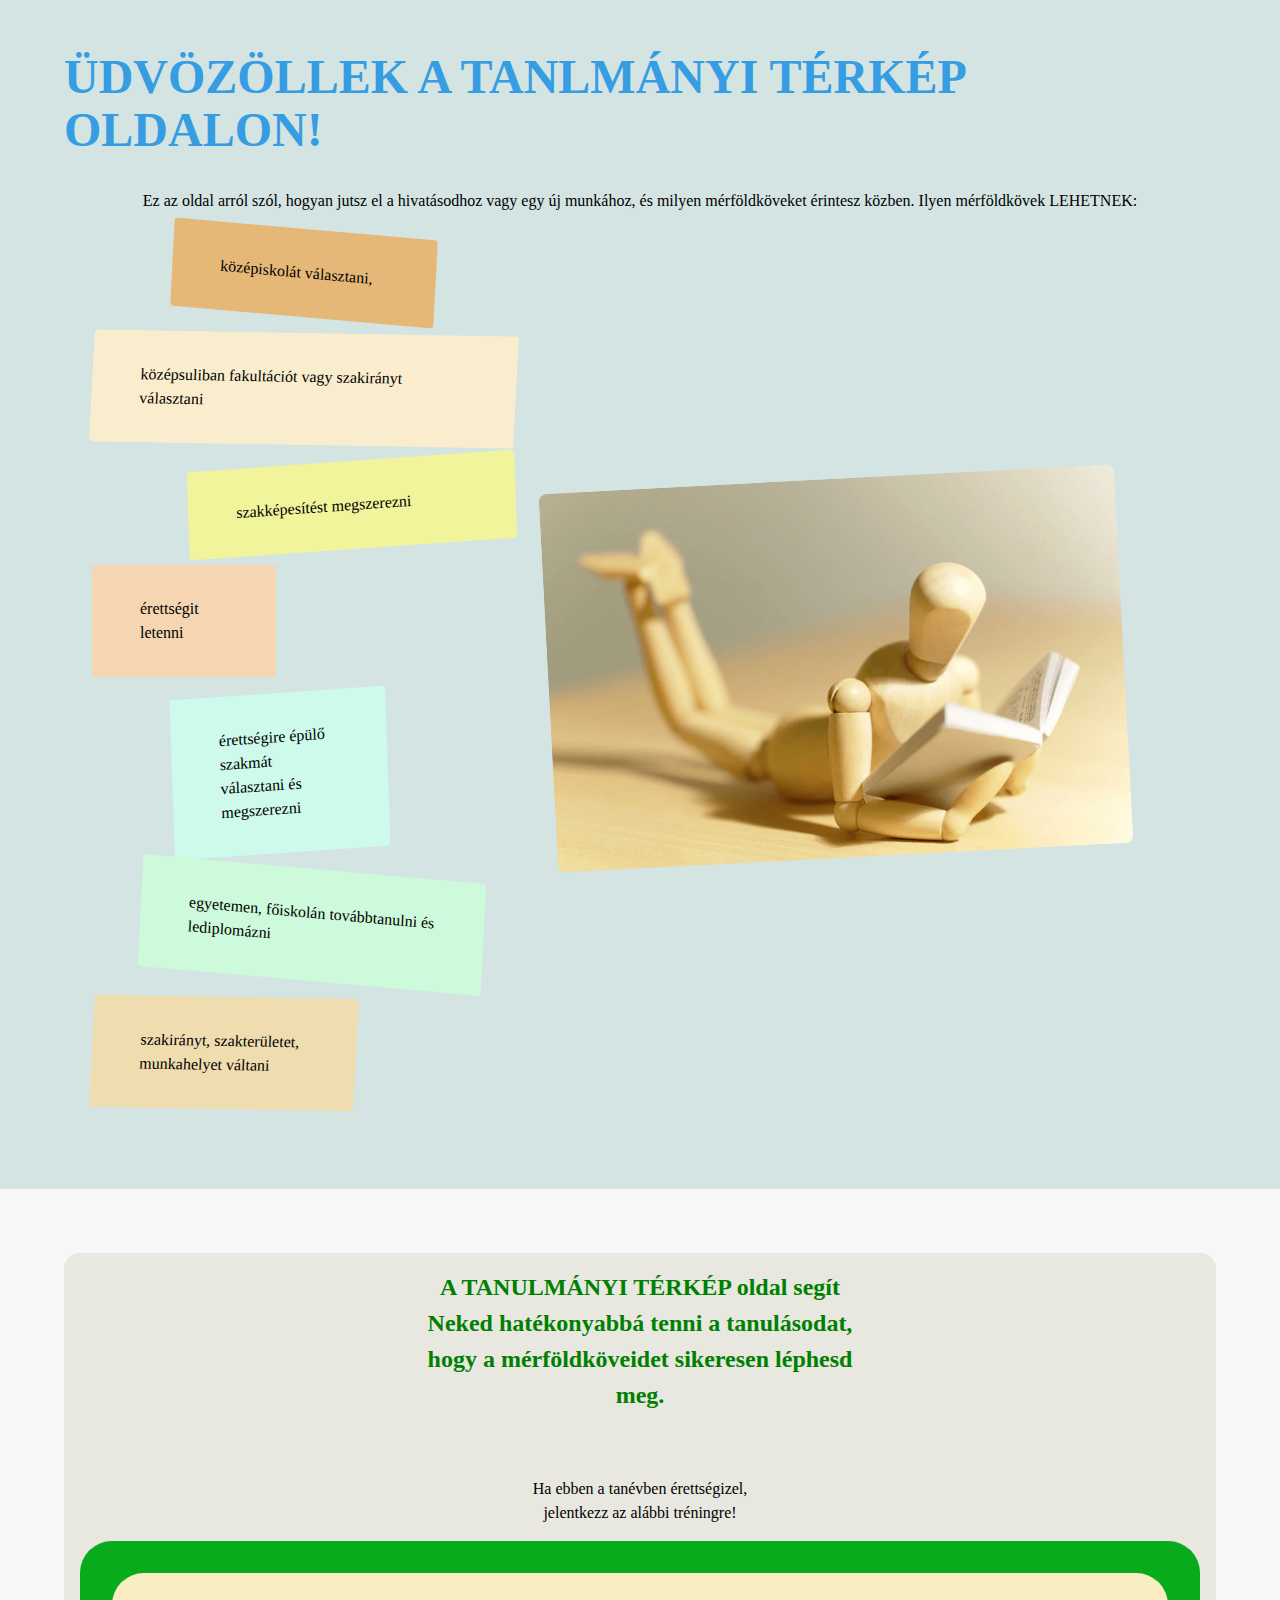
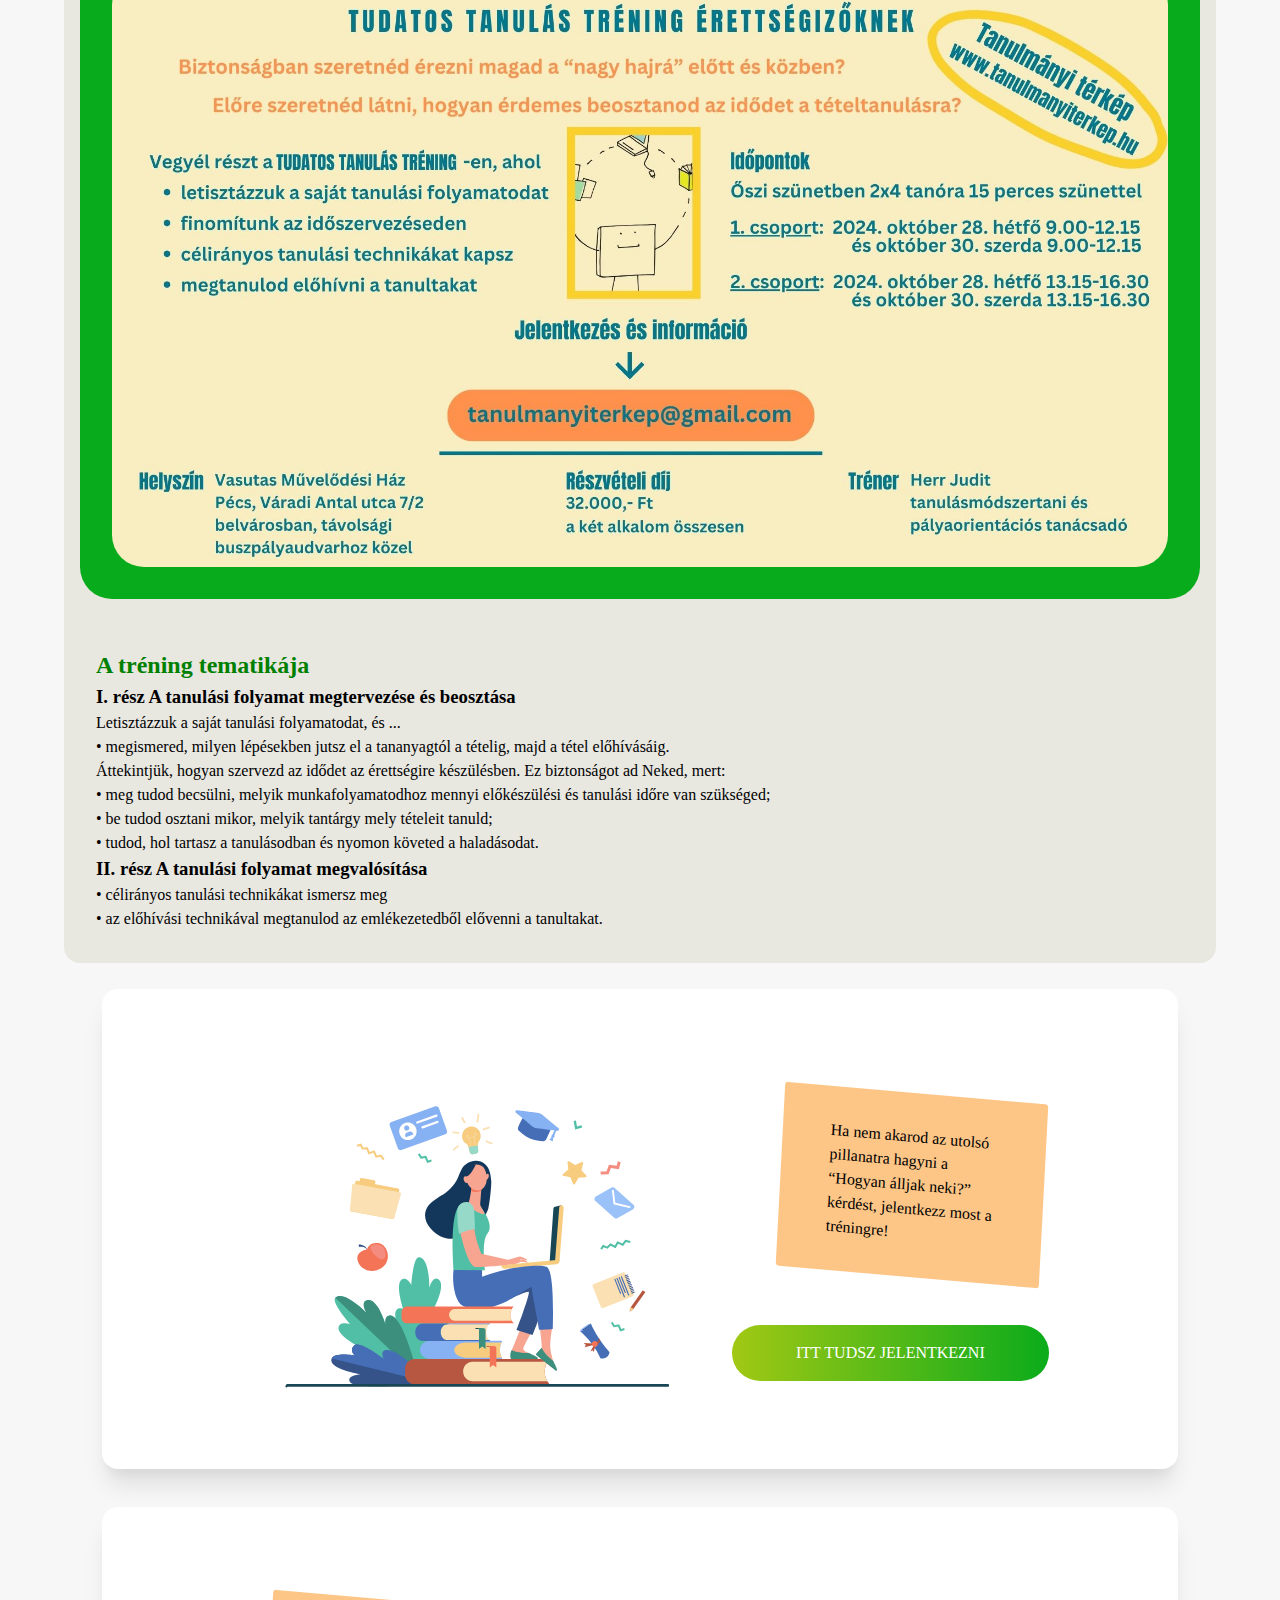
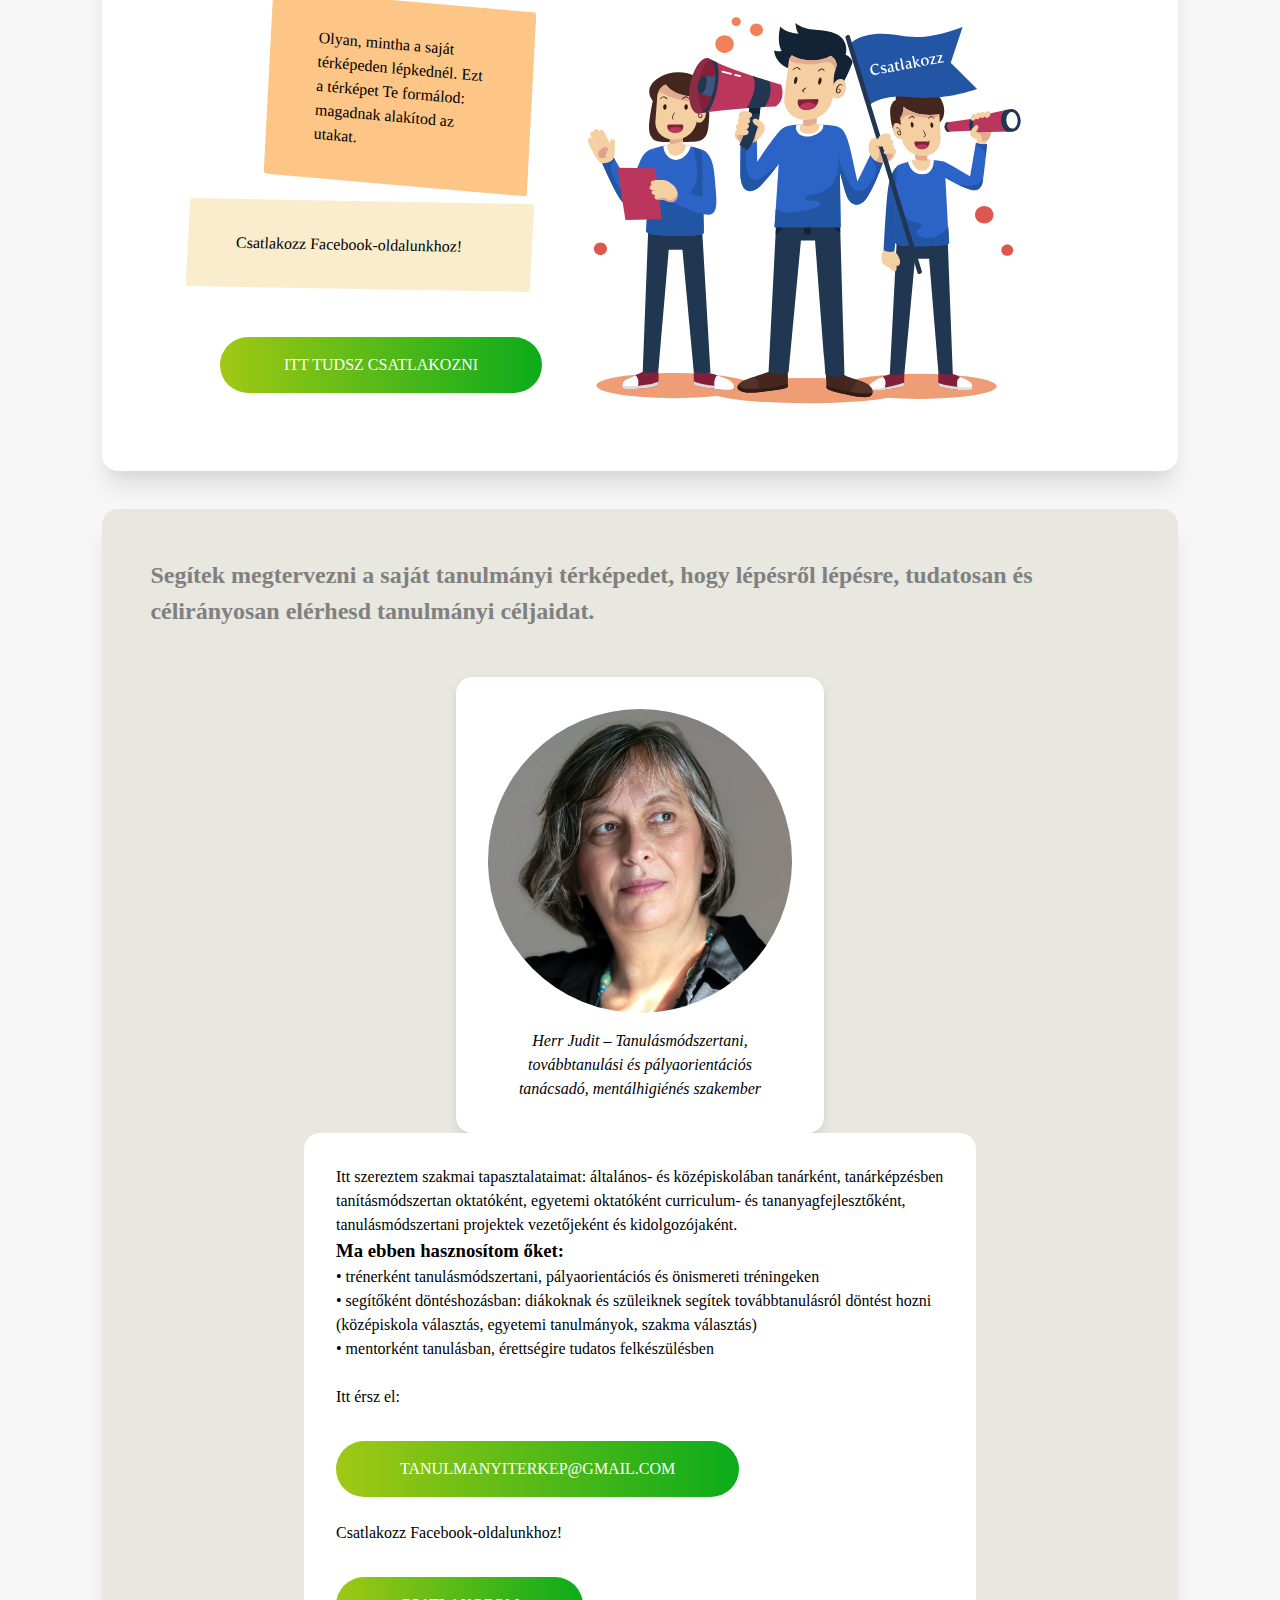
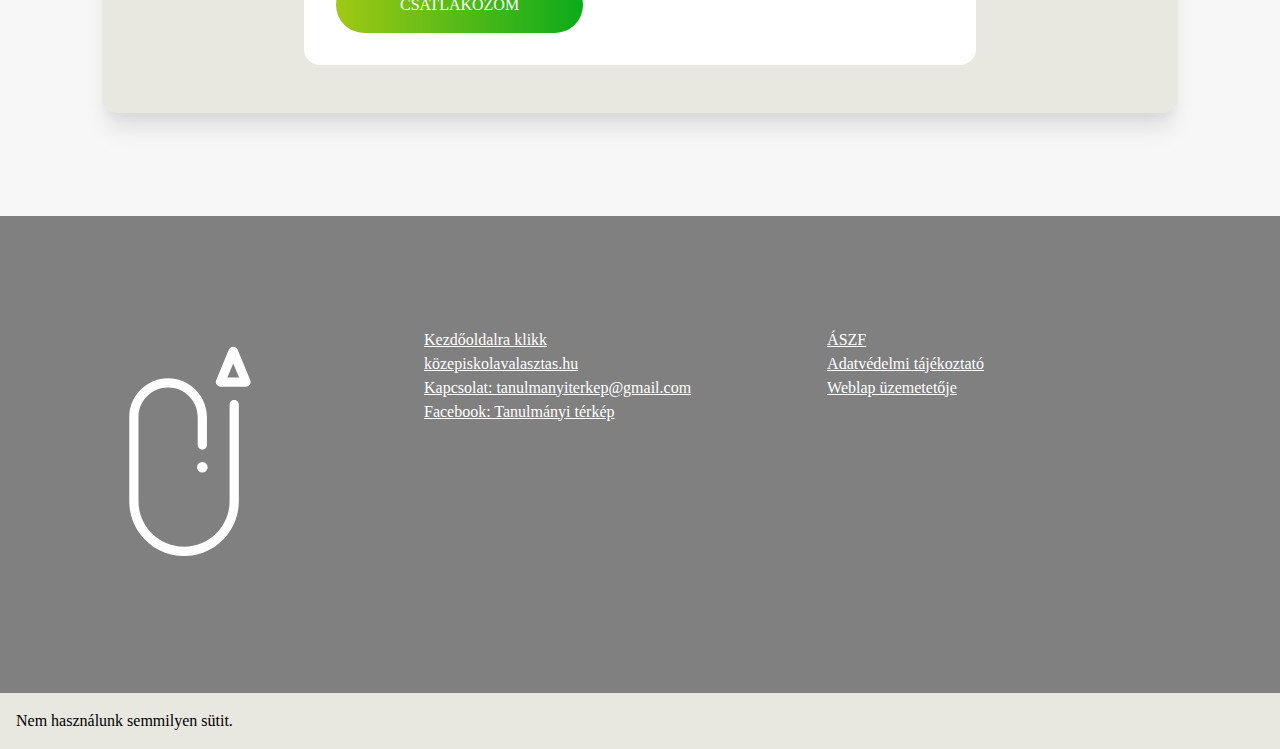
==== index.html @ b12ba5ab "v0.01 fixes" ====
<!DOCTYPE html>
<html lang="en">
<head>
    <meta charset="UTF-8" />
    <meta name="viewport" content="width=device-width, initial-scale=1.0" />
    <title>Tanulmányitérkép</title>

    <link rel="stylesheet" href="./reset.css" />
</head>
<body>



<style>


/* atomic */
section h2 {
    color: gray;
}

.rotated {
    transform: rotate(-3deg);
}

h1 {
    font-size: 3rem;
    font-weight: 900;
    line-height: 1.1;
    width: 100%;
    margin-bottom: 2rem;
    color: rgb(54, 157, 226);
}
h2 {
    color: green;
}

/* layout */
body {
    display: flex;
    flex-direction: column;
    background-color: #f7f7f7;
}

header, main, footer {

}

header {
    background-color: rgb(211, 228, 227);
    min-height: 70vh;
    justify-content: center;
    align-items: center;
    display: flex;
    gap: 2rem;
}

header img {
    max-width: 30vw;
    margin-left: 1rem;
    margin-right: 2rem;
    border-radius: 0.5rem;
}

main {
    padding: 5vw;
}

section {

    /* flex */
    display: flex;
    flex-wrap: wrap;
    justify-content: center;
	align-items: center;
	align-content: stretch;

    margin: 2vw 3vw 3vw 3vw;
    padding: 2vw;

    border-radius: 1rem;
    background-color: white;
    box-shadow: rgba(0, 0, 0, 0.1) 0px 20px 25px -5px, rgba(0, 0, 0, 0.04) 0px 10px 10px -5px;
}

#text1 {
    box-shadow: none;
    background-color: transparent;
}

section img {
    max-width: 50%;
}

/* content elements / sections */
section:nth-child(odd) {
    flex-direction: row;
    flex-shrink: 1;
}

section:nth-child(even) {
    flex-direction: row-reverse;
    flex-shrink: 1;
}




section img {
   
}

.question {

}

.question p {
    margin: 1rem;
    padding: 2rem 3rem 2rem 3rem;
    border-radius: 0.2rem;
    background-color: #f4f597ed;

}

.question p:nth-child(1) {
    background-color: #fb860078;
    transform: rotate(4deg) skew(1deg, 1deg);
    max-width: 33ch;
    margin-left: 3rem;
    margin-top: 1rem;
}

.question p:nth-child(2) {
    background-color: #faedcd;
    transform: rotate(2deg) skew(-1deg, -1deg);
    max-width: 53ch;
    margin-left: -2rem;
}

.question p:nth-child(3) {
    margin-left: 4rem;
    transform: rotate(-3deg) skew(-1deg, -1deg);
    max-width: 43ch;
}

.question p:nth-child(4) {
    background-color: #f5d5b2;
    margin-left: -2rem;
    transform: rotate(1deg) skew(1deg, -1deg);
    max-width: 23ch;
}
.question p:nth-child(5) {
    background-color: #cdfaeb;
    margin-left: 3rem;
    transform: rotate(-3deg) skew(-1deg, -1deg);
    max-width: 27ch;
}
.question p:nth-child(6) {
    background-color: #cdfada;
    transform: rotate(4deg) skew(1deg, 1deg);
    max-width: 43ch;
    margin-left: 1rem;
    margin-top: 1rem;
}


.question p:nth-child(7) {
    background-color: #f0ddaf;
    transform: rotate(2deg) skew(-1deg, -1deg);
    max-width: 33ch;
    margin-left: -2rem;
}


/* tipo */
body {
    font-family: "Lucida Grande", Tahoma;
    font-size: 1rem;
    font-style: normal;
}




/*
p.act {
    background-color: blue;
    transform: skew(9deg, -1deg);
}
*/
.cta {
    padding: 1rem 4rem 1rem 4rem;

    border-radius: 99rem;
    
    display: inline-block;
    margin: 2rem 0 0 0;
    text-decoration: none;
    text-transform: uppercase;
    color: white;

    background-image: linear-gradient(to right, #9ac402ed 0%, #08ab1b  51%, #2b9d8f  100%);
    background-size: 200% auto;
    transition: 0.5s;

}

.cta:hover {
    background-position: right center; /* change the direction of the change here */
    color: #fff;
    text-decoration: none;
}

         














</style>




<header id="header">
<style>
    main-text {
        max-width: 36ch;
        margin-bottom: 2rem;
        font-size: 5rem;
    }
</style>
    <section id="text1">
        <h1>ÜDVÖZÖLLEK A TANLMÁNYI TÉRKÉP OLDALON!</h1>
        <p class="main-text">Ez az oldal arról szól, hogyan jutsz el a hivatásodhoz vagy egy új munkához, és milyen mérföldköveket érintesz közben. 
            Ilyen mérföldkövek LEHETNEK:</p>
        <img class="rotated" src="./content/emberke-nagy.png" alt="" />

        <div class="question">
            <p>középiskolát választani,</p>
            <p>középsuliban fakultációt vagy szakirányt választani</p>
            <p>szakképesítést megszerezni</p>
            <p>érettségit letenni</p>
            <p>érettségire épülő szakmát választani és megszerezni</p>
            <p>egyetemen, főiskolán továbbtanulni és lediplomázni</p>
            <p>szakirányt, szakterületet, munkahelyet váltani</p>
    
        </div>
    </section>

</header>

<main>


<div class="ad">
    <style>
        .ad {
            display: flex;
            flex-direction: column;
            align-items: center;
            justify-content: center;
            padding: 1rem;
            background-color: #e8e7e0;
            border-radius: 1rem 1rem 0 0;

            text-align: center;
        }
        .ad h2 {
            max-width: 36ch;
            margin-bottom: 3rem;
        }
        .ad img {
            max-width: 100%;
            height: auto;
            border-radius: 2rem;
        }

.ad img {transition: .3s ease all; width: 100%; object-fit:cover;}

.ad:hover img {
  transform: scale(1.05);
}

        .ad p {
            max-width: 36ch;
            text-align: center;
            padding: 1rem;
        }
        .ad a {
            padding: 2rem;
            background-color: #08ab1b;
            color: white;
            text-decoration: none;
            border-radius: 2rem;
            font-weight: 900;
            font-size: 1.2rem;
        }
        .ad img:hover {
            
        }

    </style>

    <h2>A TANULMÁNYI TÉRKÉP oldal segít Neked hatékonyabbá tenni a tanulásodat, hogy a mérföldköveidet sikeresen léphesd meg.</h2>
    <p>Ha ebben a tanévben érettségizel, jelentkezz az alábbi tréningre! </p>
    <a href="mailto:tanulmanyiterkep@gmail.com">
        <img src="./content/tudatos-tanulas.jpg" alt="" />
    </a>

</div>


<div class="description">
    <style>
        .description {
            display: flex;
            flex-direction: column;
            align-items: stretch;
            justify-content: center;
            margin: 0;
            padding: 2rem;
            background-color: #e8e7e0;
            border-radius: 0 0 1rem 1rem;
        }
    </style>    
<h2>A tréning tematikája</h2>
<h3>I. rész A tanulási folyamat megtervezése és beosztása</h3>
<p>Letisztázzuk a saját tanulási folyamatodat, és ...</p>
<p>• megismered, milyen lépésekben jutsz el a tananyagtól a tételig, majd a tétel előhívásáig.</p>
<p>Áttekintjük, hogyan szervezd az idődet az érettségire készülésben. Ez biztonságot ad Neked, mert:</p>
<p>• meg tudod becsülni, melyik munkafolyamatodhoz mennyi előkészülési és tanulási időre van szükséged;</p>
<p>• be tudod osztani mikor, melyik tantárgy mely tételeit tanuld;</p>
<p>• tudod, hol tartasz a tanulásodban és nyomon követed a haladásodat.</p>
<h3>II. rész A tanulási folyamat megvalósítása</h3>
<p>• célirányos tanulási technikákat ismersz meg</p>
<p>• az előhívási technikával megtanulod az emlékezetedből elővenni a tanultakat.</p>
</div>











<!-- 4 -->
<section id="text4mail">
    <img src="./content/tanfolyam.svg" alt="">
    <div class="question">
    <p>Ha nem akarod az utolsó pillanatra hagyni a “Hogyan álljak neki?” kérdést, jelentkezz most a tréningre!</p>
    <a class="cta" href="mailto:tanulmanyiterkep@gmail.com">Itt tudsz jelentkezni</a>
    </div>
</section>


<!-- 4 -->
<section id="text4face">
    <img src="./content/join.svg" alt="">
    <div class="question">
    <p>Olyan, mintha a saját térképeden lépkednél. Ezt a térképet Te formálod: magadnak alakítod az utakat.</p>
    <p>Csatlakozz Facebook-oldalunkhoz!</p>
    <a class="cta" href="https://www.facebook.com/profile.php?id=61566942534041">Itt tudsz csatlakozni</a>
    </div>
</section>





<!-- 5 -->
<section id="about-me">
<style>
#about-me {
    padding: 3rem;
    background-color: #e8e7e0;
}
#about-me h2 {
    width: 100%;
    margin-bottom: 3rem;
}
#about-me > div {
    display: flex;
    justify-content: center;
    align-items: stretch;
    align-content: strech;
    flex-wrap: wrap;
    gap: 0rem;
}
.about-id {
    background-color: #e8e7e0;
}
#about-me .about-id {
    max-width: 46ch;
    min-width: min-content;
    display: block;
}

#about-me .zorro {
    background-color: none;
    box-shadow: none;
}

#about-me .about-id img {
    border-radius: 999rem;
    min-width: 100%;
    height: auto;
}

.about-id p {
    max-width: 36ch;
    padding: 1rem 0 0 0;
    display: flex;
    font-style: oblique;
    text-align: center;
    margin: 0 auto;
}

.normal {
    background-color: #08ab1b;
}
.zorro {
    background-color: none; !important
    width: 70%;
}
.moretext {
    margin: 3rem;
}
</style>
<h2>Segítek megtervezni a saját tanulmányi térképedet, hogy lépésről lépésre, tudatosan és célirányosan elérhesd tanulmányi céljaidat.</h2>
<div>
    <div class="card about-id">
        <img src="./content/herr_judit.jpg" alt="Herr Judit">
        <p>Herr Judit – Tanulásmódszertani, továbbtanulási és pályaorientációs tanácsadó, mentálhigiénés szakember</p>
    </div>

    <div class="card zorro">
        <p>Itt szereztem szakmai tapasztalataimat: általános- és középiskolában tanárként, tanárképzésben tanításmódszertan oktatóként, egyetemi oktatóként curriculum- és tananyagfejlesztőként, tanulásmódszertani projektek vezetőjeként és kidolgozójaként.</p>
     
        <h3>Ma ebben hasznosítom őket:</h3>
        <p>• trénerként tanulásmódszertani, pályaorientációs és önismereti tréningeken</p>
        <p>• segítőként döntéshozásban: diákoknak és szüleiknek segítek továbbtanulásról döntést hozni (középiskola választás, egyetemi tanulmányok, szakma választás)</p>
        <p>• mentorként tanulásban, érettségire tudatos felkészülésben</p>
        <br/>
        <p>Itt érsz el: </p>
        <a class="cta" href="mailto: tanulmanyiterkep@gmail.com">tanulmanyiterkep@gmail.com</a>
    
        <p><br/>Csatlakozz Facebook-oldalunkhoz!</p>
        <a class="cta" href="https://www.facebook.com/profile.php?id=61566942534041">csatlakozom</a>    </div>

<!-- 6 
<div class="moretext">
    <p>Itt szereztem szakmai tapasztalataimat: általános- és középiskolában tanárként, tanárképzésben tanításmódszertan oktatóként, egyetemi oktatóként curriculum- és tananyagfejlesztőként, tanulásmódszertani projektek vezetőjeként és kidolgozójaként.</p>
     
    <h3>Ma ebben hasznosítom őket:</h3>
    <p>• trénerként tanulásmódszertani, pályaorientációs és önismereti tréningeken</p>
    <p>• segítőként döntéshozásban: diákoknak és szüleiknek segítek továbbtanulásról döntést hozni (középiskola választás, egyetemi tanulmányok, szakma választás)</p>
    <p>• mentorként tanulásban, érettségire tudatos felkészülésben</p>
    <br/>
    <p>Itt érsz el: </p>
    <a class="cta" href="mailto: tanulmanyiterkep@gmail.com">tanulmanyiterkep@gmail.com</a>

    <p><br/>Csatlakozz Facebook-oldalunkhoz!</p>
    <a class="cta" href="https://www.facebook.com/profile.php?id=61566942534041">csatlakozom</a>
</div>
-->
</div>
</section>





<style>
#text6 {
    background-color: transparent;
    padding: 3rem;
    box-shadow: none;
}
#text6 h2 {
    width: 100%;
    margin-bottom: 3rem;
}
#text6 > div {
    display: flex;
    justify-content: center;
	align-items: flex-start;
	align-content: flex-start;
    flex-wrap: wrap;
    gap: 3rem;
}

.card {
    background-color: white;
    padding: 2rem;
    box-shadow: 0 4px 8px rgba(0, 0, 0, 0.1);
    border-radius: 1rem;
}
.card p {
    max-width: 36ch;

}
.zorro p {
    max-width: 76ch;

}
.sign {
    text-align: right;
    font-style: oblique;
    padding: 1rem 1rem 0 0;
    font-size: 0.9rem;
}
</style>



<!-- 6 -->





</main>


<footer>

<style>
footer {
    display: flex;
    gap: 6rem;
    background-color: gray;
    padding: 6rem;
    color: white
}

footer a {
    color: white;
}

footer * {
    flex: 1 1 1;
}

.logo {
    max-width: 12rem;
}


</style>

    <img class="logo" src="./content/logo-feher.svg" alt="" />

    <ul>
        <li>
            <a href="#header">Kezdőoldalra klikk</a>
        </li>
        <li>
            <a href="közepiskolavalasztas.hu">közepiskolavalasztas.hu</a>
        </li>
        <li>
            <a href="mailto: tanulmanyiterkep@gmail.com">Kapcsolat: tanulmanyiterkep@gmail.com</a>
        </li>
        <li>
            <a href="https://www.facebook.com/profile.php?id=61566942534041">Facebook: Tanulmányi térkép</a>
        </li>
    </ul>

    <ul>
        <li>
            <a href="./AFSZ.html">ÁSZF</a>
        </li>
        <li>
            <a href="./adatvedelmi-tajekoztatol.html">Adatvédelmi tájékoztató</a>
        </li>
        <li>
            <!-- <a href="./suti.html">SÜTI (COOKIE) SZABÁLYZAT</a> -->
            
        </li>
        <li>
            <a href="#">Weblap üzemetetője</a>
        </li>
    </ul>

</footer>

<div class="note">
<style>
    .note {
        display: fixed;
        padding: 1rem;
        font-size: 1rem;
        background-color: #e8e7e0;
        display: sticky;
        bottom: 0px;
    }
    
</style>
Nem használunk semmilyen sütit.
</div>







</body>
</html>
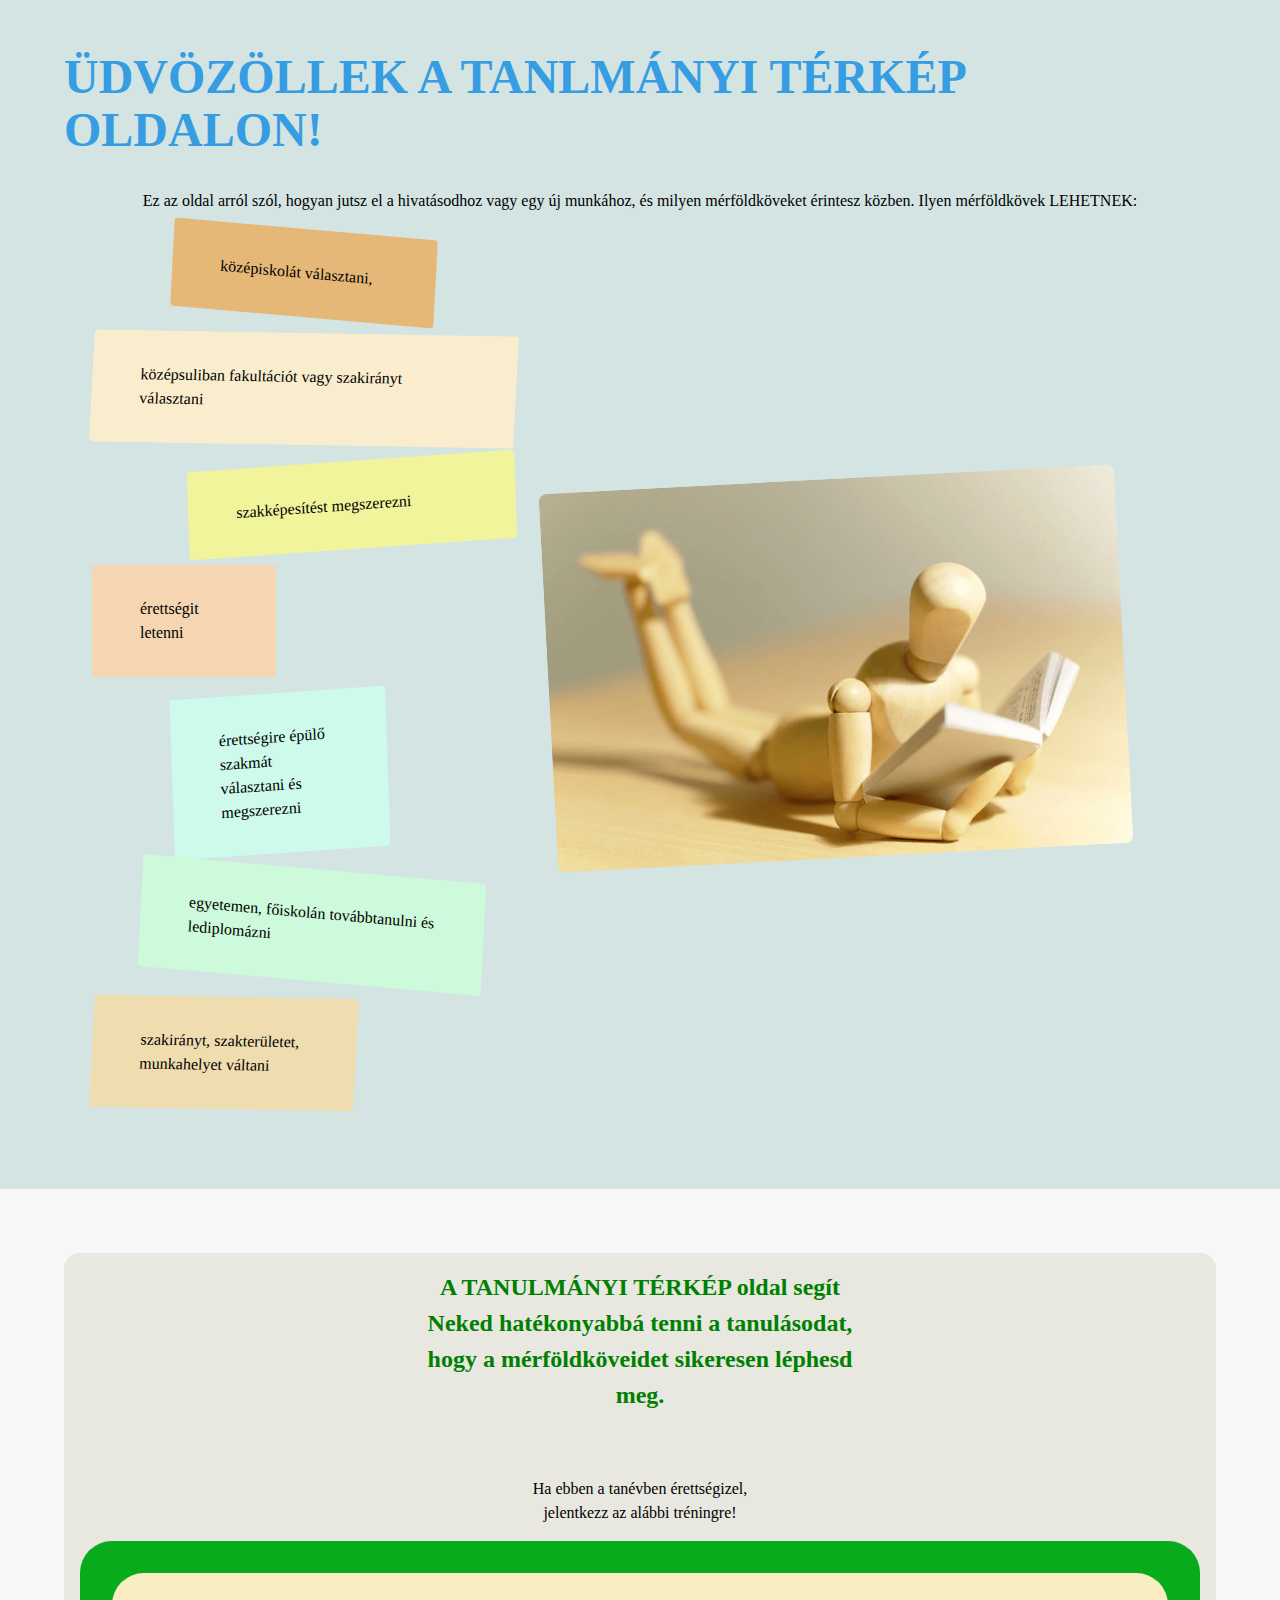
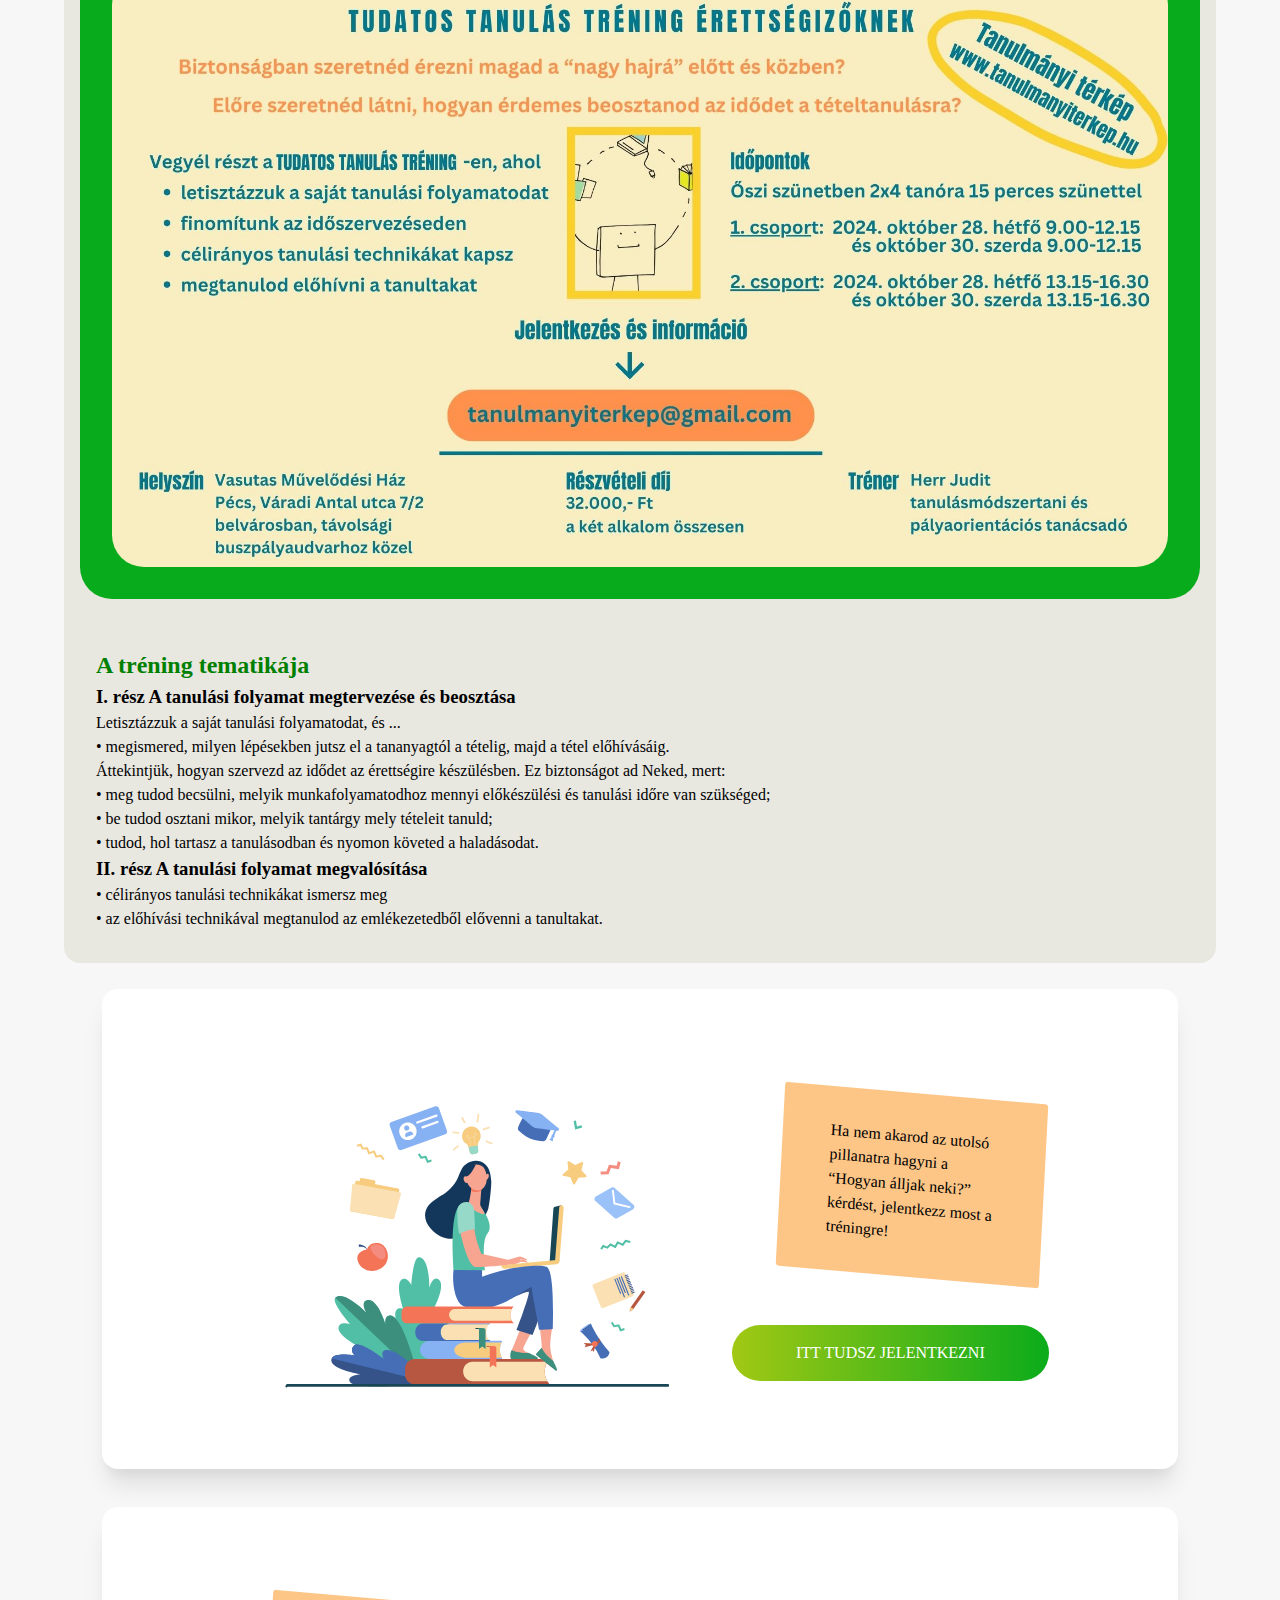
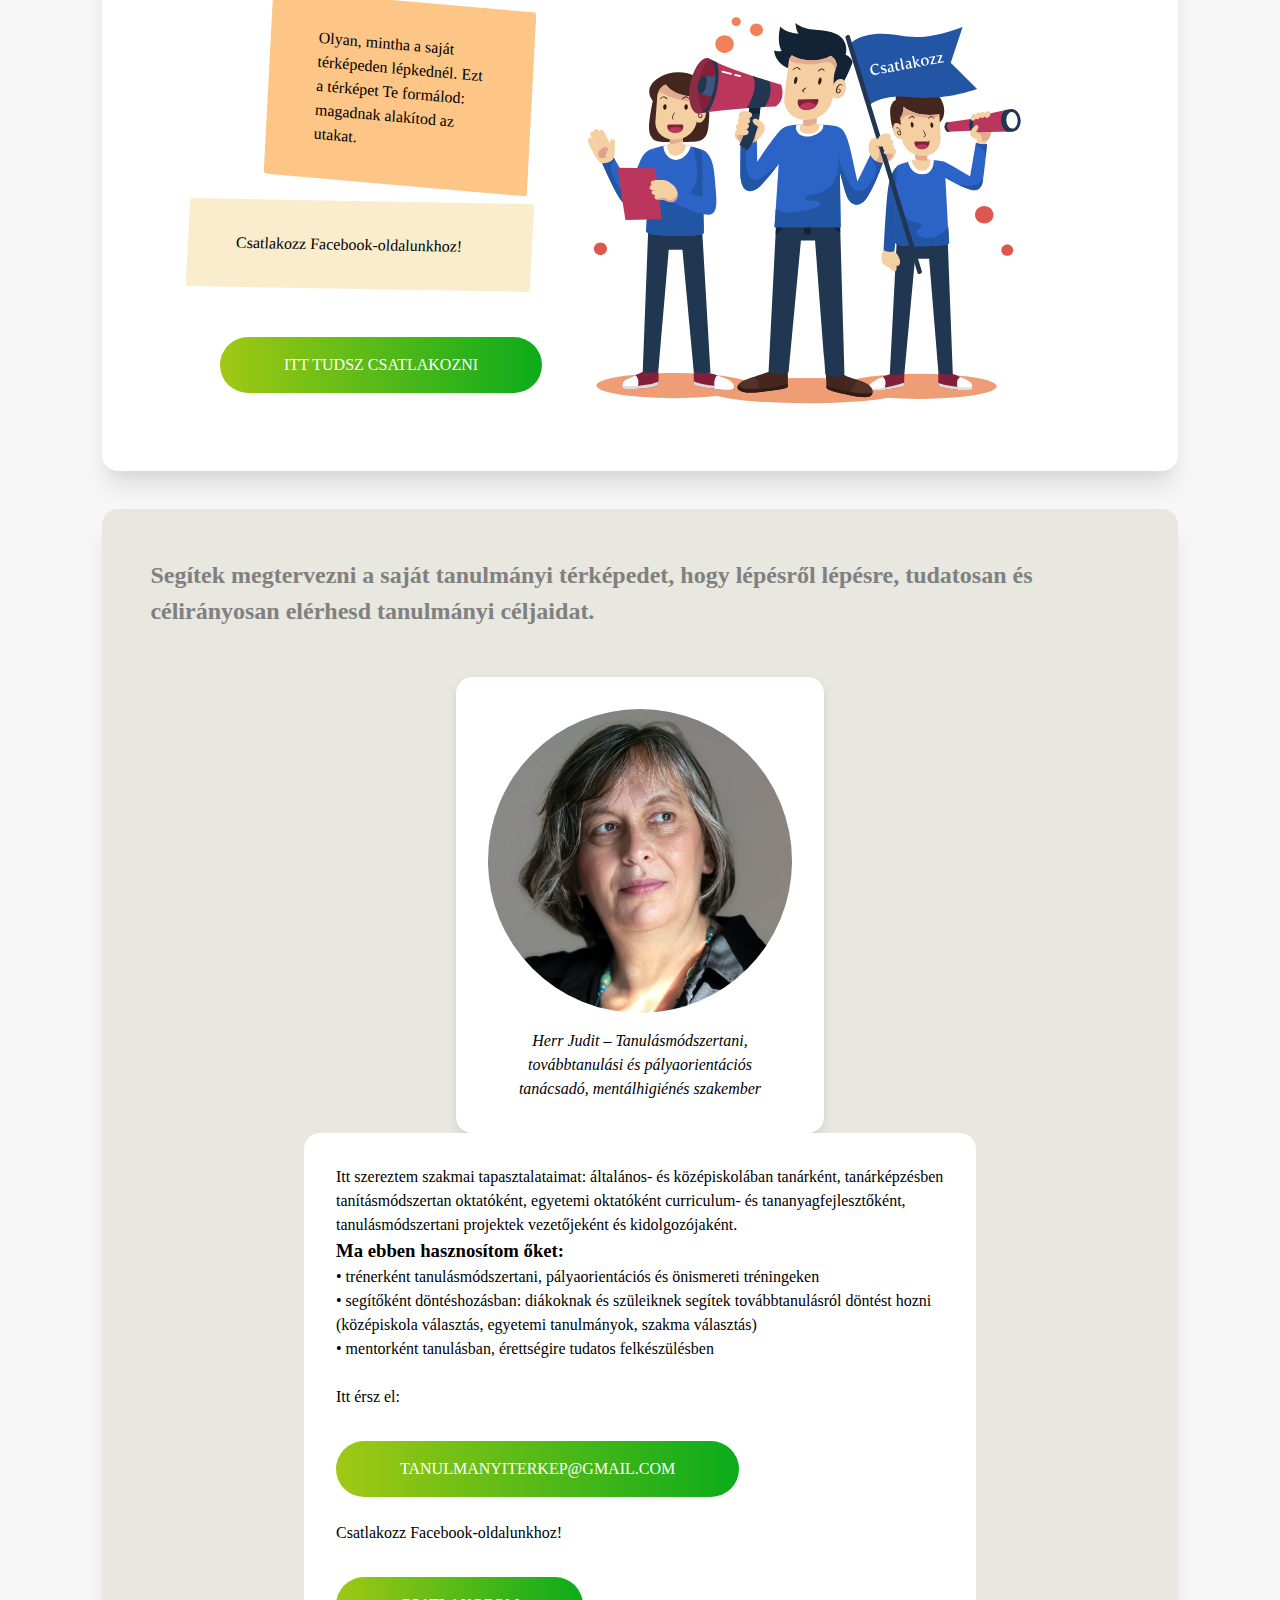
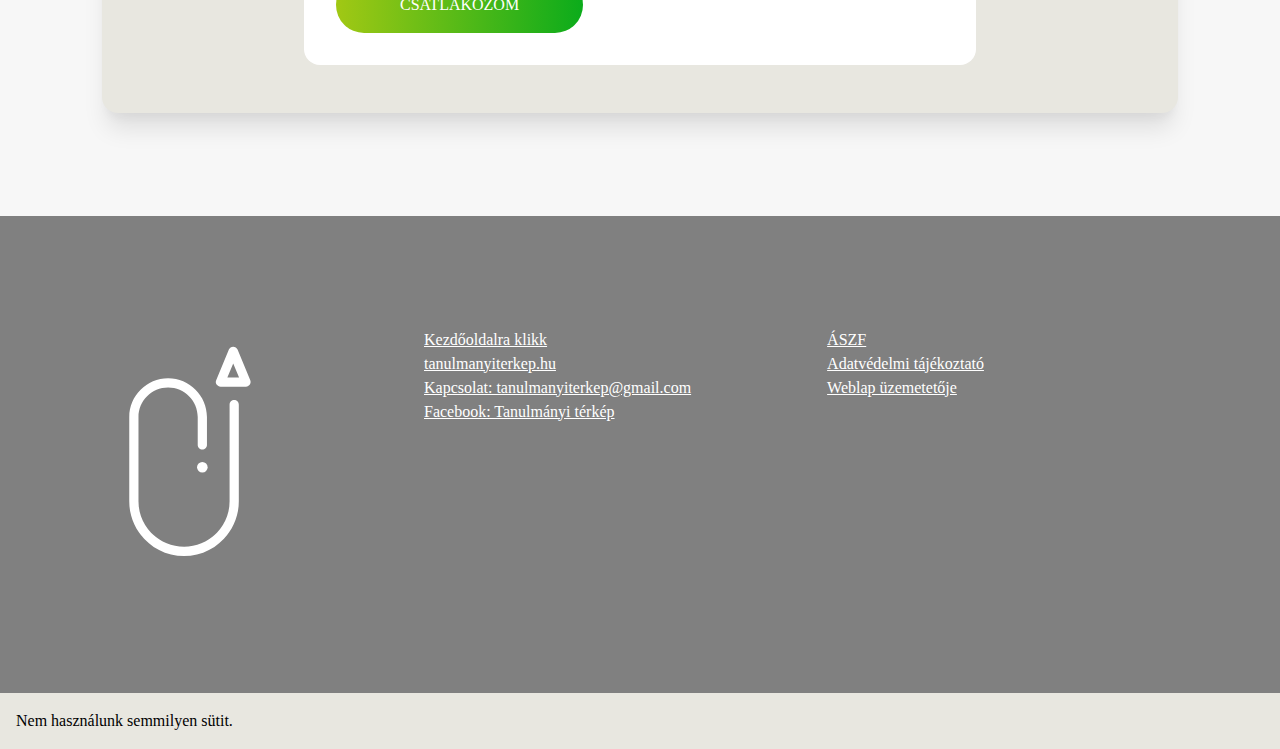
==== commit 0917766f: "v0.0.1 fix 2" ====
--- a/index.html
+++ b/index.html
@@ -568,7 +568,7 @@
             <a href="#header">Kezdőoldalra klikk</a>
         </li>
         <li>
-            <a href="közepiskolavalasztas.hu">közepiskolavalasztas.hu</a>
+            <a href="tanulmanyiterkep.hu">tanulmanyiterkep.hu</a>
         </li>
         <li>
             <a href="mailto: tanulmanyiterkep@gmail.com">Kapcsolat: tanulmanyiterkep@gmail.com</a>
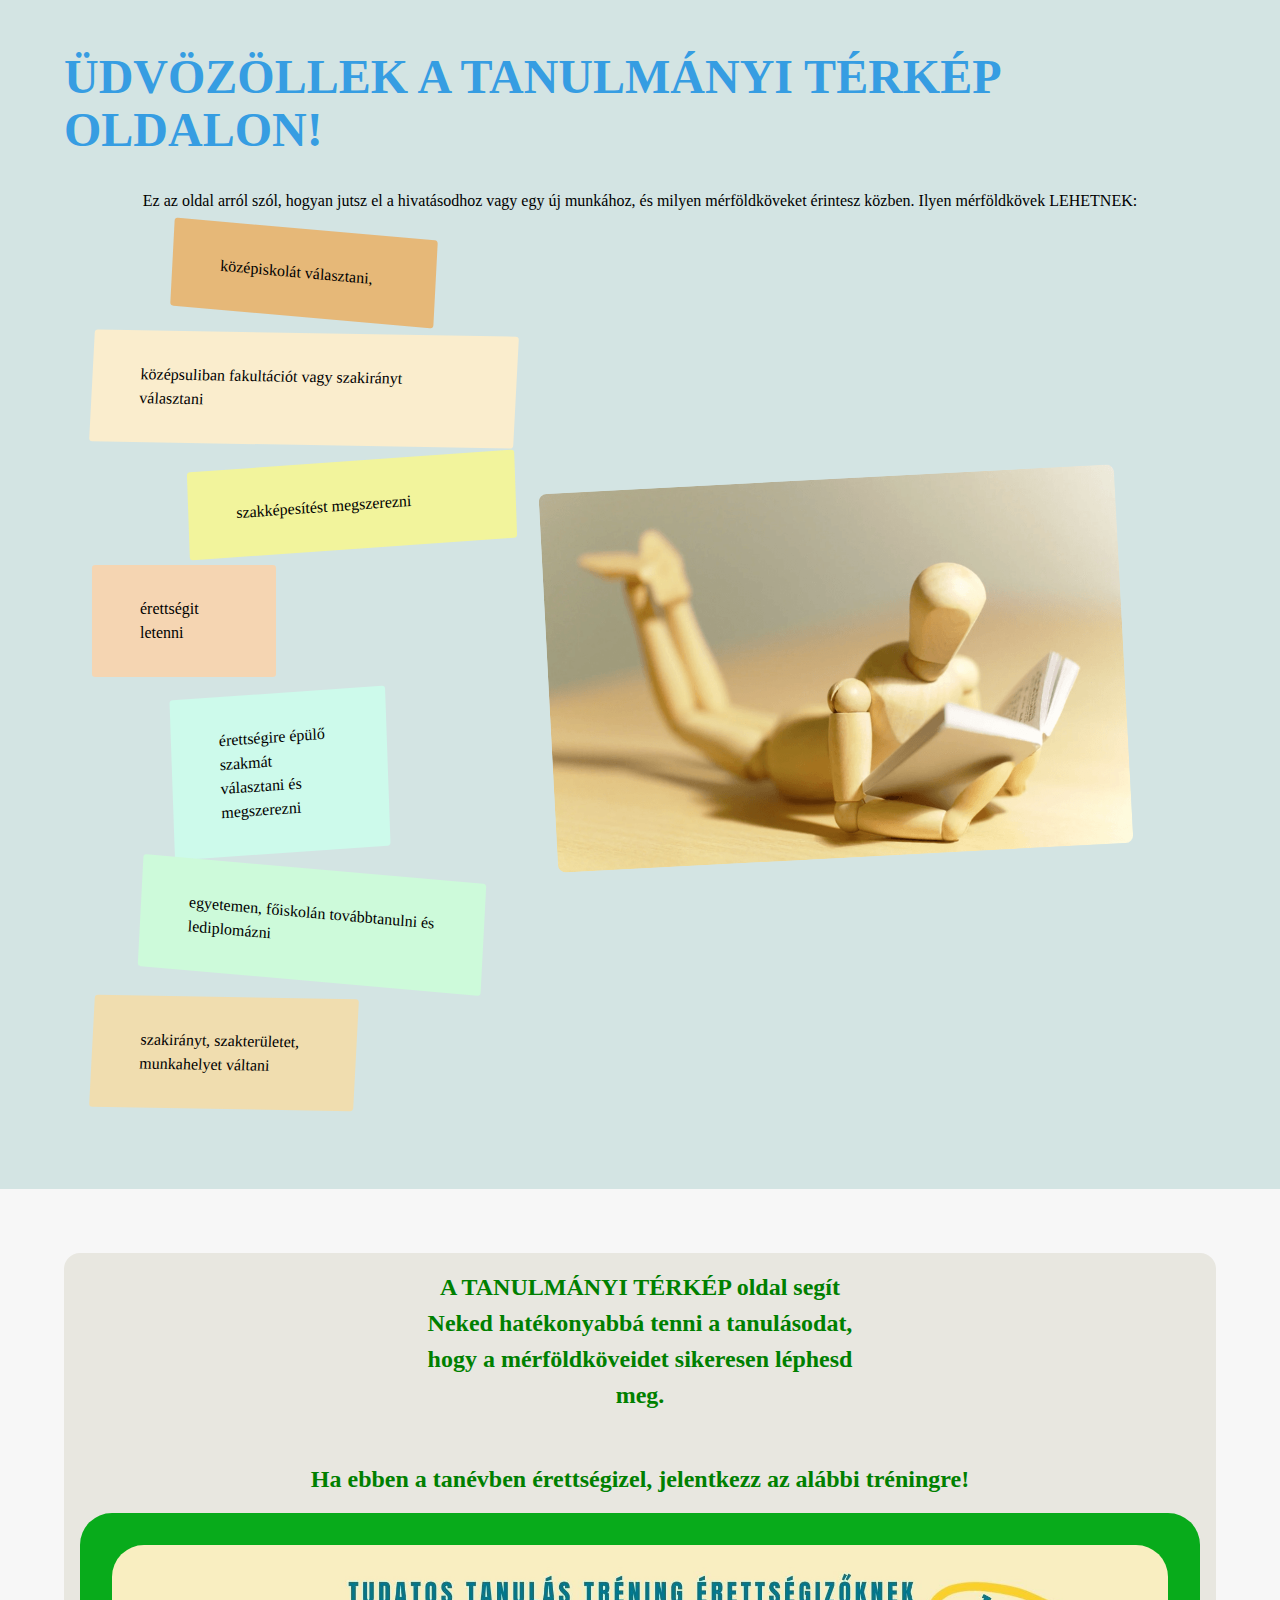
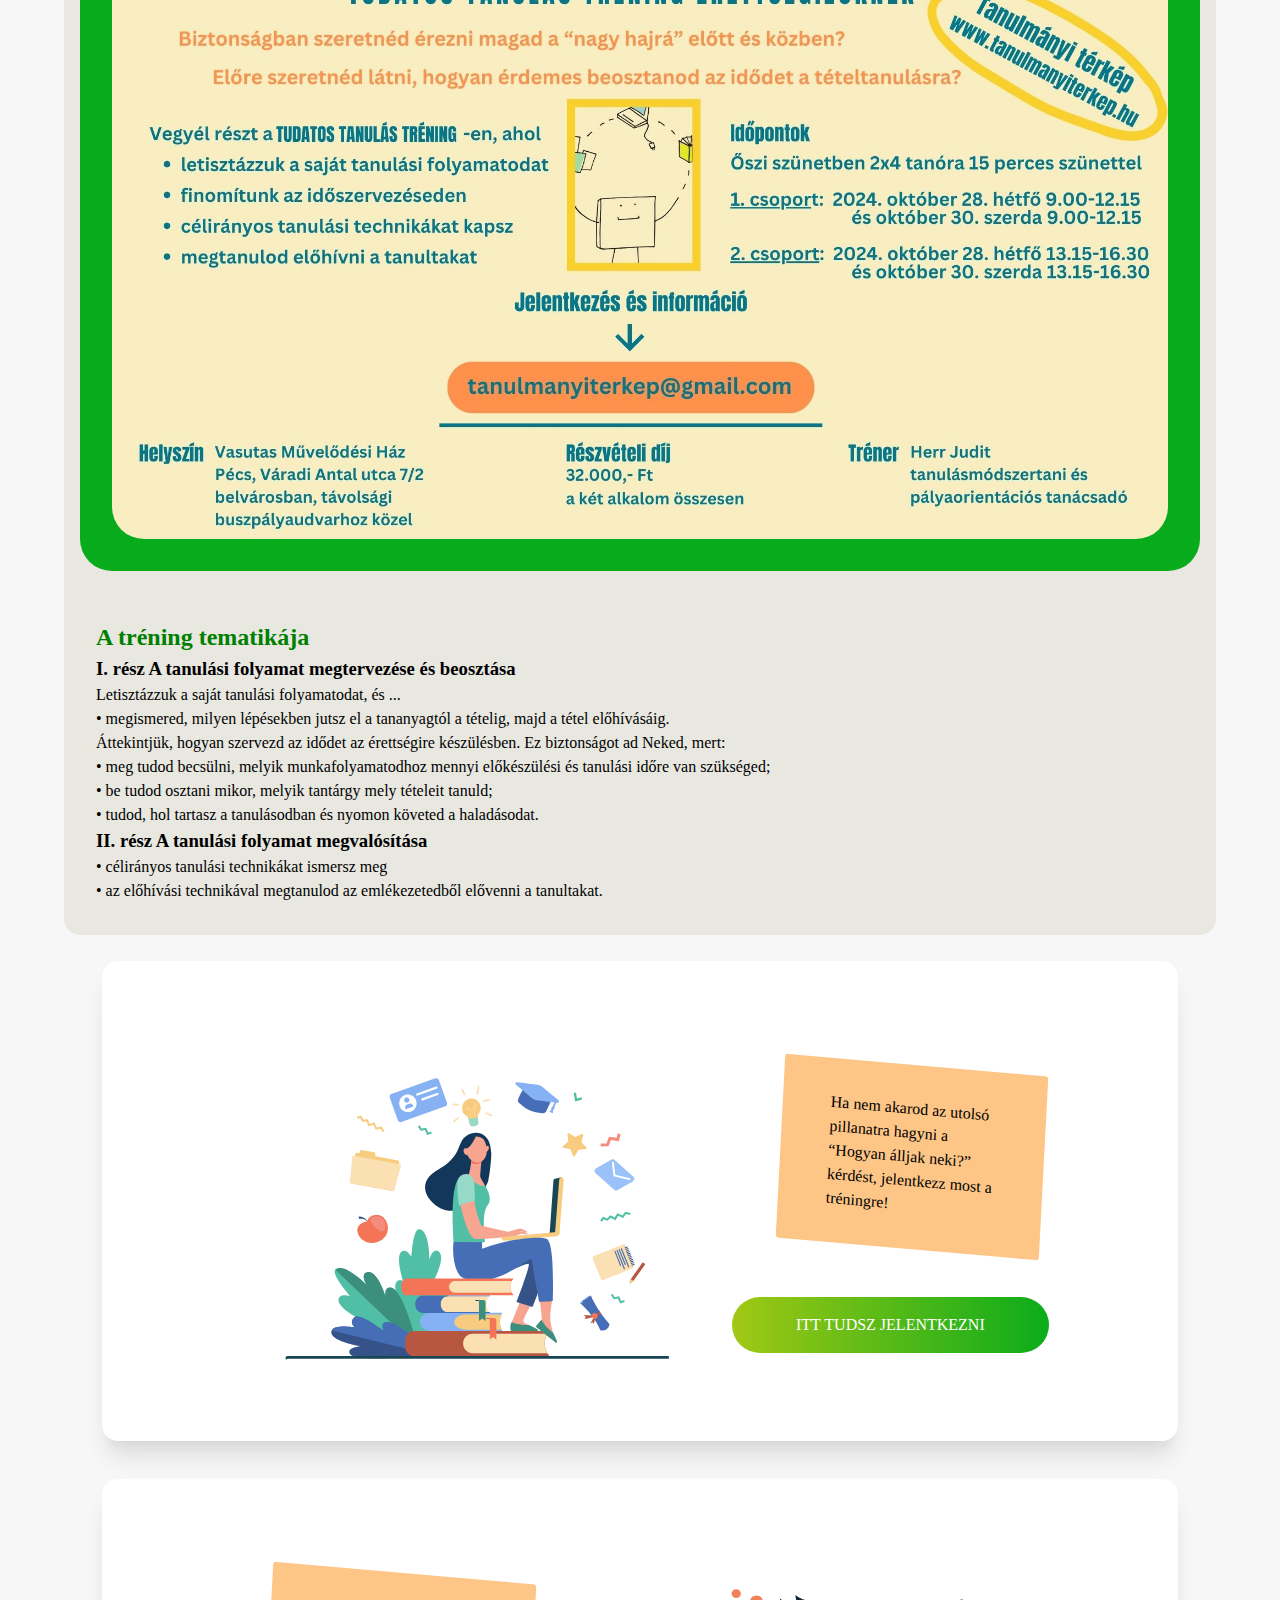
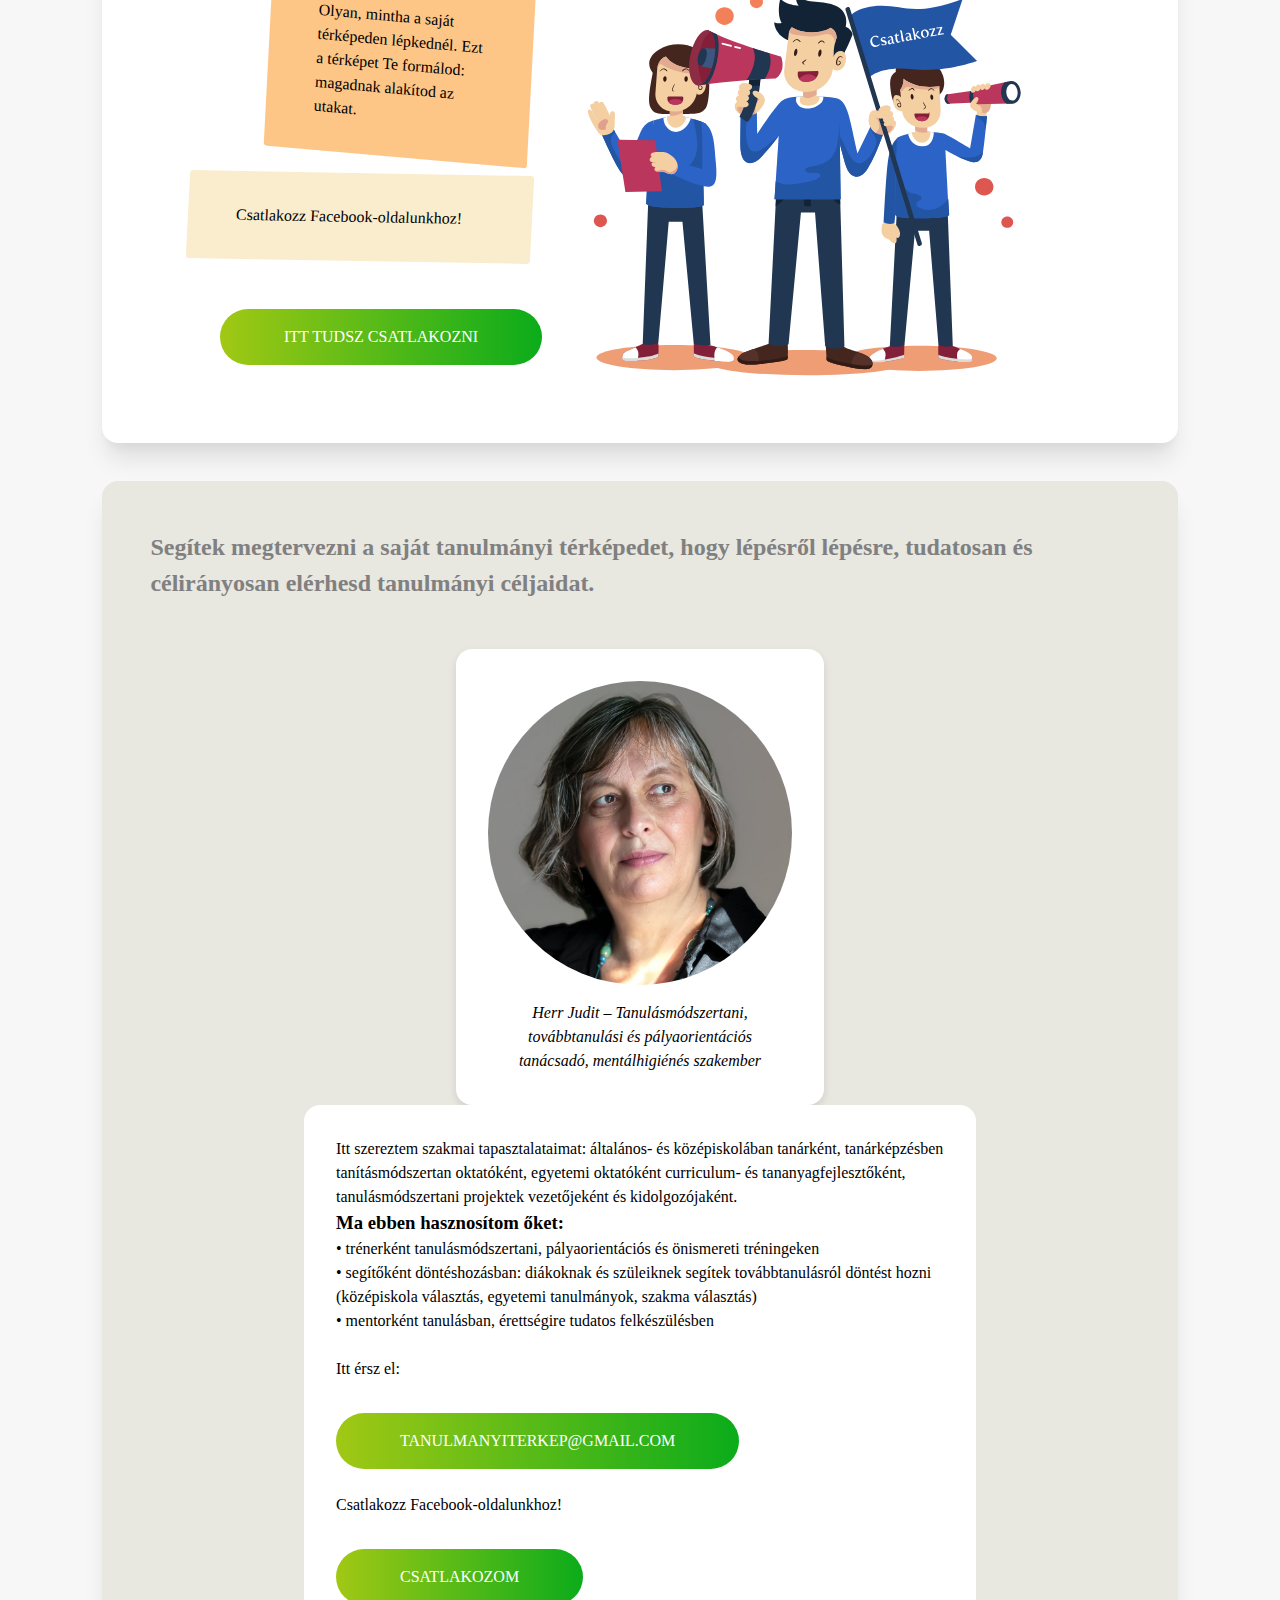
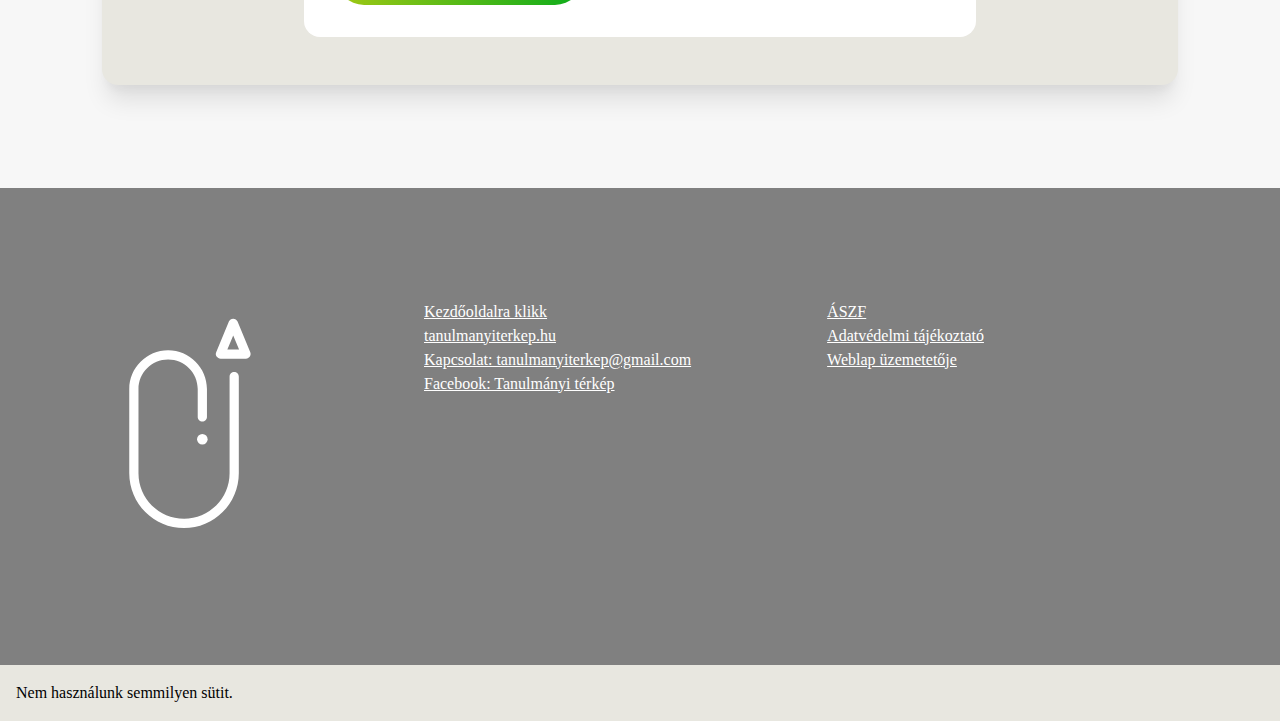
==== commit 2386feb9: "fix 4" ====
--- a/index.html
+++ b/index.html
@@ -240,7 +240,7 @@
     }
 </style>
     <section id="text1">
-        <h1>ÜDVÖZÖLLEK A TANLMÁNYI TÉRKÉP OLDALON!</h1>
+        <h1>ÜDVÖZÖLLEK A TANULMÁNYI TÉRKÉP OLDALON!</h1>
         <p class="main-text">Ez az oldal arról szól, hogyan jutsz el a hivatásodhoz vagy egy új munkához, és milyen mérföldköveket érintesz közben. 
             Ilyen mérföldkövek LEHETNEK:</p>
         <img class="rotated" src="./content/emberke-nagy.png" alt="" />
@@ -308,11 +308,15 @@
         .ad img:hover {
             
         }
-
+        .ad h3 {
+            color: green;
+            font-size: 1.5rem;
+            margin-bottom: 1rem;
+        }
     </style>
 
     <h2>A TANULMÁNYI TÉRKÉP oldal segít Neked hatékonyabbá tenni a tanulásodat, hogy a mérföldköveidet sikeresen léphesd meg.</h2>
-    <p>Ha ebben a tanévben érettségizel, jelentkezz az alábbi tréningre! </p>
+    <h3>Ha ebben a tanévben érettségizel, jelentkezz az alábbi tréningre!</h3>
     <a href="mailto:tanulmanyiterkep@gmail.com">
         <img src="./content/tudatos-tanulas.jpg" alt="" />
     </a>
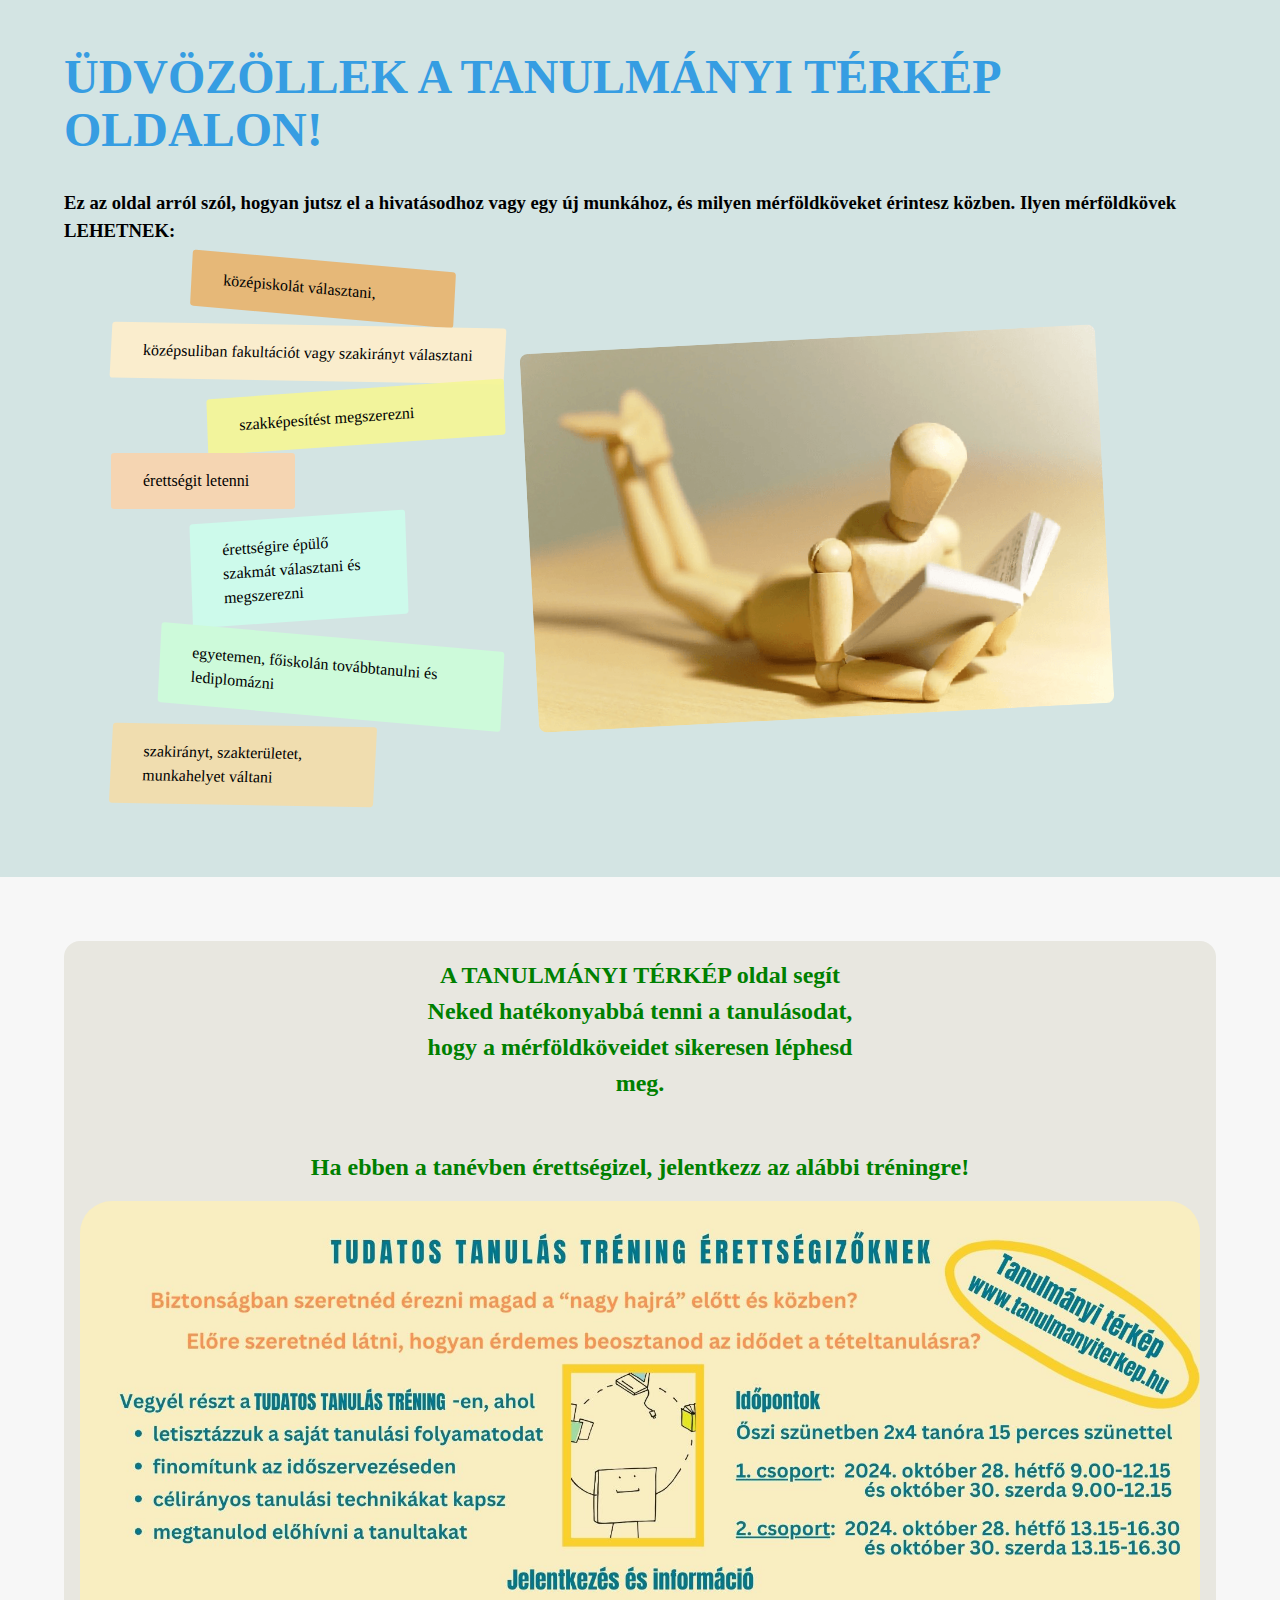
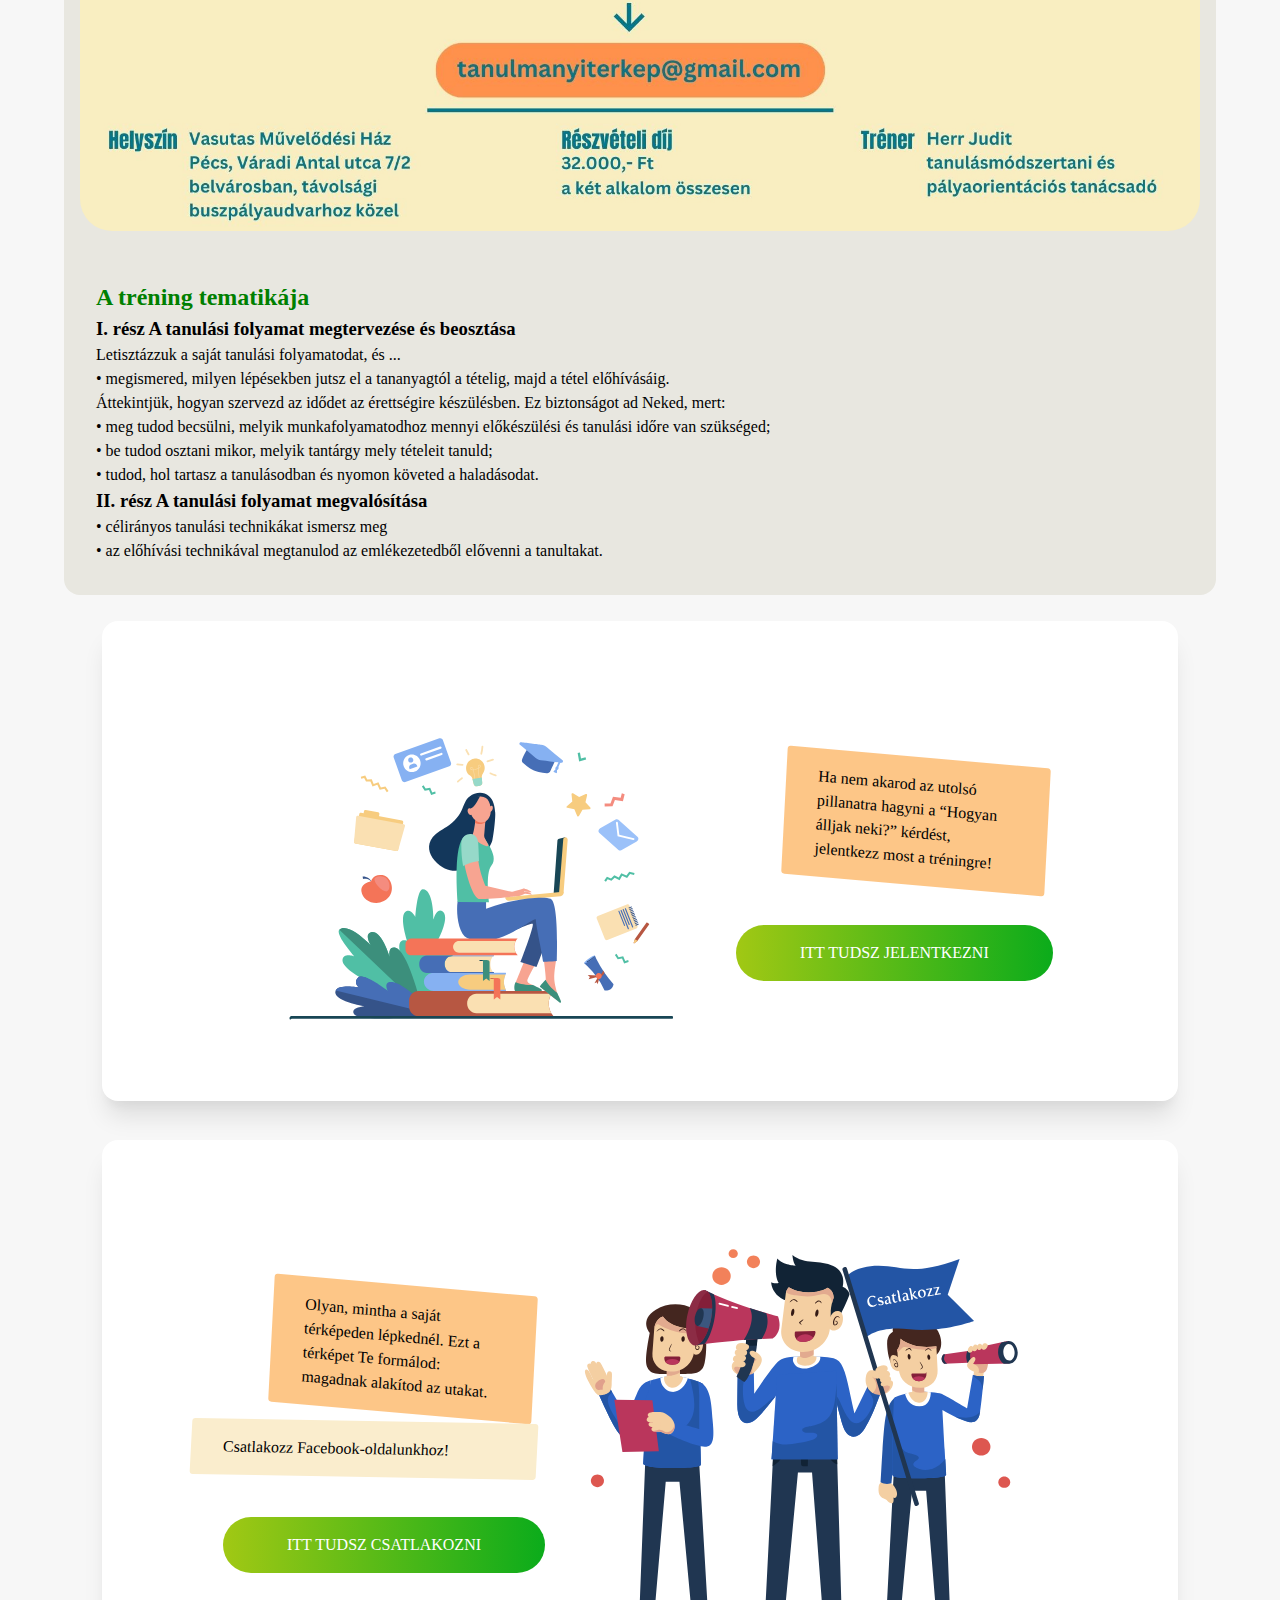
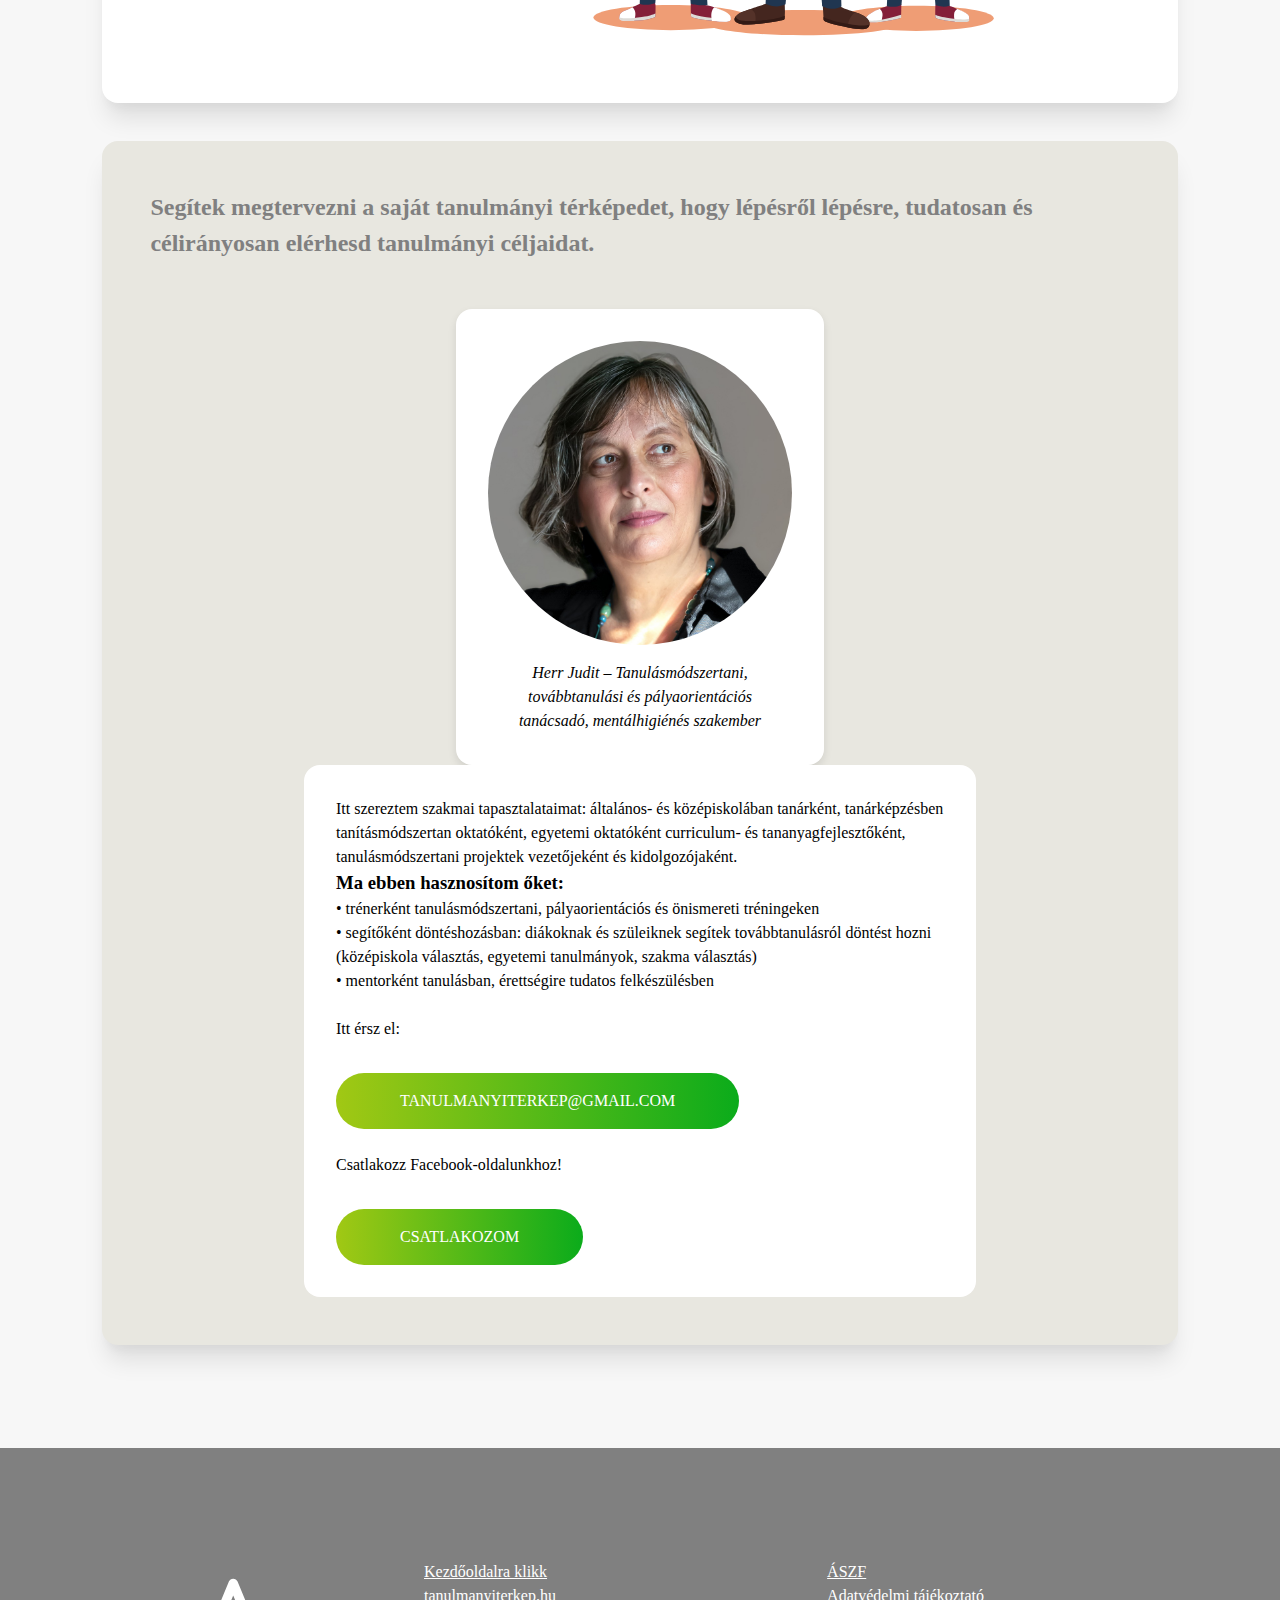
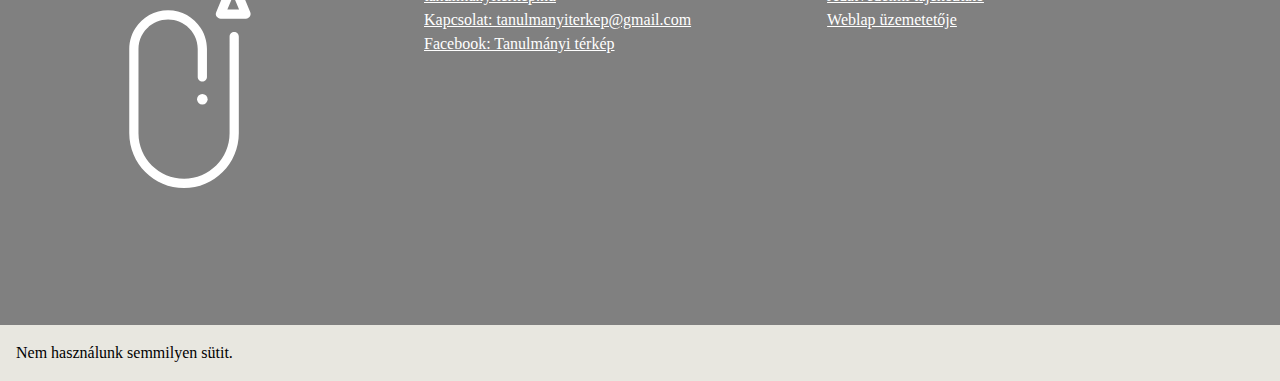
==== commit f207cbae: "fix6" ====
--- a/index.html
+++ b/index.html
@@ -19,7 +19,7 @@
     color: gray;
 }
 
-.rotated {
+.main-image {
     transform: rotate(-3deg);
 }
 
@@ -103,25 +103,20 @@
     flex-shrink: 1;
 }
 
-
-
-
 section img {
    
 }
-
 .question {
 
 }
 
 .question p {
-    margin: 1rem;
-    padding: 2rem 3rem 2rem 3rem;
+    margin: 0.5rem;
+    padding: 1rem 2rem 1rem 2rem;
     border-radius: 0.2rem;
     background-color: #f4f597ed;
 
 }
-
 .question p:nth-child(1) {
     background-color: #fb860078;
     transform: rotate(4deg) skew(1deg, 1deg);
@@ -129,20 +124,17 @@
     margin-left: 3rem;
     margin-top: 1rem;
 }
-
 .question p:nth-child(2) {
     background-color: #faedcd;
     transform: rotate(2deg) skew(-1deg, -1deg);
     max-width: 53ch;
     margin-left: -2rem;
 }
-
 .question p:nth-child(3) {
     margin-left: 4rem;
     transform: rotate(-3deg) skew(-1deg, -1deg);
     max-width: 43ch;
 }
-
 .question p:nth-child(4) {
     background-color: #f5d5b2;
     margin-left: -2rem;
@@ -162,8 +154,6 @@
     margin-left: 1rem;
     margin-top: 1rem;
 }
-
-
 .question p:nth-child(7) {
     background-color: #f0ddaf;
     transform: rotate(2deg) skew(-1deg, -1deg);
@@ -211,21 +201,6 @@
     text-decoration: none;
 }
 
-         
-
-
-
-
-
-
-
-
-
-
-
-
-
-
 </style>
 
 
@@ -234,16 +209,16 @@
 <header id="header">
 <style>
     main-text {
-        max-width: 36ch;
+        width: 100%;
         margin-bottom: 2rem;
         font-size: 5rem;
     }
 </style>
     <section id="text1">
         <h1>ÜDVÖZÖLLEK A TANULMÁNYI TÉRKÉP OLDALON!</h1>
-        <p class="main-text">Ez az oldal arról szól, hogyan jutsz el a hivatásodhoz vagy egy új munkához, és milyen mérföldköveket érintesz közben. 
-            Ilyen mérföldkövek LEHETNEK:</p>
-        <img class="rotated" src="./content/emberke-nagy.png" alt="" />
+        <h3 class="main-text">Ez az oldal arról szól, hogyan jutsz el a hivatásodhoz vagy egy új munkához, és milyen mérföldköveket érintesz közben. 
+            Ilyen mérföldkövek LEHETNEK:</h3>
+        <img class="main-image" src="./content/emberke-nagy.png" alt="" />
 
         <div class="question">
             <p>középiskolát választani,</p>
@@ -297,11 +272,8 @@
             padding: 1rem;
         }
         .ad a {
-            padding: 2rem;
-            background-color: #08ab1b;
             color: white;
             text-decoration: none;
-            border-radius: 2rem;
             font-weight: 900;
             font-size: 1.2rem;
         }
@@ -437,7 +409,7 @@
 }
 .zorro {
     background-color: none; !important
-    width: 70%;
+    max-width: 60%;
 }
 .moretext {
     margin: 3rem;
@@ -452,7 +424,6 @@
 
     <div class="card zorro">
         <p>Itt szereztem szakmai tapasztalataimat: általános- és középiskolában tanárként, tanárképzésben tanításmódszertan oktatóként, egyetemi oktatóként curriculum- és tananyagfejlesztőként, tanulásmódszertani projektek vezetőjeként és kidolgozójaként.</p>
-     
         <h3>Ma ebben hasznosítom őket:</h3>
         <p>• trénerként tanulásmódszertani, pályaorientációs és önismereti tréningeken</p>
         <p>• segítőként döntéshozásban: diákoknak és szüleiknek segítek továbbtanulásról döntést hozni (középiskola választás, egyetemi tanulmányok, szakma választás)</p>
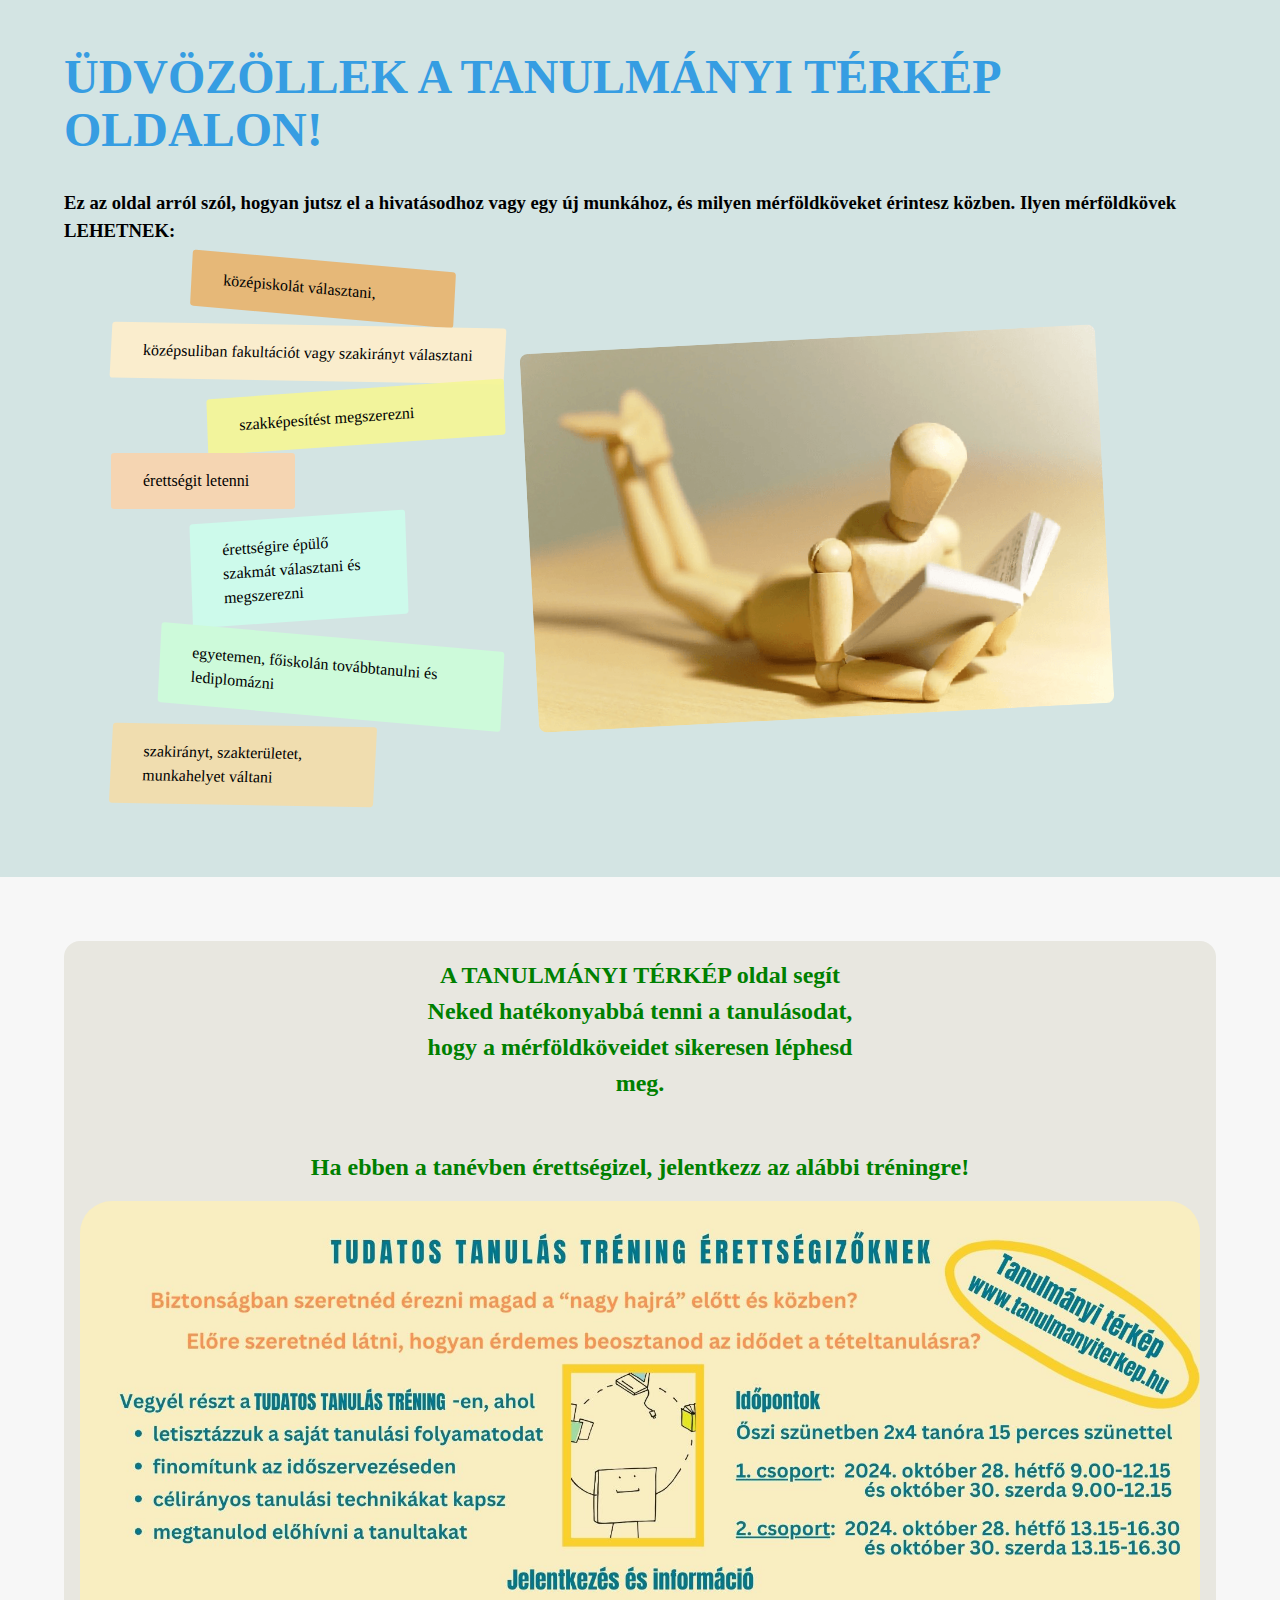
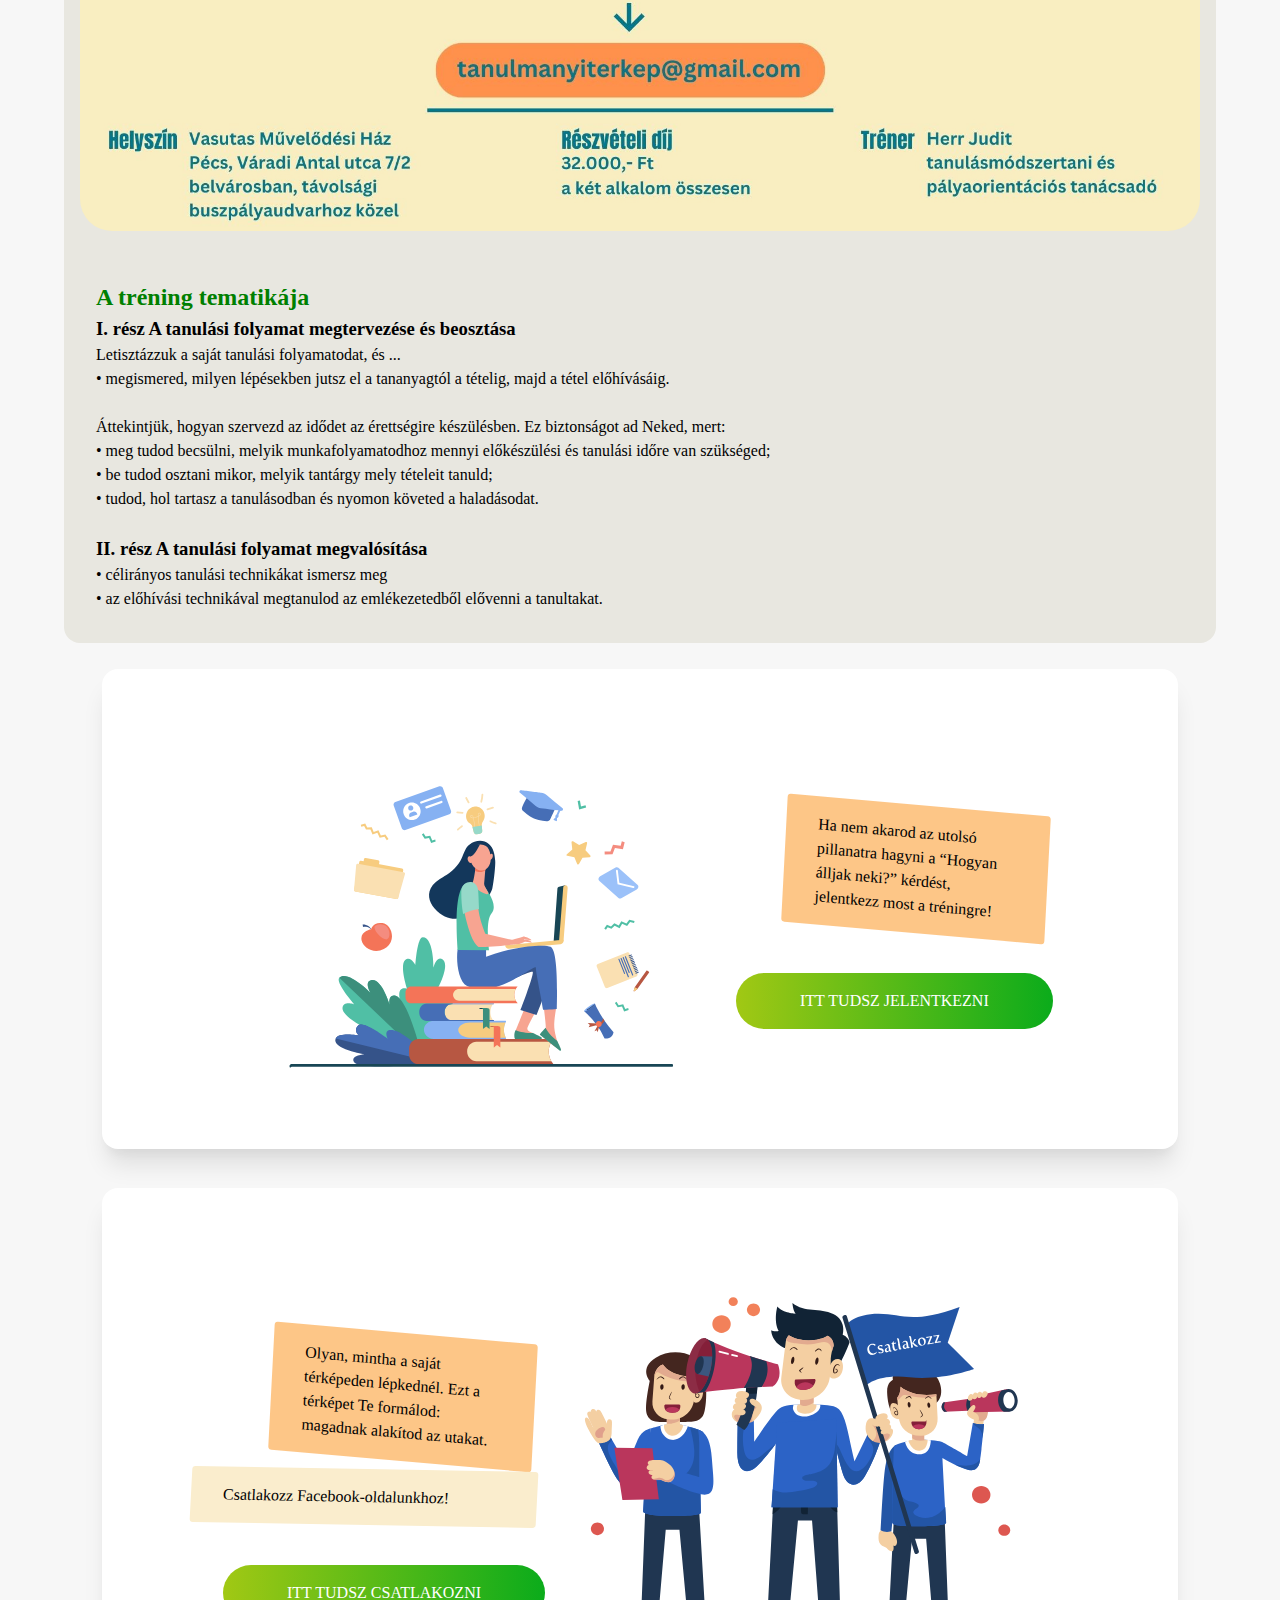
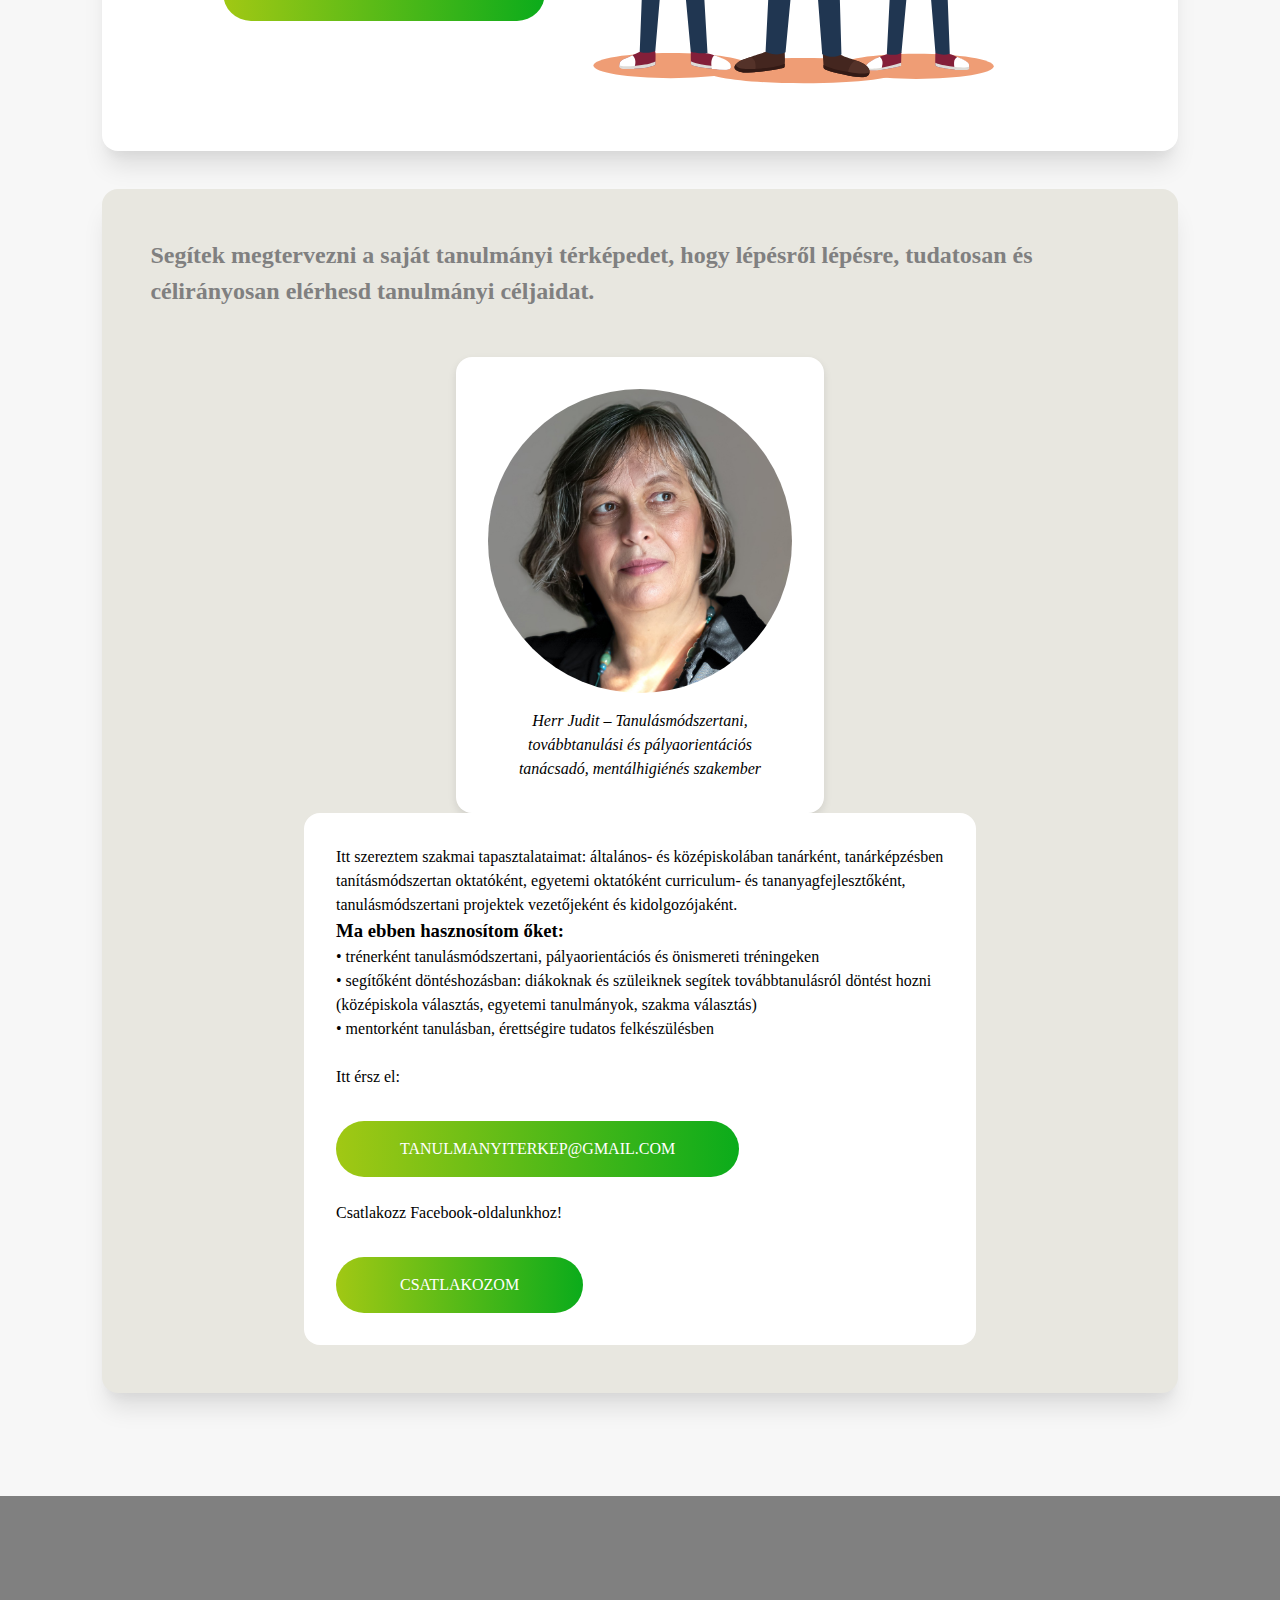
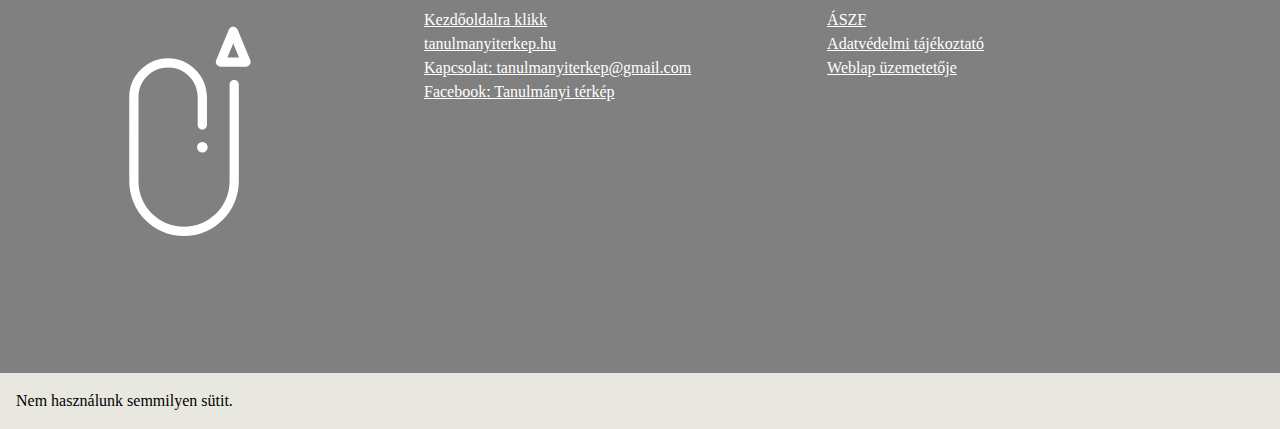
==== commit 7c1214fb: "fix6" ====
--- a/index.html
+++ b/index.html
@@ -312,11 +312,11 @@
 <h2>A tréning tematikája</h2>
 <h3>I. rész A tanulási folyamat megtervezése és beosztása</h3>
 <p>Letisztázzuk a saját tanulási folyamatodat, és ...</p>
-<p>• megismered, milyen lépésekben jutsz el a tananyagtól a tételig, majd a tétel előhívásáig.</p>
+<p>• megismered, milyen lépésekben jutsz el a tananyagtól a tételig, majd a tétel előhívásáig.<br/><br/></p>
 <p>Áttekintjük, hogyan szervezd az idődet az érettségire készülésben. Ez biztonságot ad Neked, mert:</p>
 <p>• meg tudod becsülni, melyik munkafolyamatodhoz mennyi előkészülési és tanulási időre van szükséged;</p>
 <p>• be tudod osztani mikor, melyik tantárgy mely tételeit tanuld;</p>
-<p>• tudod, hol tartasz a tanulásodban és nyomon követed a haladásodat.</p>
+<p>• tudod, hol tartasz a tanulásodban és nyomon követed a haladásodat.<br/><br/></p>
 <h3>II. rész A tanulási folyamat megvalósítása</h3>
 <p>• célirányos tanulási technikákat ismersz meg</p>
 <p>• az előhívási technikával megtanulod az emlékezetedből elővenni a tanultakat.</p>
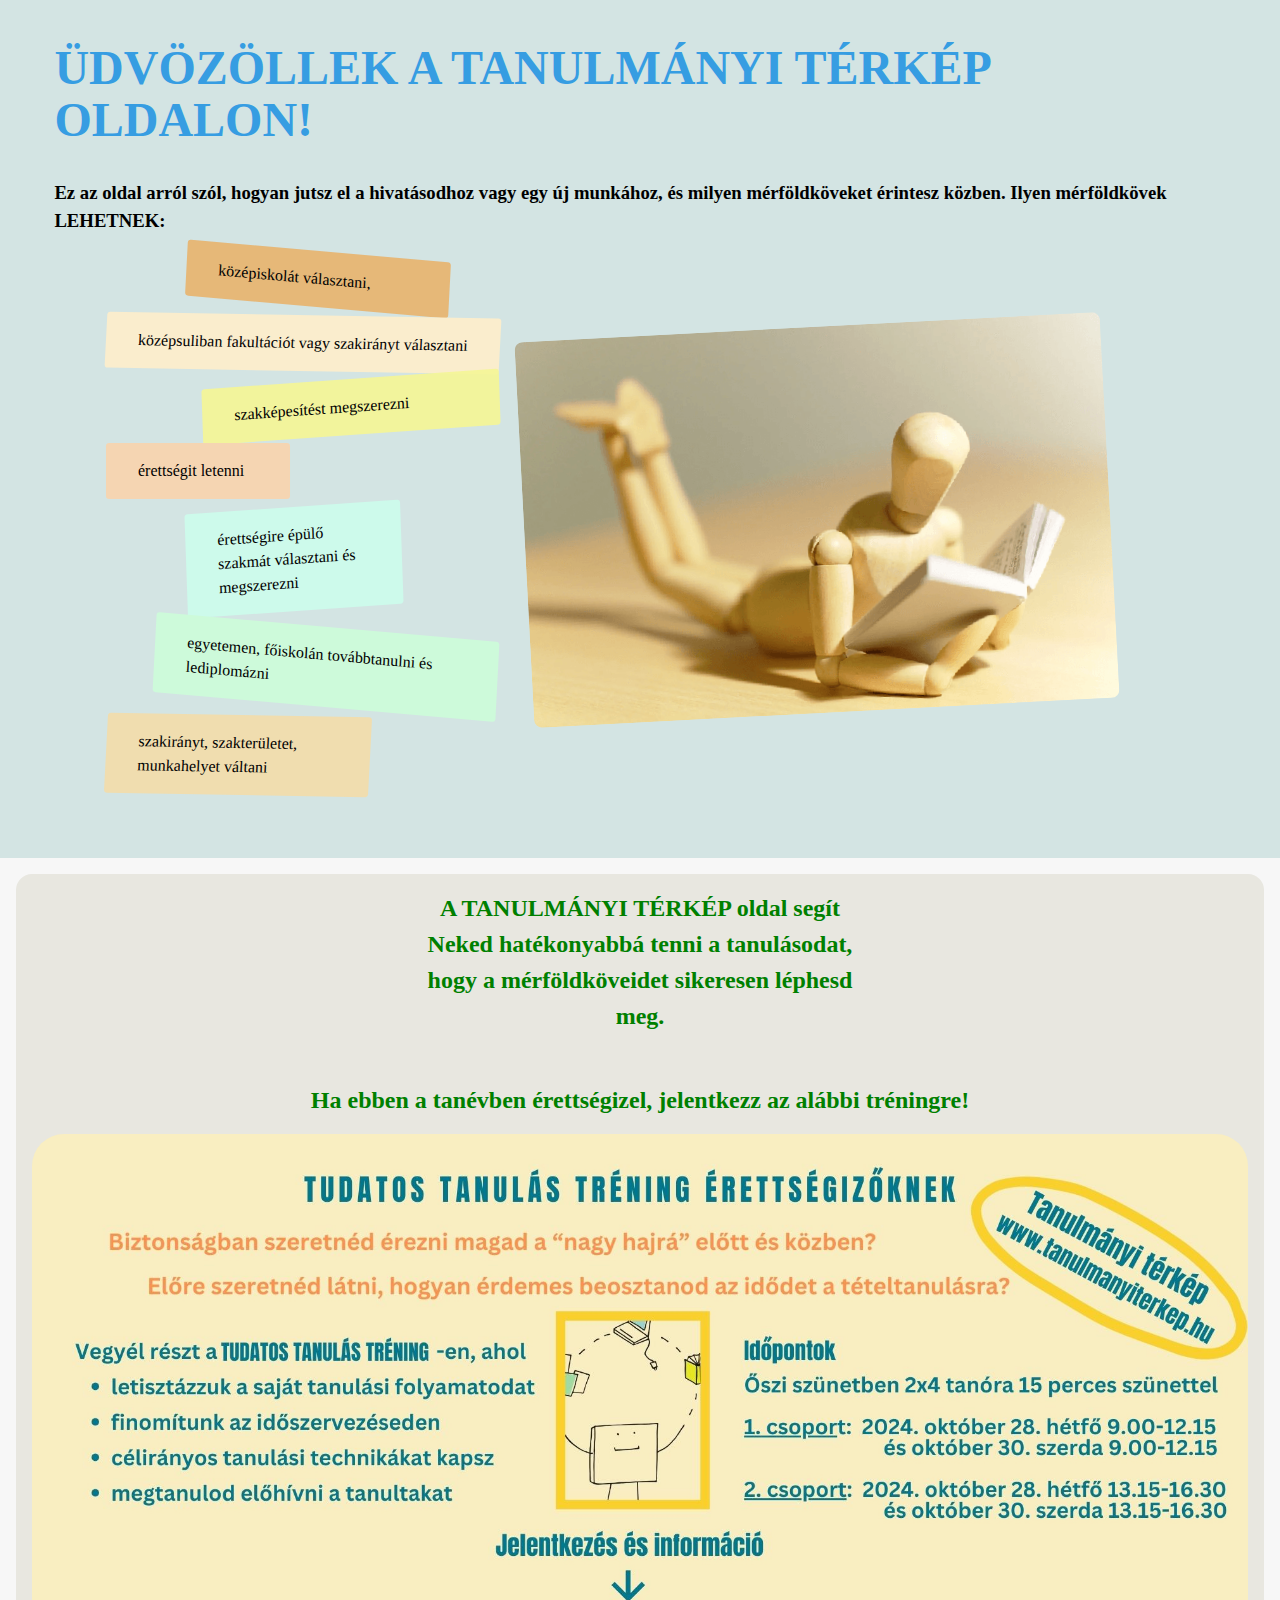
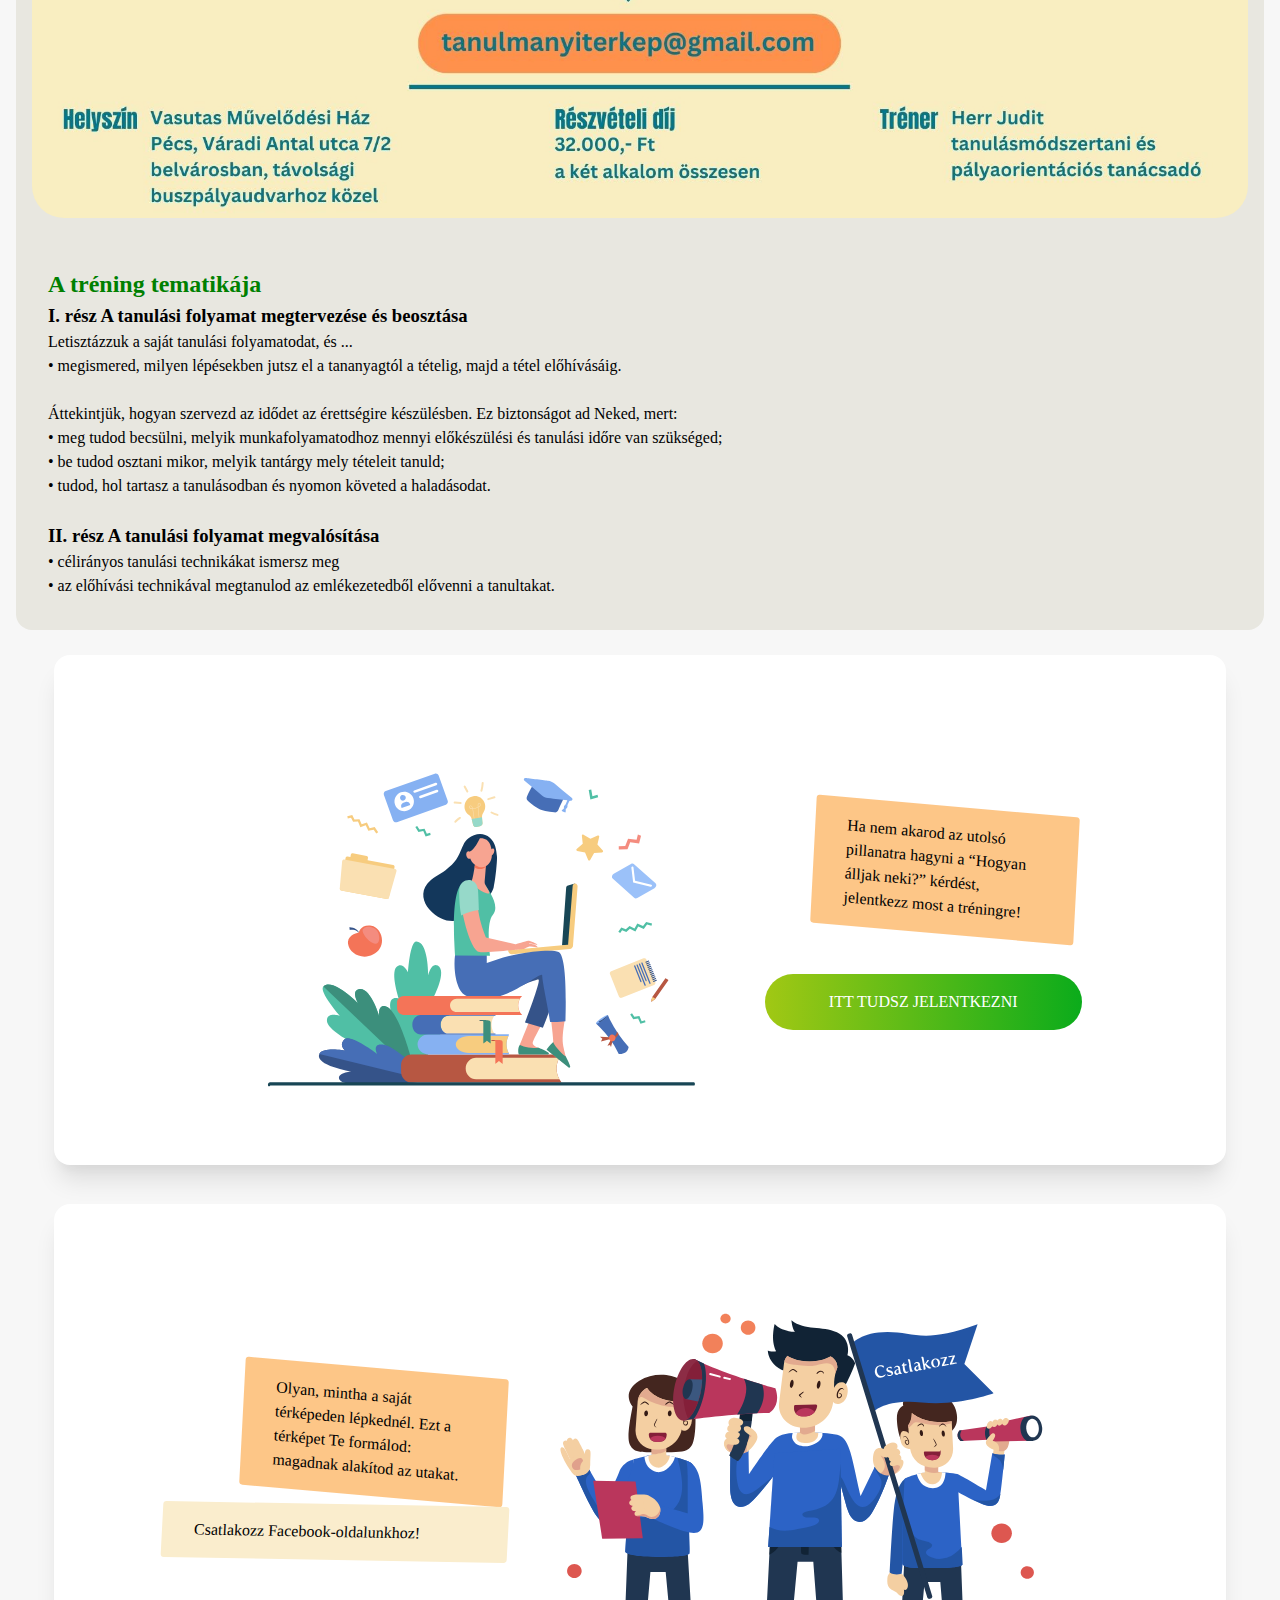
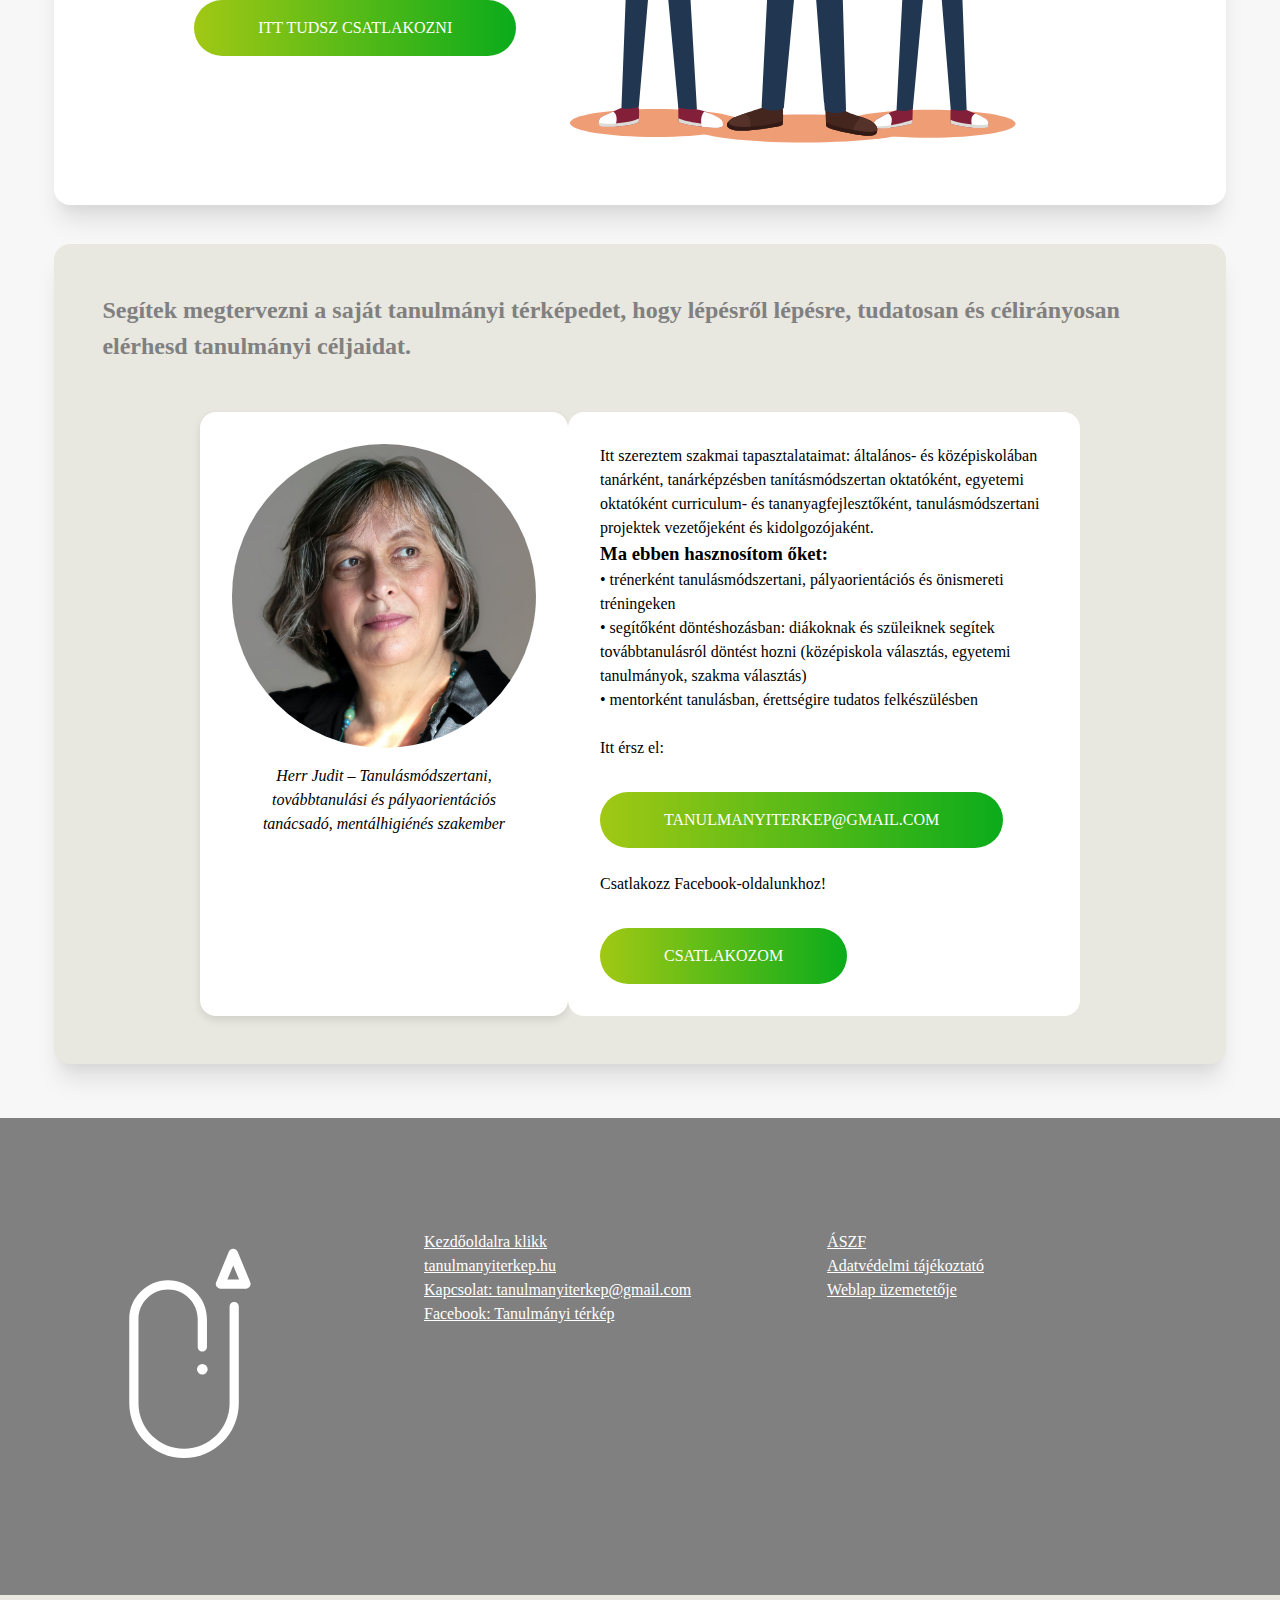
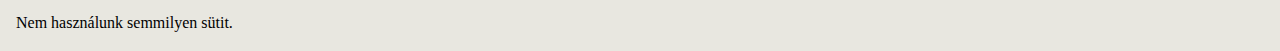
==== commit 26dd59dc: "fix7" ====
--- a/index.html
+++ b/index.html
@@ -9,20 +9,15 @@
 </head>
 <body>
 
-
-
 <style>
-
 
 /* atomic */
 section h2 {
     color: gray;
 }
-
 .main-image {
     transform: rotate(-3deg);
 }
-
 h1 {
     font-size: 3rem;
     font-weight: 900;
@@ -34,16 +29,11 @@
 h2 {
     color: green;
 }
-
 /* layout */
 body {
     display: flex;
     flex-direction: column;
     background-color: #f7f7f7;
-}
-
-header, main, footer {
-
 }
 
 header {
@@ -54,7 +44,6 @@
     display: flex;
     gap: 2rem;
 }
-
 header img {
     max-width: 30vw;
     margin-left: 1rem;
@@ -63,11 +52,9 @@
 }
 
 main {
-    padding: 5vw;
-}
-
+    padding: 1rem;
+}
 section {
-
     /* flex */
     display: flex;
     flex-wrap: wrap;
@@ -76,18 +63,16 @@
 	align-content: stretch;
 
     margin: 2vw 3vw 3vw 3vw;
-    padding: 2vw;
+    padding: 1rem;
 
     border-radius: 1rem;
     background-color: white;
     box-shadow: rgba(0, 0, 0, 0.1) 0px 20px 25px -5px, rgba(0, 0, 0, 0.04) 0px 10px 10px -5px;
 }
-
 #text1 {
     box-shadow: none;
     background-color: transparent;
 }
-
 section img {
     max-width: 50%;
 }
@@ -97,17 +82,9 @@
     flex-direction: row;
     flex-shrink: 1;
 }
-
 section:nth-child(even) {
     flex-direction: row-reverse;
     flex-shrink: 1;
-}
-
-section img {
-   
-}
-.question {
-
 }
 
 .question p {
@@ -322,16 +299,6 @@
 <p>• az előhívási technikával megtanulod az emlékezetedből elővenni a tanultakat.</p>
 </div>
 
-
-
-
-
-
-
-
-
-
-
 <!-- 4 -->
 <section id="text4mail">
     <img src="./content/tanfolyam.svg" alt="">
@@ -340,7 +307,6 @@
     <a class="cta" href="mailto:tanulmanyiterkep@gmail.com">Itt tudsz jelentkezni</a>
     </div>
 </section>
-
 
 <!-- 4 -->
 <section id="text4face">
@@ -409,7 +375,7 @@
 }
 .zorro {
     background-color: none; !important
-    max-width: 60%;
+    max-width: 50%;
 }
 .moretext {
     margin: 3rem;
@@ -435,22 +401,6 @@
         <p><br/>Csatlakozz Facebook-oldalunkhoz!</p>
         <a class="cta" href="https://www.facebook.com/profile.php?id=61566942534041">csatlakozom</a>    </div>
 
-<!-- 6 
-<div class="moretext">
-    <p>Itt szereztem szakmai tapasztalataimat: általános- és középiskolában tanárként, tanárképzésben tanításmódszertan oktatóként, egyetemi oktatóként curriculum- és tananyagfejlesztőként, tanulásmódszertani projektek vezetőjeként és kidolgozójaként.</p>
-     
-    <h3>Ma ebben hasznosítom őket:</h3>
-    <p>• trénerként tanulásmódszertani, pályaorientációs és önismereti tréningeken</p>
-    <p>• segítőként döntéshozásban: diákoknak és szüleiknek segítek továbbtanulásról döntést hozni (középiskola választás, egyetemi tanulmányok, szakma választás)</p>
-    <p>• mentorként tanulásban, érettségire tudatos felkészülésben</p>
-    <br/>
-    <p>Itt érsz el: </p>
-    <a class="cta" href="mailto: tanulmanyiterkep@gmail.com">tanulmanyiterkep@gmail.com</a>
-
-    <p><br/>Csatlakozz Facebook-oldalunkhoz!</p>
-    <a class="cta" href="https://www.facebook.com/profile.php?id=61566942534041">csatlakozom</a>
-</div>
--->
 </div>
 </section>
 
@@ -488,7 +438,7 @@
 
 }
 .zorro p {
-    max-width: 76ch;
+    max-width: 56ch;
 
 }
 .sign {
@@ -515,25 +465,21 @@
 <style>
 footer {
     display: flex;
+    flex-wrap: wrap;
     gap: 6rem;
     background-color: gray;
     padding: 6rem;
     color: white
 }
-
 footer a {
     color: white;
 }
-
 footer * {
     flex: 1 1 1;
 }
-
 .logo {
     max-width: 12rem;
 }
-
-
 </style>
 
     <img class="logo" src="./content/logo-feher.svg" alt="" />
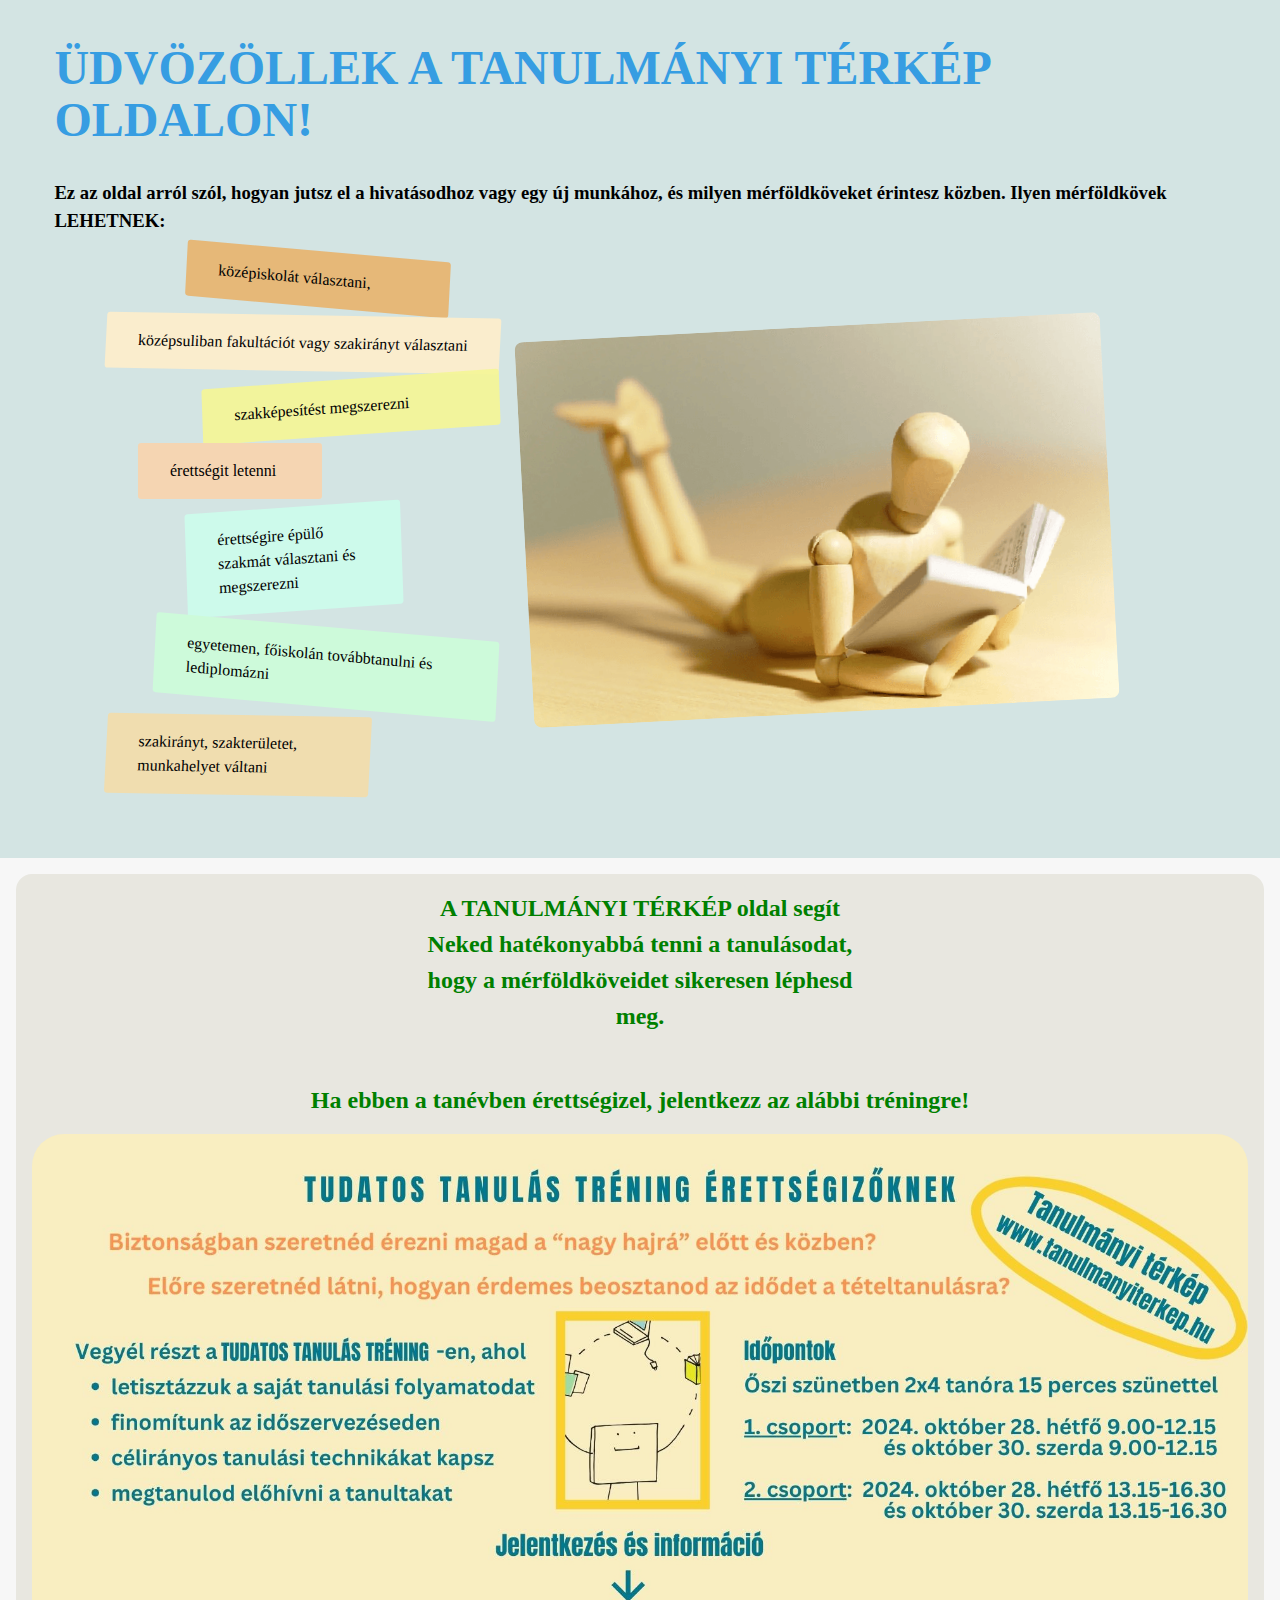
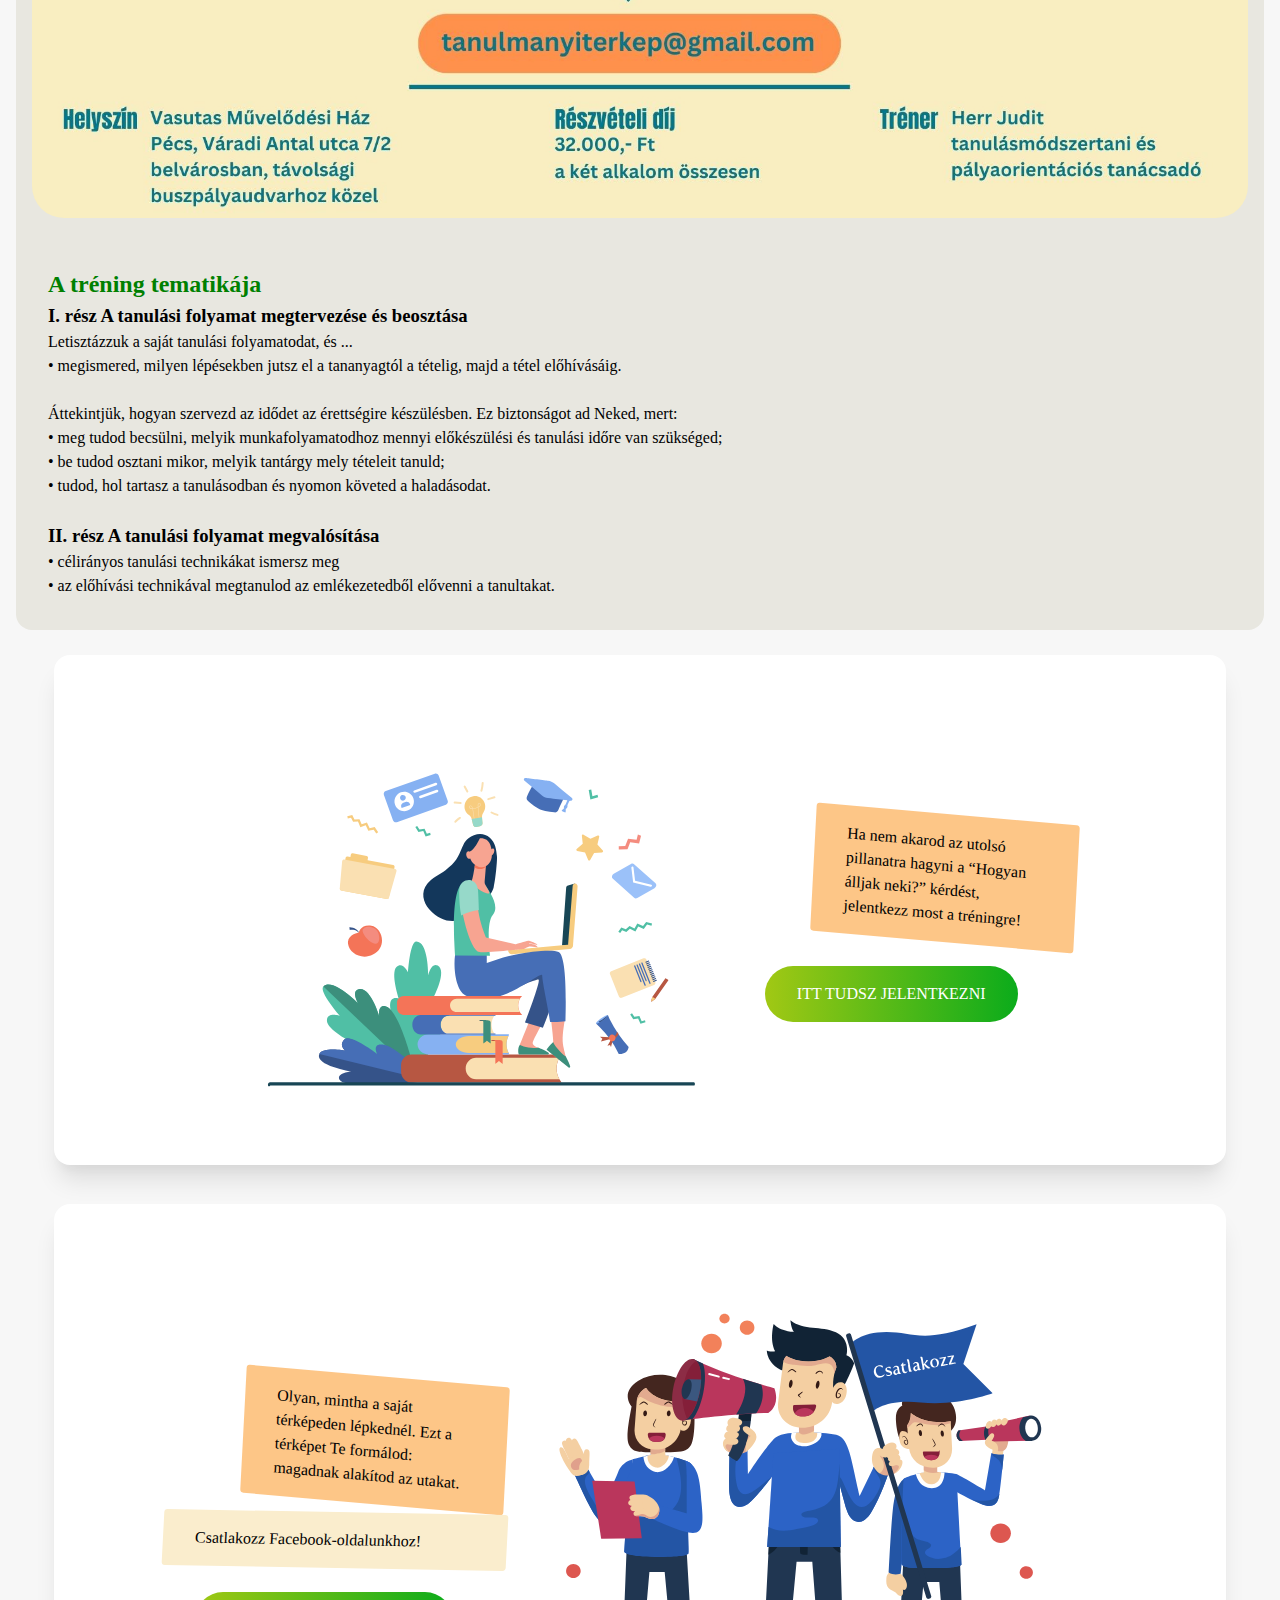
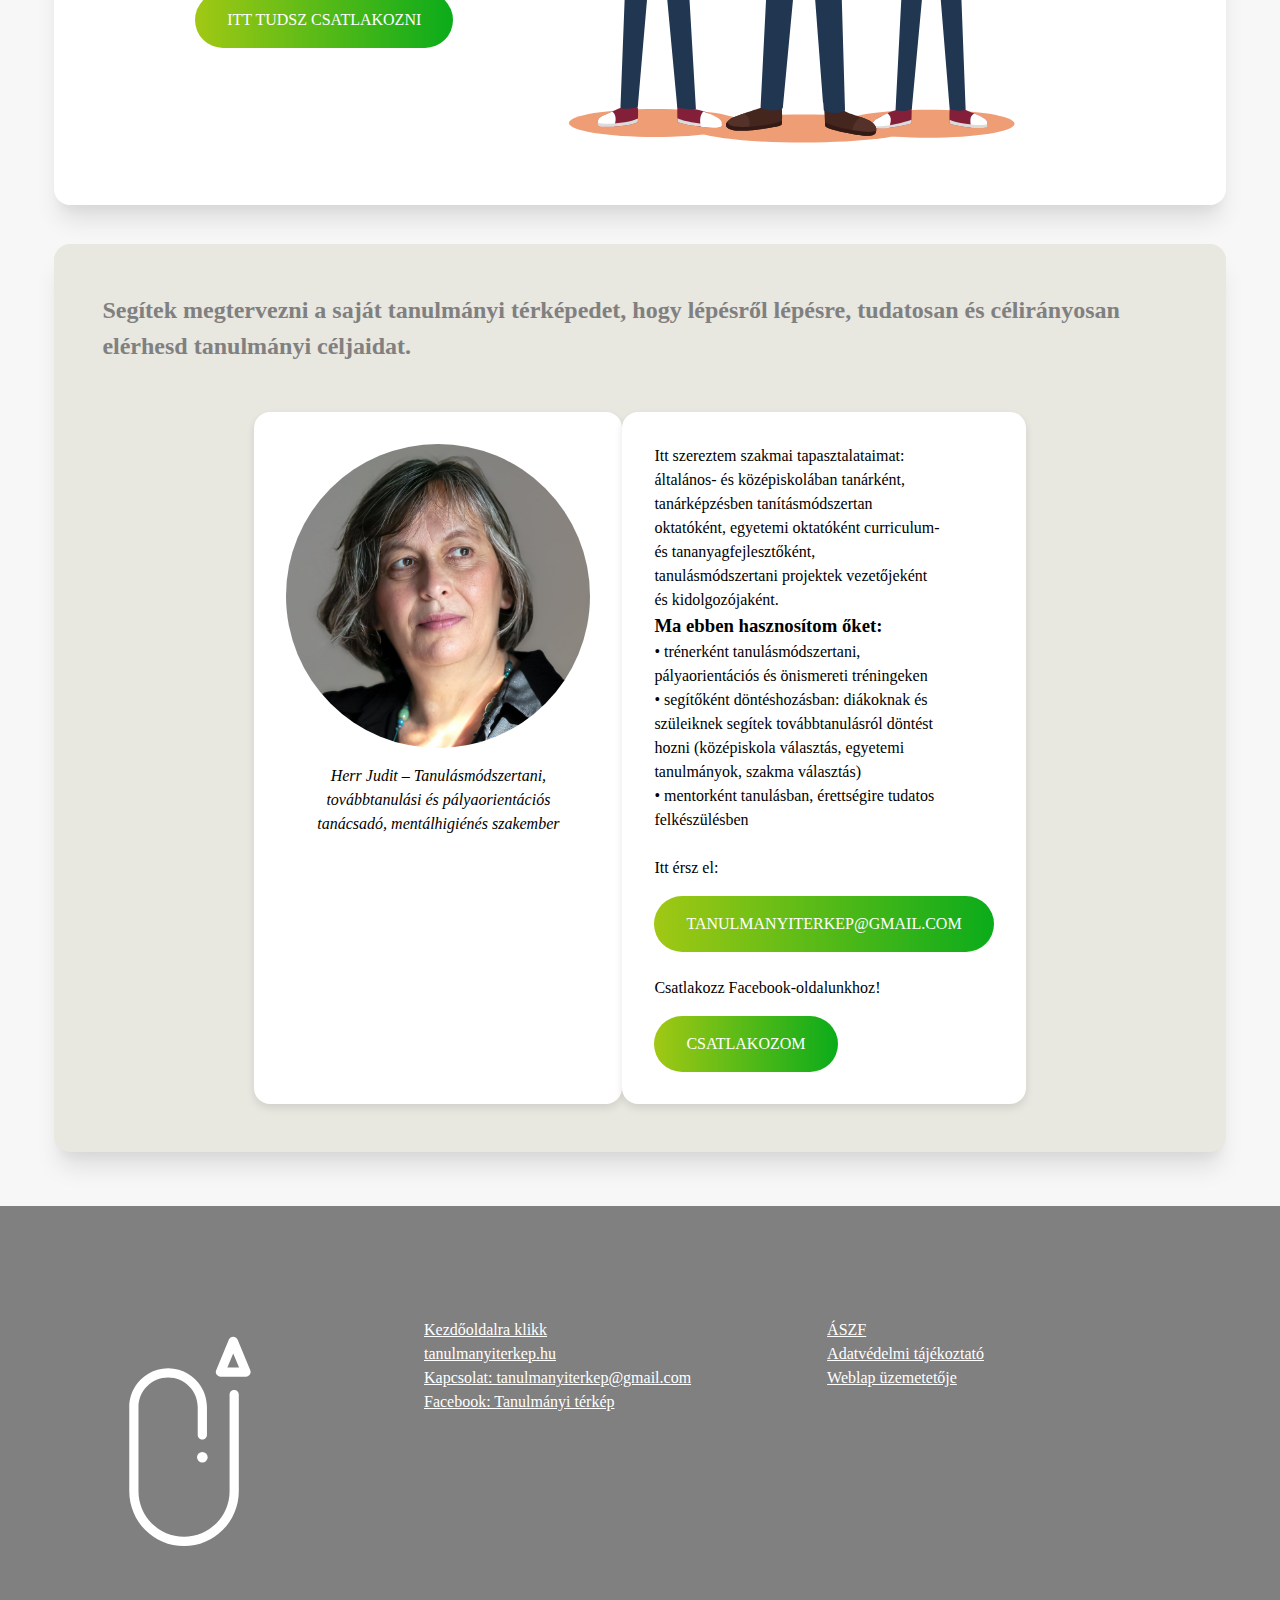
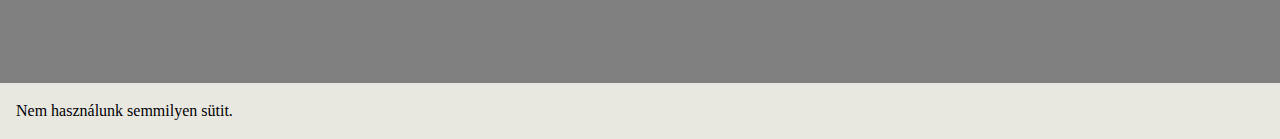
==== commit d98e2813: "fixxxx" ====
--- a/index.html
+++ b/index.html
@@ -60,7 +60,8 @@
     flex-wrap: wrap;
     justify-content: center;
 	align-items: center;
-	align-content: stretch;
+
+    max-width: 95vw;
 
     margin: 2vw 3vw 3vw 3vw;
     padding: 1rem;
@@ -114,7 +115,7 @@
 }
 .question p:nth-child(4) {
     background-color: #f5d5b2;
-    margin-left: -2rem;
+    margin-left: 0rem;
     transform: rotate(1deg) skew(1deg, -1deg);
     max-width: 23ch;
 }
@@ -156,12 +157,12 @@
 }
 */
 .cta {
-    padding: 1rem 4rem 1rem 4rem;
+    padding: 1rem 2rem 1rem 2rem;
 
     border-radius: 99rem;
     
     display: inline-block;
-    margin: 2rem 0 0 0;
+    margin: 1rem 0 0 0;
     text-decoration: none;
     text-transform: uppercase;
     color: white;
@@ -322,6 +323,16 @@
 
 
 
+
+
+
+
+
+
+
+
+
+
 <!-- 5 -->
 <section id="about-me">
 <style>
@@ -375,7 +386,11 @@
 }
 .zorro {
     background-color: none; !important
-    max-width: 50%;
+    /* max-width: 50%; */
+    padding: 1rem;
+}
+.zorro p {
+    max-width: 90vw;
 }
 .moretext {
     margin: 3rem;
@@ -388,7 +403,7 @@
         <p>Herr Judit – Tanulásmódszertani, továbbtanulási és pályaorientációs tanácsadó, mentálhigiénés szakember</p>
     </div>
 
-    <div class="card zorro">
+    <div class="card">
         <p>Itt szereztem szakmai tapasztalataimat: általános- és középiskolában tanárként, tanárképzésben tanításmódszertan oktatóként, egyetemi oktatóként curriculum- és tananyagfejlesztőként, tanulásmódszertani projektek vezetőjeként és kidolgozójaként.</p>
         <h3>Ma ebben hasznosítom őket:</h3>
         <p>• trénerként tanulásmódszertani, pályaorientációs és önismereti tréningeken</p>
@@ -433,14 +448,20 @@
     box-shadow: 0 4px 8px rgba(0, 0, 0, 0.1);
     border-radius: 1rem;
 }
+
+card {
+    max-width: 90vw;
+}
+
 .card p {
     max-width: 36ch;
-
-}
+}
+/*
 .zorro p {
     max-width: 56ch;
 
 }
+    */
 .sign {
     text-align: right;
     font-style: oblique;
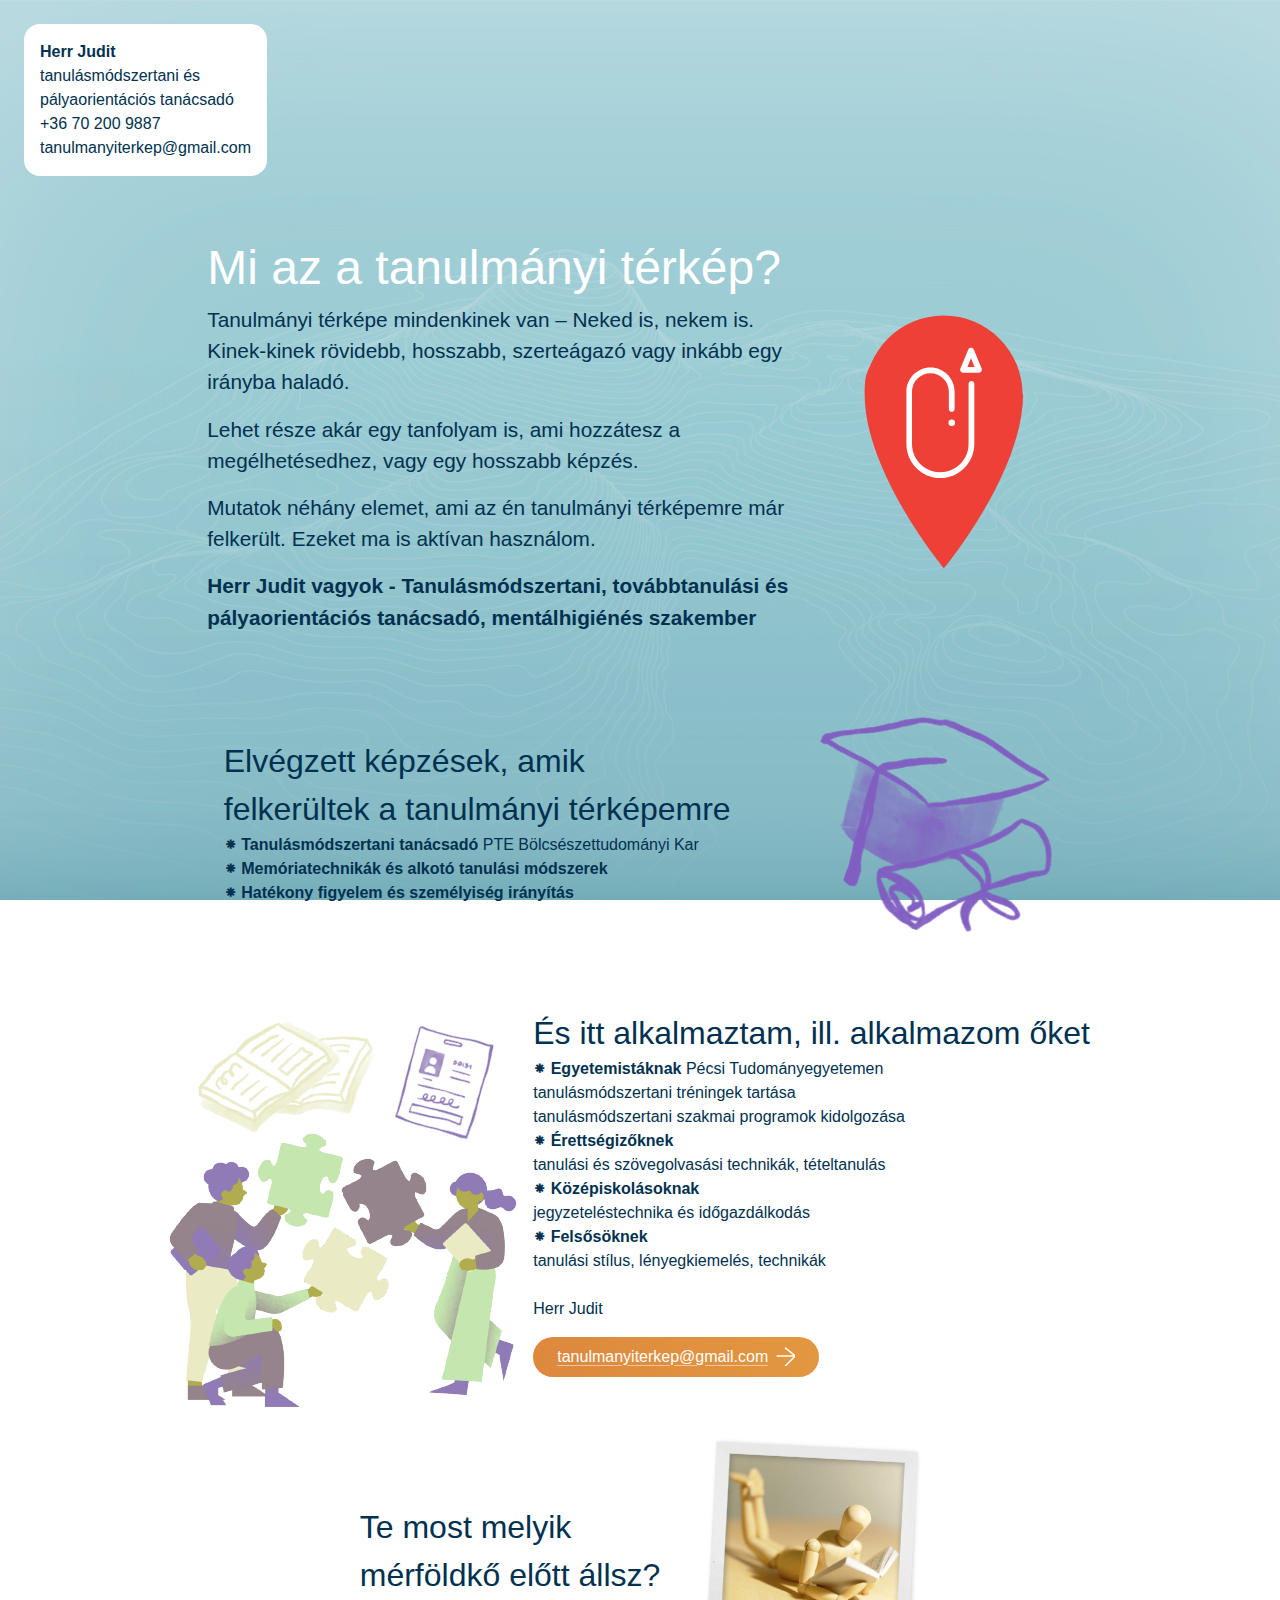
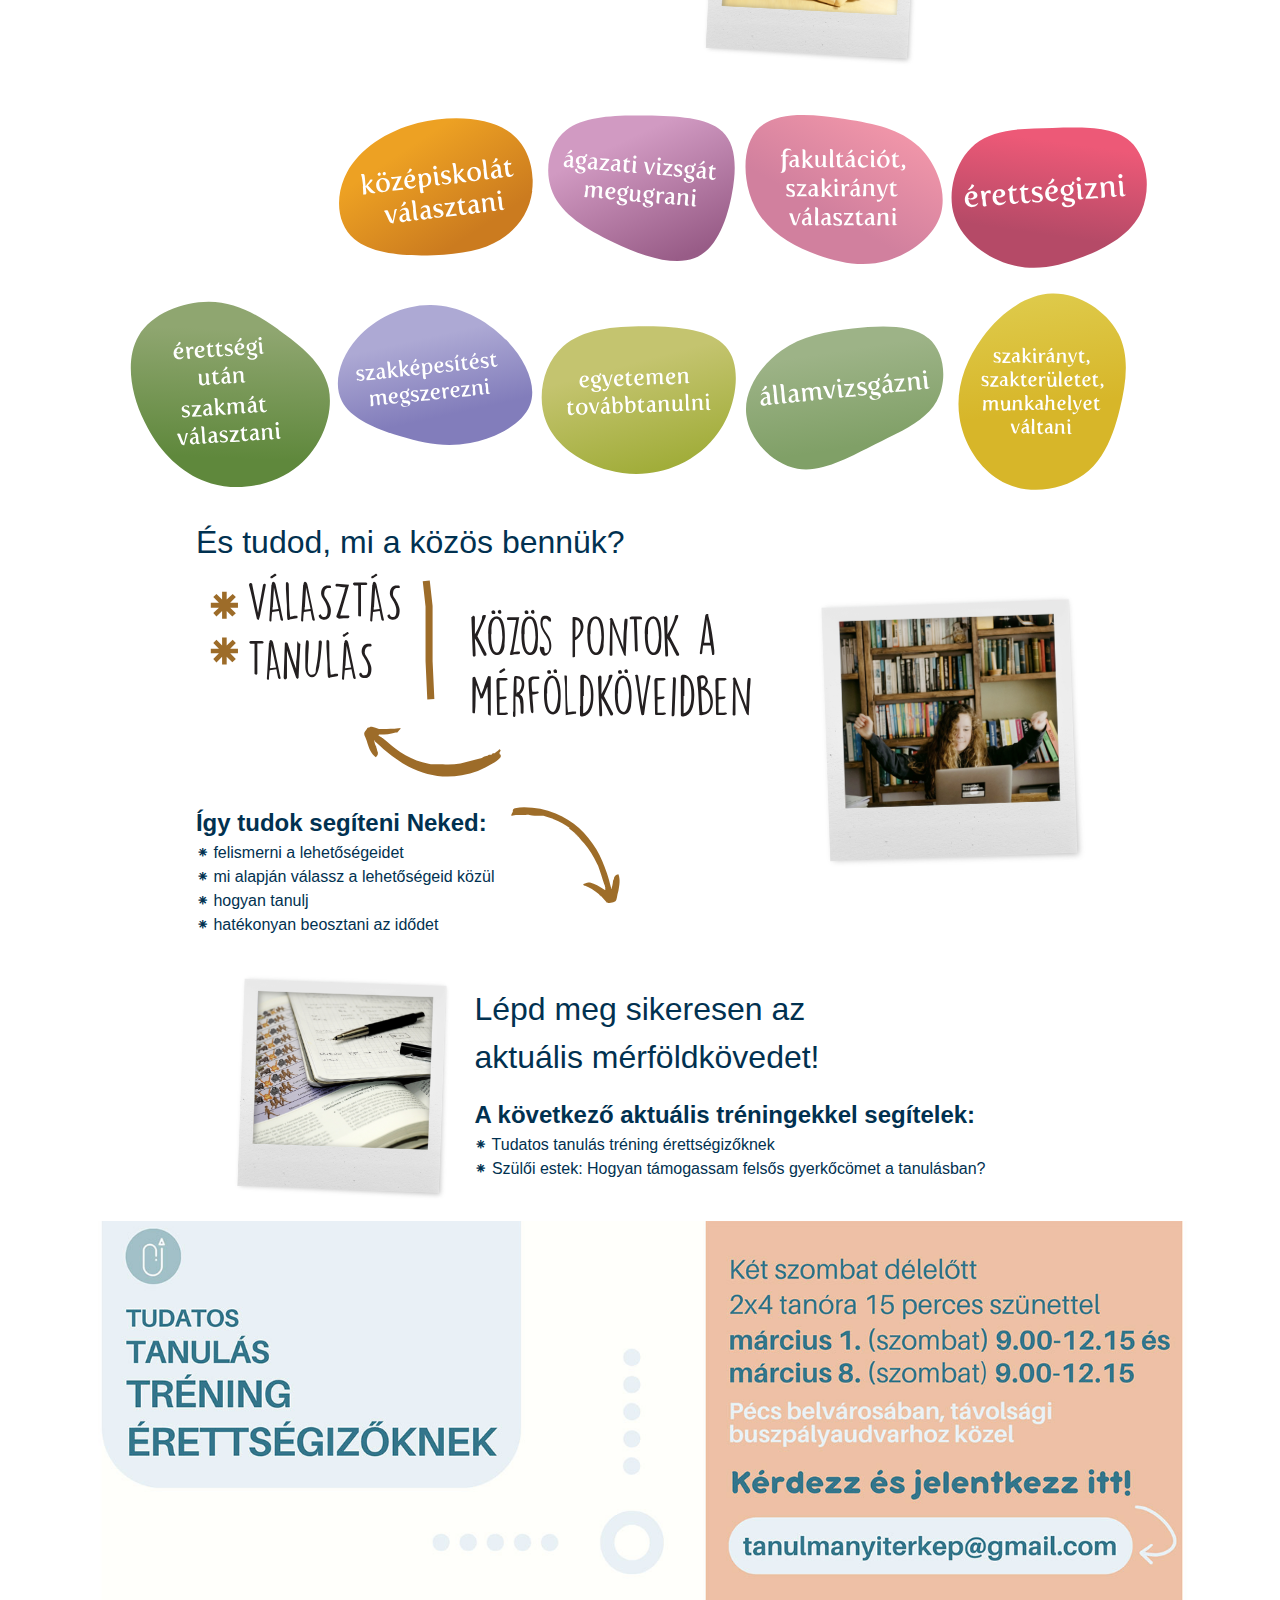
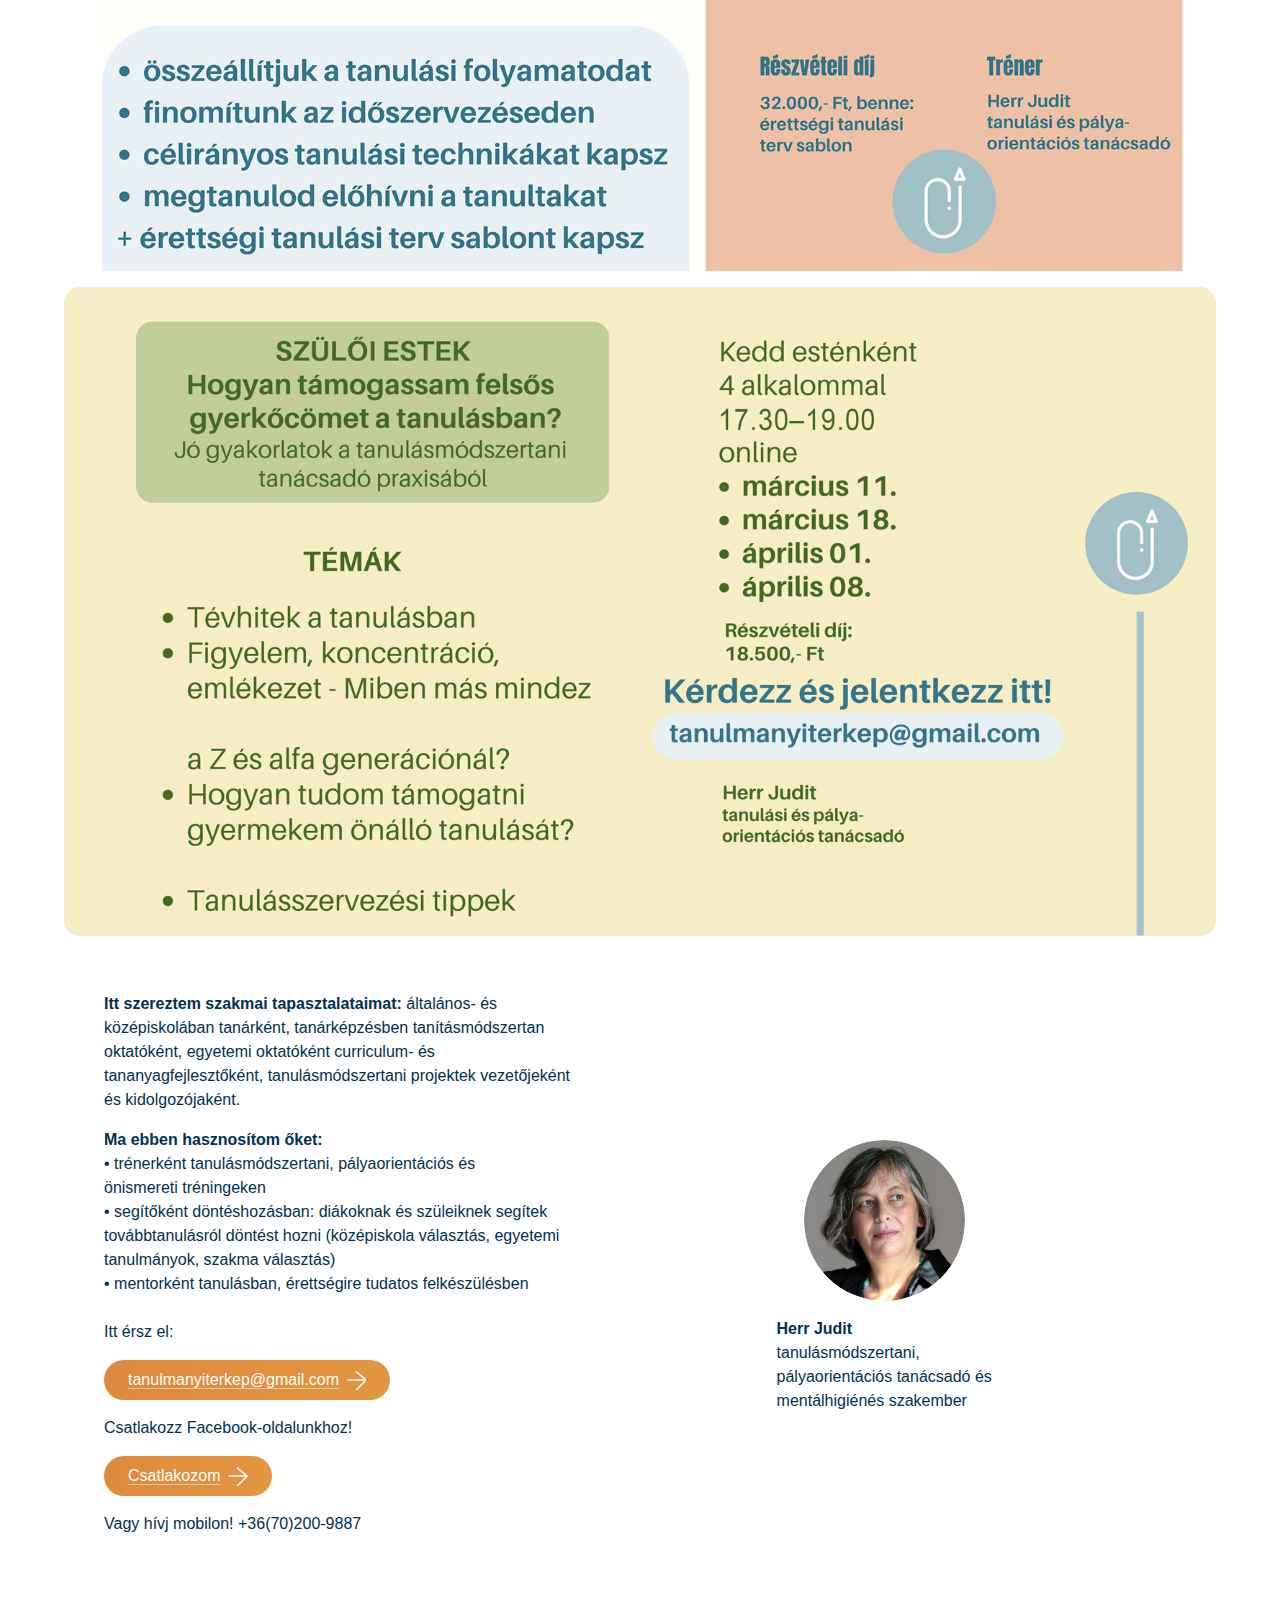
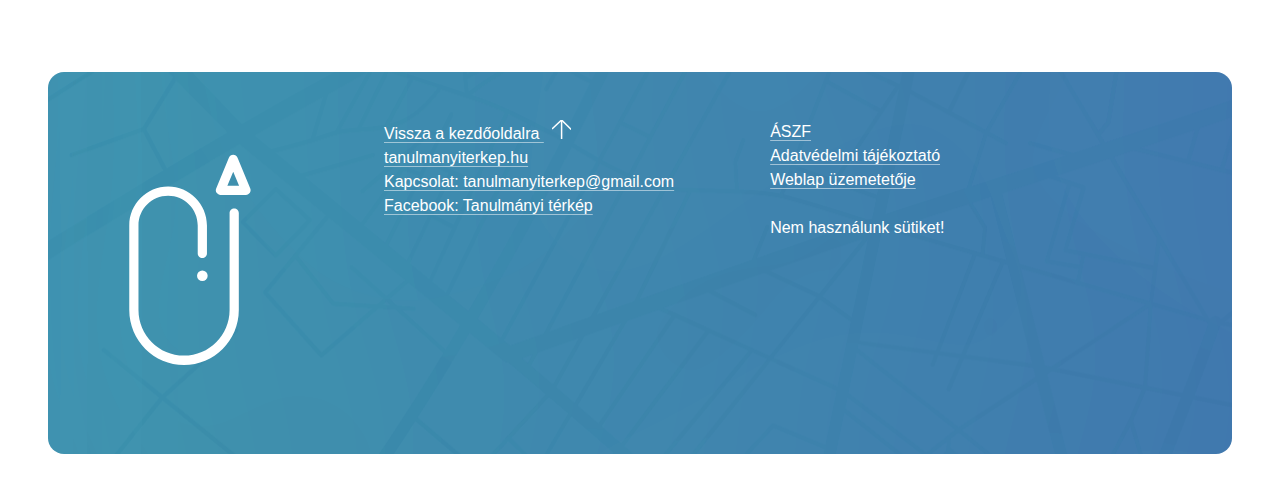
==== commit 9b693ff4: "site update 2025 jan" ====
--- a/index.html
+++ b/index.html
@@ -5,559 +5,380 @@
     <meta name="viewport" content="width=device-width, initial-scale=1.0" />
     <title>Tanulmányitérkép</title>
 
-    <link rel="stylesheet" href="./reset.css" />
+    <meta property="og:title" content="Tanulmányitérkép" />
+    <meta property="og:url" content="http://www.tanulmanyiterkep.hu" />
+    <meta property="og:type" content="website" />
+    <meta property="og:site_name" content="Tanulmányitérkép.hu" />
+    <meta property="og:image" content="http://www.tanulmanyiterkep.hu/content/og-image.jpg" />
+    <meta property="og:description" content="Ez itt az oldal leírása" />
+    <meta property="og:locale" content="hu_HU" />
+
+    <link rel="stylesheet" href="./rsrc/skin/reset.css" />
+    <link rel="stylesheet" href="./rsrc/skin/main.css" />
 </head>
 <body>
 
-<style>
-
-/* atomic */
-section h2 {
-    color: gray;
-}
-.main-image {
-    transform: rotate(-3deg);
-}
-h1 {
-    font-size: 3rem;
-    font-weight: 900;
-    line-height: 1.1;
-    width: 100%;
-    margin-bottom: 2rem;
-    color: rgb(54, 157, 226);
-}
-h2 {
-    color: green;
-}
-/* layout */
-body {
-    display: flex;
-    flex-direction: column;
-    background-color: #f7f7f7;
-}
-
-header {
-    background-color: rgb(211, 228, 227);
-    min-height: 70vh;
-    justify-content: center;
-    align-items: center;
-    display: flex;
-    gap: 2rem;
-}
-header img {
-    max-width: 30vw;
-    margin-left: 1rem;
-    margin-right: 2rem;
-    border-radius: 0.5rem;
-}
-
-main {
-    padding: 1rem;
-}
-section {
-    /* flex */
-    display: flex;
-    flex-wrap: wrap;
-    justify-content: center;
-	align-items: center;
-
-    max-width: 95vw;
-
-    margin: 2vw 3vw 3vw 3vw;
-    padding: 1rem;
-
-    border-radius: 1rem;
-    background-color: white;
-    box-shadow: rgba(0, 0, 0, 0.1) 0px 20px 25px -5px, rgba(0, 0, 0, 0.04) 0px 10px 10px -5px;
-}
-#text1 {
-    box-shadow: none;
-    background-color: transparent;
-}
-section img {
-    max-width: 50%;
-}
-
-/* content elements / sections */
-section:nth-child(odd) {
-    flex-direction: row;
-    flex-shrink: 1;
-}
-section:nth-child(even) {
-    flex-direction: row-reverse;
-    flex-shrink: 1;
-}
-
-.question p {
-    margin: 0.5rem;
-    padding: 1rem 2rem 1rem 2rem;
-    border-radius: 0.2rem;
-    background-color: #f4f597ed;
-
-}
-.question p:nth-child(1) {
-    background-color: #fb860078;
-    transform: rotate(4deg) skew(1deg, 1deg);
-    max-width: 33ch;
-    margin-left: 3rem;
-    margin-top: 1rem;
-}
-.question p:nth-child(2) {
-    background-color: #faedcd;
-    transform: rotate(2deg) skew(-1deg, -1deg);
-    max-width: 53ch;
-    margin-left: -2rem;
-}
-.question p:nth-child(3) {
-    margin-left: 4rem;
-    transform: rotate(-3deg) skew(-1deg, -1deg);
-    max-width: 43ch;
-}
-.question p:nth-child(4) {
-    background-color: #f5d5b2;
-    margin-left: 0rem;
-    transform: rotate(1deg) skew(1deg, -1deg);
-    max-width: 23ch;
-}
-.question p:nth-child(5) {
-    background-color: #cdfaeb;
-    margin-left: 3rem;
-    transform: rotate(-3deg) skew(-1deg, -1deg);
-    max-width: 27ch;
-}
-.question p:nth-child(6) {
-    background-color: #cdfada;
-    transform: rotate(4deg) skew(1deg, 1deg);
-    max-width: 43ch;
-    margin-left: 1rem;
-    margin-top: 1rem;
-}
-.question p:nth-child(7) {
-    background-color: #f0ddaf;
-    transform: rotate(2deg) skew(-1deg, -1deg);
-    max-width: 33ch;
-    margin-left: -2rem;
-}
-
-
-/* tipo */
-body {
-    font-family: "Lucida Grande", Tahoma;
-    font-size: 1rem;
-    font-style: normal;
-}
-
-
-
-
-/*
-p.act {
-    background-color: blue;
-    transform: skew(9deg, -1deg);
-}
-*/
-.cta {
-    padding: 1rem 2rem 1rem 2rem;
-
-    border-radius: 99rem;
-    
-    display: inline-block;
-    margin: 1rem 0 0 0;
-    text-decoration: none;
-    text-transform: uppercase;
-    color: white;
-
-    background-image: linear-gradient(to right, #9ac402ed 0%, #08ab1b  51%, #2b9d8f  100%);
-    background-size: 200% auto;
-    transition: 0.5s;
-
-}
-
-.cta:hover {
-    background-position: right center; /* change the direction of the change here */
-    color: #fff;
-    text-decoration: none;
-}
-
-</style>
-
-
 
 
 <header id="header">
-<style>
-    main-text {
-        width: 100%;
-        margin-bottom: 2rem;
-        font-size: 5rem;
-    }
-</style>
-    <section id="text1">
-        <h1>ÜDVÖZÖLLEK A TANULMÁNYI TÉRKÉP OLDALON!</h1>
-        <h3 class="main-text">Ez az oldal arról szól, hogyan jutsz el a hivatásodhoz vagy egy új munkához, és milyen mérföldköveket érintesz közben. 
-            Ilyen mérföldkövek LEHETNEK:</h3>
-        <img class="main-image" src="./content/emberke-nagy.png" alt="" />
-
-        <div class="question">
-            <p>középiskolát választani,</p>
-            <p>középsuliban fakultációt vagy szakirányt választani</p>
-            <p>szakképesítést megszerezni</p>
-            <p>érettségit letenni</p>
-            <p>érettségire épülő szakmát választani és megszerezni</p>
-            <p>egyetemen, főiskolán továbbtanulni és lediplomázni</p>
-            <p>szakirányt, szakterületet, munkahelyet váltani</p>
-    
-        </div>
+    <nav>
+        <ul>
+            <li>
+                <div itemscope itemtype="https://schema.org/LocalBusiness">
+                    <div>
+                        <span itemprop="name" class="em">Herr Judit</span>
+                    </div>
+                    <div>
+                        <span itemprop="jobTitle">tanulásmódszertani és <br />pályaorientációs tanácsadó</span>
+                    </div>
+                    <div>
+                        <a class="common-a" href="tel:+36702009887"><span itemprop="telephone">+36 70 200 9887</span></a>
+                    </div>
+                    <div>
+                        <a class="common-a" href="mailto:tanulmanyiterkep@gmail.com"><span itemprop="email">tanulmanyiterkep@gmail.com</span></a>
+                    </div>
+                </div>
+            </li>
+        </ul>
+    </nav>
+</header>
+
+
+
+<main>
+
+    <section>
+
     </section>
 
-</header>
-
-<main>
-
-
-<div class="ad">
-    <style>
-        .ad {
-            display: flex;
-            flex-direction: column;
-            align-items: center;
-            justify-content: center;
-            padding: 1rem;
-            background-color: #e8e7e0;
-            border-radius: 1rem 1rem 0 0;
-
-            text-align: center;
+<section id="welcome">
+    <div>
+        <h2>Mi az a tanulmányi térkép?</h2>
+        <p>Tanulmányi térképe mindenkinek van – Neked is, nekem is. Kinek-kinek rövidebb, hosszabb, szerteágazó vagy inkább egy irányba haladó.</p>
+        <p>Lehet része akár egy tanfolyam is, ami hozzátesz a megélhetésedhez, vagy egy hosszabb képzés.</p>
+        <p>Mutatok néhány elemet, ami az én tanulmányi térképemre  már felkerült. Ezeket ma is aktívan használom.</p>
+        <p class="em">Herr Judit vagyok - Tanulásmódszertani, továbbtanulási és pályaorientációs tanácsadó, mentálhigiénés szakember</p>
+    </div>
+    <img id="logo" src="./content/logo-szine.svg" alt="" />
+</section>
+
+<section class="project">
+    <article>
+        <figure>
+            <picture>
+                <img src="./content/slide-2/hat.png" alt="" />
+            </picture>
+        </figure>
+        <div class="card">
+            <h3>Elvégzett képzések, amik felkerültek a tanulmányi térképemre</h3>
+            <ul>
+                <li><span class="em">⁕ Tanulásmódszertani tanácsadó</span> <span>PTE Bölcsészettudományi Kar</span></li>
+                <li class="em">⁕ Memóriatechnikák és alkotó tanulási módszerek</li>
+                <li class="em">⁕ Hatékony figyelem és személyiség irányítás</li>
+                <!--
+                <img class="picto" src="./content/slide-2/book.png" alt="" />
+                <img class="picto" src="./content/slide-2/doc.png" alt="" />
+                -->
+            </ul>
+
+        </div>
+    </article>
+</section>
+<section class="project">
+    <article>
+        <figure>
+            <picture  class="people-2">
+                <style>
+                    .people-2 {
+                        height: 400px;
+                    }
+                </style>
+                <img src="./content/slide-2/people-2.png" alt="" />
+            </picture>
+        </figure>
+        <div class="card">
+            <h3>És itt alkalmaztam, ill. alkalmazom őket</h3>
+            <ul>
+                <li><span class="em">⁕ Egyetemistáknak</span> <span>Pécsi Tudományegyetemen</span></li>
+                <li>  tanulásmódszertani tréningek tartása</li>
+                <li>  tanulásmódszertani szakmai programok kidolgozása</li>
+
+                <li class="em">⁕ Érettségizőknek</li>
+                <li>tanulási és szövegolvasási technikák, tételtanulás</li>
+
+                <li class="em">⁕ Középiskolásoknak</li>
+                <li>jegyzeteléstechnika és időgazdálkodás</li>
+
+                <li class="em">⁕ Felsősöknek</li>
+                <li>tanulási stílus, lényegkiemelés, technikák</li>
+
+            </ul>
+
+
+                <!-- CTA BLOCK -->
+                <div class="ctaholder">
+                    <p>Herr Judit</p>
+                    <!-- CTA BUTTON -->
+                    <a class="cta cta-main" href="#">tanulmanyiterkep@gmail.com
+                        <span aria-hidden="true">
+                            <svg class="icon" viewBox="0 0 64 64" width="100%" height="100%">
+                                <polyline points="2 30, 64 30 " />
+                                <polyline points="30 2, 64 30, 30 64 " />
+                            </svg>
+                        </span>
+                    </a>
+                    <!-- / CTA BUTTON -->
+                </div>
+                <!-- / CTA BLOCK -->
+
+
+
+        </div>
+    </article>
+</section>
+<section class="project">
+    <article>
+        <div>
+            <img id="polaroid-1" class="polaroid" src="./content/polaroid-1.png" alt="" />
+        </div>
+        
+        <div id="override-card" class="card">
+            <h3 id="override-h3">Te most melyik <br />mérföldkő előtt állsz?</h3>
+        </div>
+    </article>
+</section>
+<section class="project">
+    <article>
+        <div id="stones">
+            <img class="stones" src="./content/stones/empty.svg" alt="" />
+            <img class="stones" src="./content/stones/1.svg" alt="1. mérföldkő" />
+            <img class="stones" src="./content/stones/9.svg" alt="2. mérföldkő" />
+            <img class="stones" src="./content/stones/2.svg" alt="3. mérföldkő" />
+            <img class="stones" src="./content/stones/8.svg" alt="4. mérföldkő" />
+            <img class="stones" src="./content/stones/4.svg" alt="5. mérföldkő" />
+            <img class="stones" src="./content/stones/7.svg" alt="6. mérföldkő" />
+            <img class="stones" src="./content/stones/6.svg" alt="7. mérföldkő" />
+            <img class="stones" src="./content/stones/5.svg" alt="8. mérföldkő" />
+            <img class="stones" src="./content/stones/3.svg" alt="9. mérföldkő" />
+        </div>
+    </article>
+</section>
+
+<section class="project">
+    <article>
+        <div>
+            <img id="polaroid-3" class="polaroid" src="./content/polaroid-3.png" alt="" />
+        </div>
+        
+        <div class="card">
+            <h3>És tudod, mi a közös bennük?</h3>
+            <img src="./content/slide-help/valasztas.svg" alt="" />
+
+
+            <!--
+            <div class="half-half">
+                <ul class="arrow-down">
+                    <style>
+                        .half-half {
+                            float: left;
+                        }
+                        .arrow-down {
+                            background-color: #6253e1;
+                            width: 50%;
+                        }
+                        .arrowholder {
+                            width: 50%;
+                            background-color: aqua;
+                        }
+                    </style>
+                    <li><h4>Így tudok segíteni Neked:</h4></li>
+                    <li>⁕ felismerni a lehetőségeidet</li>
+                    <li>⁕ mi alapján válassz a lehetőségeid közül</li>
+                    <li>⁕ hogyan tanulj</li>
+                    <li>⁕ hatékonyan beosztani az idődet</li>
+                </ul>
+                <div class="arrowholder">asads</div>
+            </div>
+-->
+
+            <style>
+                .arrow-holder {
+
+                }
+                #arrow-heading {
+                    display: inline;
+
+                    float: left;
+                }
+                #arrow-svg {
+                    width: 25%;
+                }
+            </style>
+
+            <div class="arrow-holder"> 
+                <div id="arrow-heading">
+                <h4>Így tudok segíteni Neked:</h4>
+                <ul>
+                    <li>⁕ felismerni a lehetőségeidet</li>
+                    <li>⁕ mi alapján válassz a lehetőségeid közül</li>
+                    <li>⁕ hogyan tanulj</li>
+                    <li>⁕ hatékonyan beosztani az idődet</li>
+                </ul>
+                </div>
+                <img id="arrow-svg" src="./content/slide-help/arrow.svg" alt="" />
+            </div>
+
+
+            
+        </div>
+    </article>
+</section>
+
+<section class="project">
+    <article>
+        <div>
+            <img id="polaroid-2" class="polaroid" src="./content/polaroid-2.png" alt="" />
+        </div>
+        <div class="card">
+            <h3>Lépd meg sikeresen az aktuális mérföldkövedet!</h3>
+            <ul>
+                <li><h4>A következő aktuális tréningekkel segítelek:</h4></li>
+                <li>⁕ Tudatos tanulás tréning érettségizőknek</li>
+                <li>⁕ Szülői estek: Hogyan támogassam felsős gyerkőcömet a tanulásban?</li>
+            </ul>
+        </div>
+    </article>
+</section>
+
+<section class="project">
+    <article>
+        <a href="mailto:tanulmanyiterkep@gmail.com?subject=Tudatos Tanulás Tréning Érettségizőknek">
+            <img class="ad" src="./content/ads/ad-1.jpg" alt="" />
+        </a>
+    </article>
+</section>
+<section class="project">
+    <article>
+        <a href="mailto:tanulmanyiterkep@gmail.com?subject=Szülői est">
+            <img class="ad" src="./content/ads/ad-2.jpg" alt="" />
+        </a>
+    </article>
+</section>
+
+
+
+
+
+<section class="project about-me">
+    <article>
+
+        <div class="card card-info">
+            <div class="namecard">
+                <picture class="portrait">
+                    <img src="./content/herr_judit.jpeg" alt="Herr Judit -- Tanulásmódszertani, továbbtanulási és pályaorientációs tanácsadó, mentálhigiénés szakember" />
+                </picture>
+                <div class="portrait-info">
+                    <ul>
+                        <li class="em">Herr Judit</li>
+                        <li>tanulásmódszertani, <br />
+                            pályaorientációs tanácsadó és <br />
+                            mentálhigiénés szakember
+                        </li>
+                    </ul>
+                </div>
+            </div>
+        </div>
+        
+        <div class="longtext">
+            <p><span class="em">Itt szereztem szakmai tapasztalataimat:</span> általános- és középiskolában tanárként, tanárképzésben tanításmódszertan oktatóként, egyetemi oktatóként curriculum- és tananyagfejlesztőként, tanulásmódszertani projektek vezetőjeként és kidolgozójaként.</p>
+            <ul>
+                <li><span class="em">Ma ebben hasznosítom őket:</span></li>
+                <li>• trénerként tanulásmódszertani, pályaorientációs és önismereti tréningeken</li>
+                <li>• segítőként döntéshozásban: diákoknak és szüleiknek segítek továbbtanulásról döntést hozni (középiskola választás, egyetemi tanulmányok, szakma választás)</li>
+                <li>• mentorként tanulásban, érettségire tudatos felkészülésben</li>
+            </ul>
+            <!-- CTA BLOCK -->
+            <div class="ctaholder">
+            <p>Itt érsz el:</p>
+            <!-- CTA BUTTON -->
+            <a class="cta cta-main" href="#">tanulmanyiterkep@gmail.com
+                <span aria-hidden="true">
+                    <svg class="icon" viewBox="0 0 64 64" width="100%" height="100%">
+                        <polyline points="2 30, 64 30 " />
+                        <polyline points="30 2, 64 30, 30 64 " />
+                    </svg>
+                </span>
+            </a>
+            <!-- / CTA BUTTON -->
+            <!-- CTA BUTTON -->
+            <p>Csatlakozz Facebook-oldalunkhoz!</p>
+            <!-- CTA BUTTON -->
+            <a class="cta cta-main" href="#">Csatlakozom
+                <span aria-hidden="true">
+                    <svg class="icon" viewBox="0 0 64 64" width="100%" height="100%">
+                        <polyline points="2 30, 64 30 " />
+                        <polyline points="30 2, 64 30, 30 64 " />
+                    </svg>
+                </span>
+            </a>
+            <!-- / CTA BUTTON -->
+            <!-- CTA BUTTON -->
+            <p>Vagy hívj mobilon! <a href="tel:+36702009887">+36(70)200‑9887</a></p>
+            <!-- / CTA BUTTON -->
+            </div>
+            <!-- / CTA BLOCK -->
+        </div>
+    </article>
+</section>
+
+
+
+</main>
+
+
+
+<!-- fragment -->
+<footer>
+    <style id="footer-style">
+        footer {
+            background-color: #5E5DF0;
+            background-image: linear-gradient(to right, #6253e1, #a853e1);
+            background-image: url('./rsrc/skin/map-footer.png');
+            border-radius: var(--atom);
+            margin: 3rem;
+            padding: 3rem;
         }
-        .ad h2 {
-            max-width: 36ch;
-            margin-bottom: 3rem;
-        }
-        .ad img {
-            max-width: 100%;
-            height: auto;
-            border-radius: 2rem;
-        }
-
-.ad img {transition: .3s ease all; width: 100%; object-fit:cover;}
-
-.ad:hover img {
-  transform: scale(1.05);
-}
-
-        .ad p {
-            max-width: 36ch;
-            text-align: center;
-            padding: 1rem;
-        }
-        .ad a {
-            color: white;
-            text-decoration: none;
-            font-weight: 900;
-            font-size: 1.2rem;
-        }
-        .ad img:hover {
-            
-        }
-        .ad h3 {
-            color: green;
-            font-size: 1.5rem;
-            margin-bottom: 1rem;
-        }
-    </style>
-
-    <h2>A TANULMÁNYI TÉRKÉP oldal segít Neked hatékonyabbá tenni a tanulásodat, hogy a mérföldköveidet sikeresen léphesd meg.</h2>
-    <h3>Ha ebben a tanévben érettségizel, jelentkezz az alábbi tréningre!</h3>
-    <a href="mailto:tanulmanyiterkep@gmail.com">
-        <img src="./content/tudatos-tanulas.jpg" alt="" />
-    </a>
-
-</div>
-
-
-<div class="description">
-    <style>
-        .description {
-            display: flex;
-            flex-direction: column;
-            align-items: stretch;
-            justify-content: center;
-            margin: 0;
-            padding: 2rem;
-            background-color: #e8e7e0;
-            border-radius: 0 0 1rem 1rem;
-        }
-    </style>    
-<h2>A tréning tematikája</h2>
-<h3>I. rész A tanulási folyamat megtervezése és beosztása</h3>
-<p>Letisztázzuk a saját tanulási folyamatodat, és ...</p>
-<p>• megismered, milyen lépésekben jutsz el a tananyagtól a tételig, majd a tétel előhívásáig.<br/><br/></p>
-<p>Áttekintjük, hogyan szervezd az idődet az érettségire készülésben. Ez biztonságot ad Neked, mert:</p>
-<p>• meg tudod becsülni, melyik munkafolyamatodhoz mennyi előkészülési és tanulási időre van szükséged;</p>
-<p>• be tudod osztani mikor, melyik tantárgy mely tételeit tanuld;</p>
-<p>• tudod, hol tartasz a tanulásodban és nyomon követed a haladásodat.<br/><br/></p>
-<h3>II. rész A tanulási folyamat megvalósítása</h3>
-<p>• célirányos tanulási technikákat ismersz meg</p>
-<p>• az előhívási technikával megtanulod az emlékezetedből elővenni a tanultakat.</p>
-</div>
-
-<!-- 4 -->
-<section id="text4mail">
-    <img src="./content/tanfolyam.svg" alt="">
-    <div class="question">
-    <p>Ha nem akarod az utolsó pillanatra hagyni a “Hogyan álljak neki?” kérdést, jelentkezz most a tréningre!</p>
-    <a class="cta" href="mailto:tanulmanyiterkep@gmail.com">Itt tudsz jelentkezni</a>
-    </div>
-</section>
-
-<!-- 4 -->
-<section id="text4face">
-    <img src="./content/join.svg" alt="">
-    <div class="question">
-    <p>Olyan, mintha a saját térképeden lépkednél. Ezt a térképet Te formálod: magadnak alakítod az utakat.</p>
-    <p>Csatlakozz Facebook-oldalunkhoz!</p>
-    <a class="cta" href="https://www.facebook.com/profile.php?id=61566942534041">Itt tudsz csatlakozni</a>
-    </div>
-</section>
-
-
-
-
-
-
-
-
-
-
-
-
-
-
-
-<!-- 5 -->
-<section id="about-me">
-<style>
-#about-me {
-    padding: 3rem;
-    background-color: #e8e7e0;
-}
-#about-me h2 {
-    width: 100%;
-    margin-bottom: 3rem;
-}
-#about-me > div {
-    display: flex;
-    justify-content: center;
-    align-items: stretch;
-    align-content: strech;
-    flex-wrap: wrap;
-    gap: 0rem;
-}
-.about-id {
-    background-color: #e8e7e0;
-}
-#about-me .about-id {
-    max-width: 46ch;
-    min-width: min-content;
-    display: block;
-}
-
-#about-me .zorro {
-    background-color: none;
-    box-shadow: none;
-}
-
-#about-me .about-id img {
-    border-radius: 999rem;
-    min-width: 100%;
-    height: auto;
-}
-
-.about-id p {
-    max-width: 36ch;
-    padding: 1rem 0 0 0;
-    display: flex;
-    font-style: oblique;
-    text-align: center;
-    margin: 0 auto;
-}
-
-.normal {
-    background-color: #08ab1b;
-}
-.zorro {
-    background-color: none; !important
-    /* max-width: 50%; */
-    padding: 1rem;
-}
-.zorro p {
-    max-width: 90vw;
-}
-.moretext {
-    margin: 3rem;
-}
-</style>
-<h2>Segítek megtervezni a saját tanulmányi térképedet, hogy lépésről lépésre, tudatosan és célirányosan elérhesd tanulmányi céljaidat.</h2>
-<div>
-    <div class="card about-id">
-        <img src="./content/herr_judit.jpg" alt="Herr Judit">
-        <p>Herr Judit – Tanulásmódszertani, továbbtanulási és pályaorientációs tanácsadó, mentálhigiénés szakember</p>
-    </div>
-
-    <div class="card">
-        <p>Itt szereztem szakmai tapasztalataimat: általános- és középiskolában tanárként, tanárképzésben tanításmódszertan oktatóként, egyetemi oktatóként curriculum- és tananyagfejlesztőként, tanulásmódszertani projektek vezetőjeként és kidolgozójaként.</p>
-        <h3>Ma ebben hasznosítom őket:</h3>
-        <p>• trénerként tanulásmódszertani, pályaorientációs és önismereti tréningeken</p>
-        <p>• segítőként döntéshozásban: diákoknak és szüleiknek segítek továbbtanulásról döntést hozni (középiskola választás, egyetemi tanulmányok, szakma választás)</p>
-        <p>• mentorként tanulásban, érettségire tudatos felkészülésben</p>
-        <br/>
-        <p>Itt érsz el: </p>
-        <a class="cta" href="mailto: tanulmanyiterkep@gmail.com">tanulmanyiterkep@gmail.com</a>
-    
-        <p><br/>Csatlakozz Facebook-oldalunkhoz!</p>
-        <a class="cta" href="https://www.facebook.com/profile.php?id=61566942534041">csatlakozom</a>    </div>
-
-</div>
-</section>
-
-
-
-
-
-<style>
-#text6 {
-    background-color: transparent;
-    padding: 3rem;
-    box-shadow: none;
-}
-#text6 h2 {
-    width: 100%;
-    margin-bottom: 3rem;
-}
-#text6 > div {
-    display: flex;
-    justify-content: center;
-	align-items: flex-start;
-	align-content: flex-start;
-    flex-wrap: wrap;
-    gap: 3rem;
-}
-
-.card {
-    background-color: white;
-    padding: 2rem;
-    box-shadow: 0 4px 8px rgba(0, 0, 0, 0.1);
-    border-radius: 1rem;
-}
-
-card {
-    max-width: 90vw;
-}
-
-.card p {
-    max-width: 36ch;
-}
-/*
-.zorro p {
-    max-width: 56ch;
-
-}
-    */
-.sign {
-    text-align: right;
-    font-style: oblique;
-    padding: 1rem 1rem 0 0;
-    font-size: 0.9rem;
-}
-</style>
-
-
-
-<!-- 6 -->
-
-
-
-
-
-</main>
-
-
-<footer>
-
-<style>
-footer {
-    display: flex;
-    flex-wrap: wrap;
-    gap: 6rem;
-    background-color: gray;
-    padding: 6rem;
-    color: white
-}
-footer a {
-    color: white;
-}
-footer * {
-    flex: 1 1 1;
-}
-.logo {
-    max-width: 12rem;
-}
-</style>
-
+        </style>
     <img class="logo" src="./content/logo-feher.svg" alt="" />
-
     <ul>
         <li>
-            <a href="#header">Kezdőoldalra klikk</a>
+            <a href="#header">Vissza a kezdőoldalra
+                <span aria-hidden="true">
+                    <svg class="icon inline" viewBox="0 0 64 64" width="100%" height="100%">
+                        <polyline points="32 0, 32 64" />
+                        <polyline points="0 30, 32 0" />
+                        <polyline points="32 0, 64 32" />
+                    </svg>
+                </span>
+            </a>
         </li>
-        <li>
-            <a href="tanulmanyiterkep.hu">tanulmanyiterkep.hu</a>
-        </li>
-        <li>
-            <a href="mailto: tanulmanyiterkep@gmail.com">Kapcsolat: tanulmanyiterkep@gmail.com</a>
-        </li>
-        <li>
-            <a href="https://www.facebook.com/profile.php?id=61566942534041">Facebook: Tanulmányi térkép</a>
-        </li>
+        <li><a href="http://www.tanulmanyiterkep.hu">tanulmanyiterkep.hu</a></li>
+        <li><a href="mailto:tanulmanyiterkep@gmail.com">Kapcsolat: tanulmanyiterkep@gmail.com</a></li>
+        <li><a href="https://www.facebook.com/profile.php?id=61566942534041">Facebook: Tanulmányi térkép</a></li>
     </ul>
-
     <ul>
-        <li>
-            <a href="./AFSZ.html">ÁSZF</a>
-        </li>
-        <li>
-            <a href="./adatvedelmi-tajekoztatol.html">Adatvédelmi tájékoztató</a>
-        </li>
-        <li>
-            <!-- <a href="./suti.html">SÜTI (COOKIE) SZABÁLYZAT</a> -->
-            
-        </li>
-        <li>
-            <a href="#">Weblap üzemetetője</a>
-        </li>
+        <li><a href="./AFSZ.html">ÁSZF</a></li>
+        <li><a href="./adatvedelmi-tajekoztatol.html">Adatvédelmi tájékoztató</a></li>
+        <li><!-- <a href="./suti.html">SÜTI (COOKIE) SZABÁLYZAT</a> --> </li>
+        <li><a href="#">Weblap üzemetetője</a></li>
+        <li><br /></li>
+        <li>Nem használunk sütiket!</li>
     </ul>
-
 </footer>
-
-<div class="note">
-<style>
-    .note {
-        display: fixed;
-        padding: 1rem;
-        font-size: 1rem;
-        background-color: #e8e7e0;
-        display: sticky;
-        bottom: 0px;
-    }
-    
-</style>
-Nem használunk semmilyen sütit.
-</div>
-
-
-
+<!-- / fragment -->
 
 
 
 
 </body>
-</html>+</html>
--- a/rsrc/skin/main.css
+++ b/rsrc/skin/main.css
@@ -0,0 +1,493 @@
+/*
+ * MAIN STYLESHEET
+ * 
+ **/
+
+
+
+ /*
+  * VARIABLES
+  **/
+ :root {
+     --neutrino: 0.5rem;     /* tinyest spacing unit */
+     --atom: 1rem;           /* base spacing unit */
+     --molecule: 3rem;       /* big spacing unit */
+ 
+     --margin: var(--neutrino);
+     --padding: var(--neutrino);
+     --gap: var(--neutrino);
+ 
+     --dark: rgb(111, 111, 111);
+     --light: rgb(233, 233, 233);
+     --light-2: rgb(228, 228, 228);
+ 
+     --foreground-color: rgb(111, 111, 111);
+     --background-color: rgb(233, 233, 233);
+
+     --text-color: rgb(1, 49, 80);
+ }
+ 
+ 
+ /*
+  * PAGE LAYOUT
+  **/
+ 
+ /* HEADER */
+ header {
+     padding: var(--padding);
+ }
+ 
+ nav {
+     /* background-color: #FFFFFF; */
+     display: inline;
+ }
+ 
+ nav a {
+     display: inline-block;
+     /* background-color: white; 
+     padding: 0 var(--padding);
+     margin-bottom: var(--neutrino);*/
+ }
+ 
+ ul {
+     padding-bottom: var(--padding);
+ }
+ 
+ /* MAIN AREA */
+main {
+     padding: var(--padding);
+}
+ 
+ /* section {} */
+ 
+ /* simple setup */
+footer {}
+ 
+ 
+ 
+ /*
+  * FLEX STUFF
+  **/
+ 
+ /* atomic behavior */
+ img {
+     object-fit: cover;
+ }
+ /* flex child's p content tag */
+ p {
+     max-width: 32ch;
+ }
+ 
+ /* section.project */
+ .project {}
+ 
+ /* flex parent /main/section/article/ */
+ .project article, #welcome {
+     display: flex;
+     flex-flow: row wrap;
+     /* flex-wrap: wrap; */
+     gap: var(--gap);
+     justify-content: center;
+     align-items: center;
+     align-content: center;
+ }
+ 
+ /* flex children, global */
+ .project > * {
+     flex: 1 1 content;
+ }
+ 
+ /* even odd */
+ section:nth-child(odd) > * {
+     flex-flow: row-reverse;
+     /* flex-direction: row-reverse; */
+ }
+ 
+ /* controlling flex children specifically */
+ .project > picture {
+     /* flex-basis: 60%; */
+ }
+ .project > div {
+     /* flex-basis: 40%; */
+ }
+ /* flex */
+ 
+ 
+ 
+ /*
+  * PAGE DESIGN
+  **/
+ body {
+     color: var(--text-color);
+     background-color: var(--background-color);
+     background: url('./bg-3.png') center center fixed;
+     background-size: cover;
+     /* background-size: 100% 100% */
+ }
+ main {
+     margin: auto var(--molecule);
+     background-color: none;
+ }
+section {
+     /* margin:0 0 var(--neutrino) 0; */
+     padding: var(--neutrino);
+     /* background-color: var(--light-2); */
+ }
+
+/* section.welcome */
+#welcome {
+    color: white;
+    background-color: transparent;
+}
+h2 {
+    font-size: 3rem;
+}
+h3 {
+    font-size: 2rem;
+    width: 32ch;
+}
+#welcome div p {
+    font-size: 1.3rem;
+    max-width: 52ch;
+    color: var(--text-color);
+}
+
+#logo {
+    max-width: 300px;
+    width: 20vw;
+    min-width: 100px;
+}
+
+.card {
+    padding: var(--padding);
+    border-radius: var(--neutrino);
+}
+ 
+ /* slide stuff */
+ #polaroid-1:hover, #polaroid-2:hover, #polaroid-3:hover {
+    transform: scale(1.1);
+}
+
+#polaroid-1 {
+    transform: rotate(3deg);
+    width: 18vw;
+}
+#polaroid-2 {
+    transform: rotate(2deg);
+    width: 18vw;
+}
+#polaroid-3 {
+    transform: rotate(-2deg);
+    width: 22vw;
+}
+
+
+
+.ad {
+    border-radius: var(--atom);
+}
+
+
+#stones {
+	display: flex;
+	flex-direction: row;
+	flex-wrap: wrap;
+	justify-content: center;
+	align-items: center;
+	align-content: center;
+    gap: 0rem;
+}
+.stones {
+    width: 16vw;
+    display: inline;
+}
+.stones:hover {
+    transform: translate(0, -20px) rotate(12deg) scale(1.2);
+}
+
+h4 {
+    font-size: 1.5rem;
+    font-weight: bold;
+    padding-top: 1rem;
+}
+
+
+
+ 
+ /* INTERACTIVE */
+ 
+ /* zoom image on hover */
+ /* [1] The container */
+ picture {
+   height: 20rem; /* [1.1] Set it as per your need */
+   overflow: hidden; /* [1.2] Hide the overflowing of child elements */
+   display: flex;
+   border-radius: var(--atom);
+   will-change: transform; /* fix flickering on hover */
+ }
+ /* [2] Transition property for smooth transformation of images */
+ picture img {
+     align-self: center;
+     transition: transform .3s ease;
+ }
+ /* [3] Finally, transforming the image when container gets hovered */
+ picture:hover img {
+   transform: scale(1.1);
+ }
+ 
+
+ /* zoom image on hover */
+ 
+ /*
+  * UI ELEMENTS
+  **/
+ /* CTA BUTTON */
+ .cta {
+     width: fit-content;
+     display: flex;
+     align-items: center;
+     color: #FFFFFF;
+     background: #5E5DF0;
+     border-radius: 999px;
+     padding: 0.5rem 1.5rem;
+     cursor: pointer;
+     user-select: none;
+     -webkit-user-select: none;
+     touch-action: manipulation;
+     margin-bottom: var(--atom);
+ }
+ 
+ .cta-main {
+    background-image: linear-gradient(to right, #dd883e, #e39740);
+ }
+ 
+ .cta-secondary {
+    background-image: linear-gradient(to right, #6253e1, #a853e1);
+ }
+ 
+ .cta:hover {
+     background-position: 100% 0;
+     moz-transition: all .4s ease-in-out;
+     -o-transition: all .4s ease-in-out;
+     -webkit-transition: all .4s ease-in-out;
+     transition: all .4s ease-in-out;
+     opacity: 1;
+ }
+ 
+ 
+ 
+ .icon {
+     height: 1.2rem;
+     width: auto;
+     padding-left: var(--neutrino);
+ }
+ .inline {
+    display: inline;
+ }
+ /* inline svg styles */
+ polyline {
+     fill: none;
+     stroke: white;
+     stroke-width: 1.5px;
+     vector-effect: non-scaling-stroke;
+     shape-rendering: geometricPrecision;
+ }
+
+ a {
+    text-decoration: underline;
+    text-underline-offset: 0.2rem;
+    text-decoration-color: rgba(255, 255, 255, .5);
+ }
+ .picto {
+    display: inline;
+ }
+
+
+
+ header nav ul {
+    background-color: white;
+    display: inline-block;
+    padding: var(--atom);
+    border-radius: var(--atom);
+    margin: var(--atom);
+}
+
+
+
+/* ABOUT ME STUFF */
+.about-me {
+    padding: 3rem;
+    margin: 0;
+}
+
+.longtext {
+    max-width: 72ch;
+    width: 75%;
+}
+.longtext p {
+    max-width: 72ch;
+}
+.card-infoX {
+    background-color: white;
+    box-shadow: 10px 10px 20px 0px rgba(199, 199, 198, 0.497);
+    padding: var(--atom);
+}
+.namecard {
+    width: fit-content;
+    display: flex;
+    flex-direction: column;
+    align-items: center;
+    gap: var(--atom);
+    padding: var(--atom);
+}
+/* portrait */
+.portrait {
+    border-radius: 999em;
+    width: 40%;
+    height: 40%;
+    min-width: 20%;
+    max-width: 30%;
+}
+/* text under photo */
+.portrait-info {
+
+}
+.em {
+    font-weight: bold;
+}
+.ctaholder {
+    padding: 1rem 0 1rem 0;
+}
+
+.portrait > img {
+    border-radius: 999em;
+}
+.portrait > img:hover {
+    transform: none;
+}
+/* ABOUT ME STUFF */
+
+
+
+
+
+footer {
+    display: flex;
+    flex-wrap: wrap;
+    gap: 6rem;
+    padding: 6rem;
+    color: white
+}
+footer a {
+    color: white;
+}
+footer * {
+    flex: 1 1 1;
+}
+footer .logo {
+    max-width: 12rem;
+}
+
+#override-card {
+    width: 38ch;
+}
+
+/* SCREEN SIZES */
+@media (max-width: 480px) {
+    body {
+      font-size: 0.8rem;
+    }
+    h2 {
+        font-size: 2rem;
+    }
+    h3 {
+        font-size: 1rem;
+    }
+
+    .picto {
+        width: 10px;
+    }
+
+    /* currently the same as in main css */
+    main {
+        padding: var(--neutrino);
+        margin: 0;
+    }
+    section {
+        margin:0 0 var(--neutrino) 0;
+        padding: var(--neutrino);
+    }
+
+    .project article, #welcome {
+        display: flex;
+        flex-flow: column;
+    }
+
+    #welcome {
+        flex-flow: column-reverse;
+
+        display: flex;
+
+        flex-wrap: nowrap;
+        justify-content: flex-start;
+        align-items: stretch;
+        align-content: stretch;
+
+
+    }
+
+
+    #polaroid-1 {
+        width: 44vw;
+    }
+    #polaroid-2 {
+        width: 48vw;
+    }
+    #polaroid-3 {
+        width: 52vw;
+    }
+
+
+    section:nth-child(even) > * {
+        flex-flow: column-reverse;
+    }
+
+    footer {
+        display: flex;
+        flex-wrap: wrap;
+        flex-direction: column;
+        gap: var(--atom);
+        padding: var(--neutrino);
+        color: white
+    }
+    footer .logo {
+        max-width: 3rem;
+    }
+
+
+
+
+
+    #stones {
+        gap: var(--atom);
+
+    }
+
+    #stones > img {
+        width: 26vw;
+    }
+
+
+
+    .card-info {
+        background-color: white;
+        padding: var(--atom);
+        width: 100%;
+    }
+
+
+
+
+}
+
+
